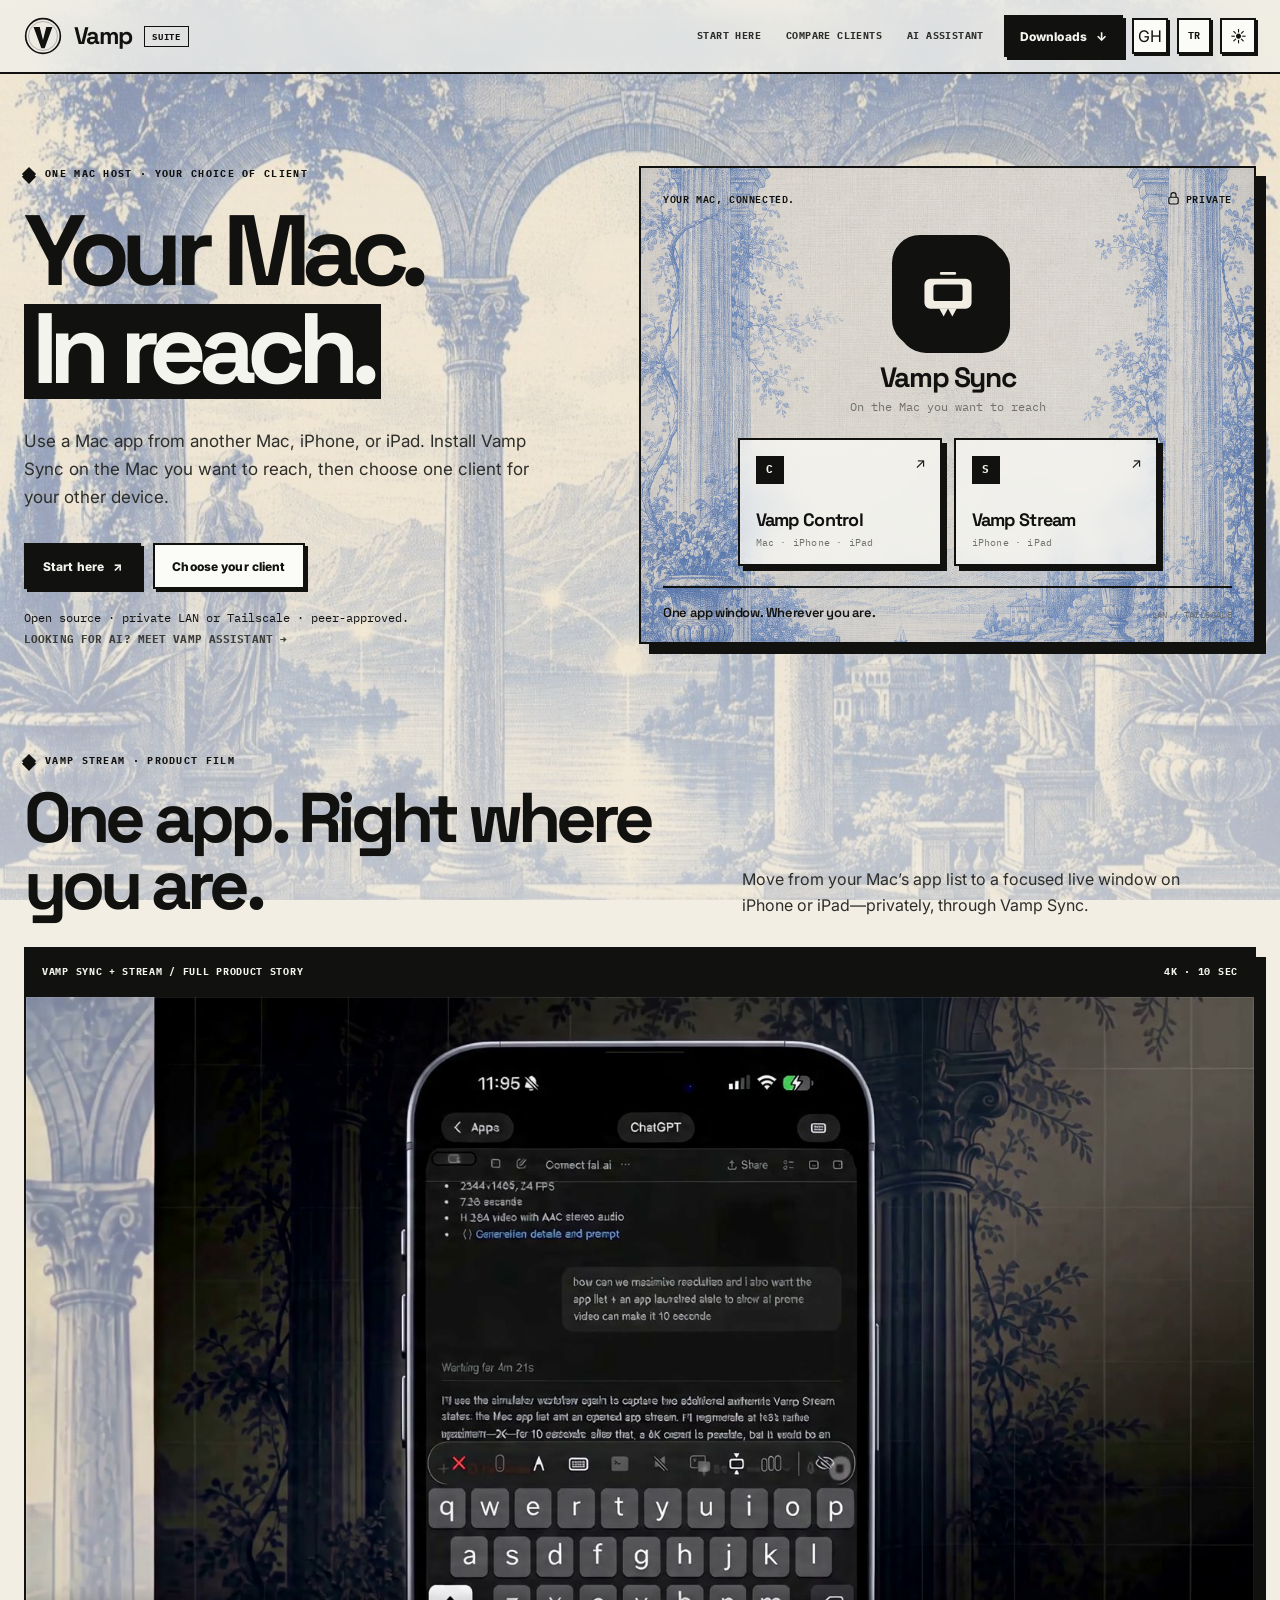
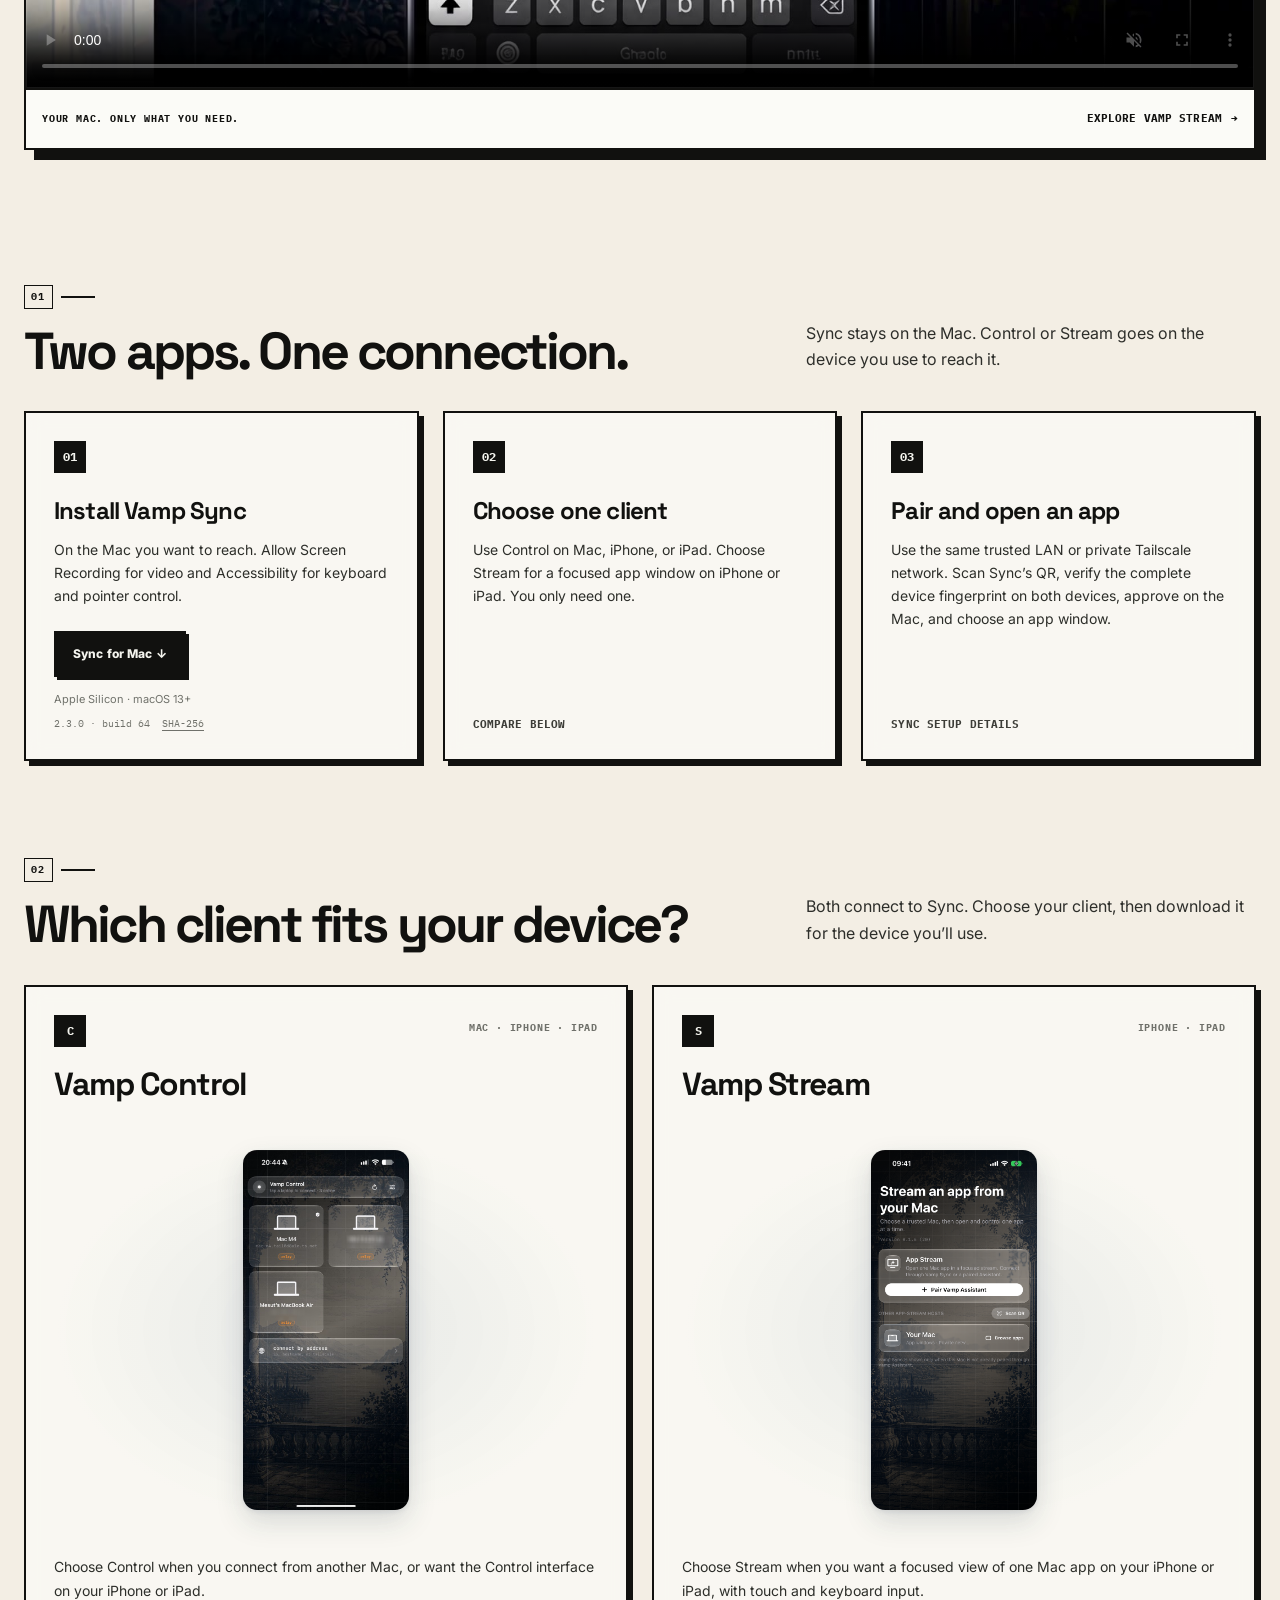
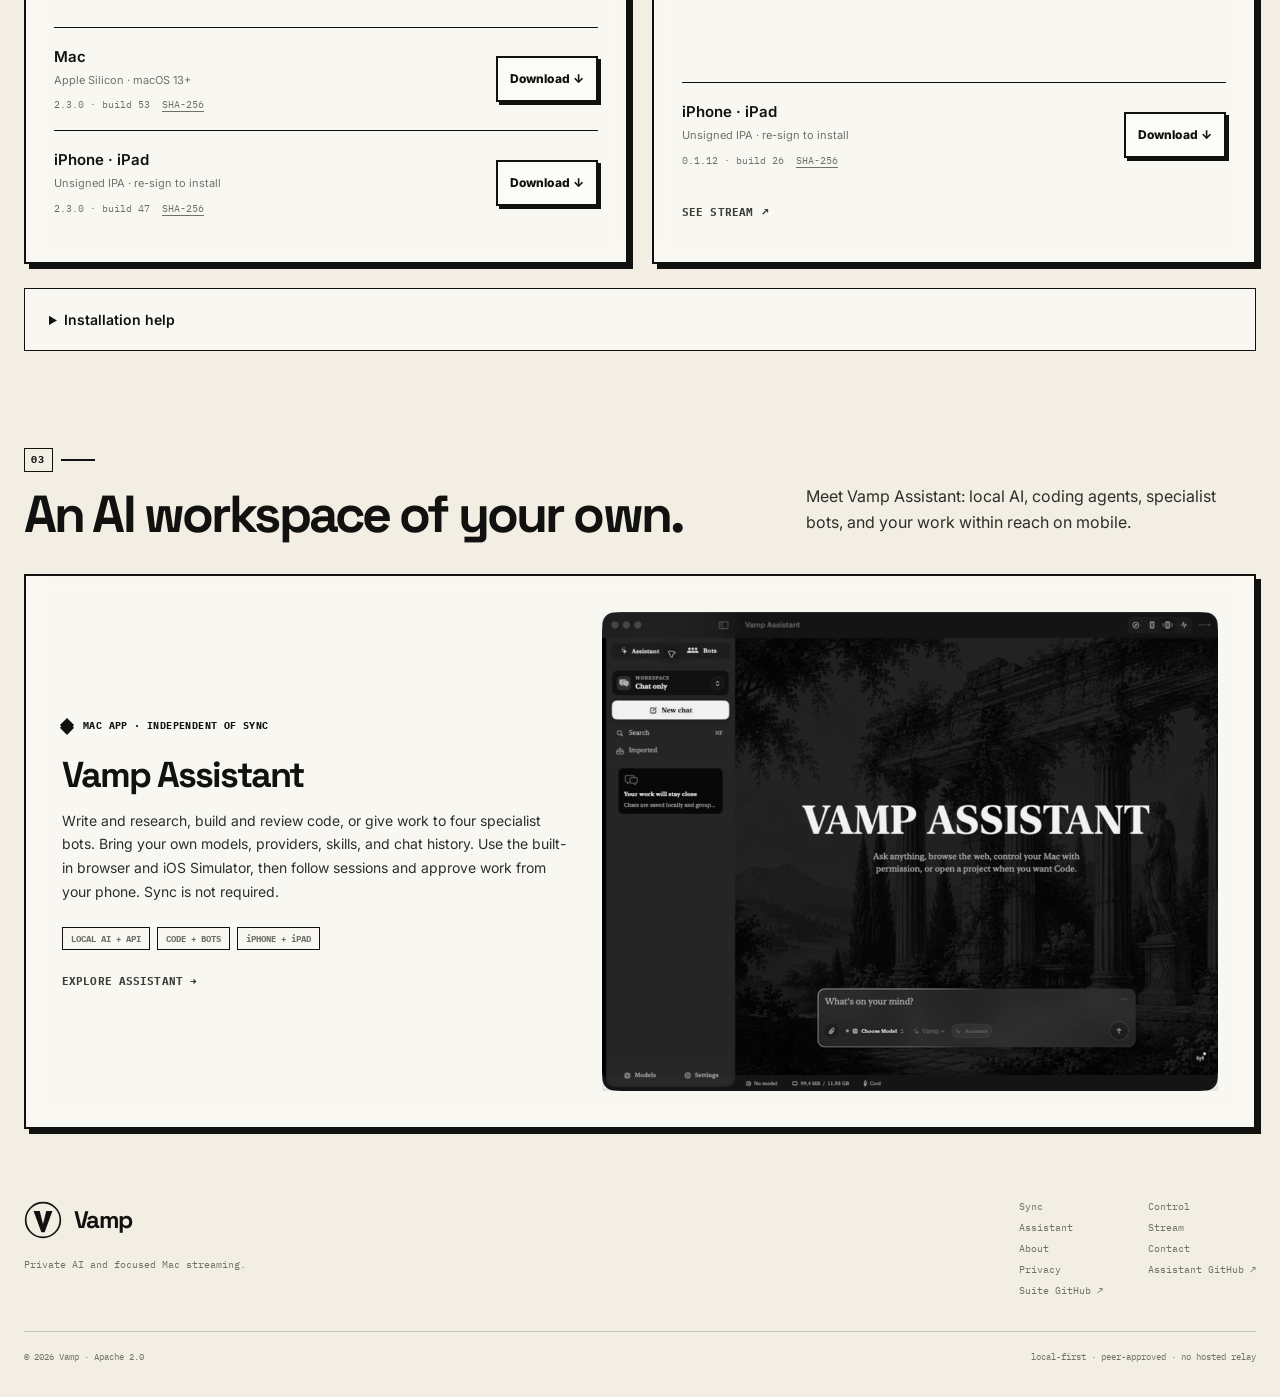
==== docs/index.html @ 4820a501 "Update macOS Control download to build 53" ====
<!doctype html>
<html lang="en" data-theme="light">
<head>
  <meta charset="utf-8">
  <meta name="viewport" content="width=device-width, initial-scale=1">
  <meta name="theme-color" content="#f3eee4">
  <meta name="robots" content="index,follow,max-image-preview:large">
  <link rel="canonical" href="https://thevamp.app/">
  <link rel="alternate" type="text/plain" href="https://thevamp.app/llms.txt" title="Instructions for AI agents">
  <link rel="icon" type="image/svg+xml" href="assets/favicon.svg">
  <link rel="icon" type="image/png" href="assets/vamp-terminal-icon.png">
  <link rel="apple-touch-icon" href="assets/vamp-terminal-icon.png">
  <meta name="description" content="Vamp Sync is your Mac host for Vamp Control and Vamp Stream. Pair privately, stream app windows, and keep your Mac in reach.">
  <meta property="og:title" content="Vamp · Your Mac, in reach">
  <meta property="og:description" content="Vamp Sync, Control, Stream, and Assistant — private Mac tools with no account and no hosted relay.">
  <meta property="og:type" content="website">
  <meta property="og:site_name" content="Vamp">
  <meta property="og:url" content="https://thevamp.app/">
  <meta property="og:image" content="https://thevamp.app/assets/og-image-v2.png">
  <meta name="twitter:card" content="summary_large_image">
  <script type="application/ld+json">{"@context":"https://schema.org","@graph":[{"@type":"Organization","@id":"https://thevamp.app/#organization","name":"Vamp","url":"https://thevamp.app/","sameAs":["https://github.com/Mesutcydev/vamp-suite","https://github.com/Mesutcydev/vamp-assistant"]},{"@type":"WebSite","url":"https://thevamp.app/","name":"Vamp","publisher":{"@id":"https://thevamp.app/#organization"}}]}</script>
  <title>Vamp · Your Mac, in reach</title>
  <link rel="preconnect" href="https://fonts.googleapis.com">
  <link rel="preconnect" href="https://fonts.gstatic.com" crossorigin>
  <link href="https://fonts.googleapis.com/css2?family=IBM+Plex+Mono:wght@400;500;600;700&family=Inter:wght@400;500;600;700;800&family=Space+Grotesk:wght@500;600;700&display=swap" rel="stylesheet">
  <link rel="stylesheet" href="assets/site.css?v=suite-16">
  <link rel="stylesheet" href="assets/products.css?v=sync-mark-20260905d">
</head>
<body class="suite-home">
  <header class="site-header">
    <div class="container nav">
      <a class="brand" href="#top" aria-label="Vamp home"><span class="brand-mark" aria-hidden="true"><svg viewBox="0 0 32 32" focusable="false"><circle cx="16" cy="16" r="14.6" fill="none" stroke="currentColor" stroke-width="1.4"/><circle cx="16" cy="16" r="12.2" fill="none" stroke="currentColor" stroke-width=".55" opacity=".4"/><path fill="currentColor" d="M8.05 8.4h5.2L16 19.4l2.75-11h5.2L17.4 26.3h-2.8L8.05 8.4z"/></svg></span><span class="brand-word">Vamp</span><span class="brand-tag">suite</span></a>
      <nav class="nav-links" aria-label="Primary navigation"><a class="text-button" href="#setup"><span data-i18n="ux.start">Start here</span></a><a class="text-button" href="#families"><span data-i18n="ux.compare">Compare clients</span></a><a class="text-button" href="#assistant"><span data-i18n="ai.homeNav">AI Assistant</span></a></nav>
      <div class="nav-actions"><a class="primary-button" href="#download"><span data-i18n="ux.downloads">Downloads</span><span aria-hidden="true">↓</span></a><a class="icon-button" href="https://github.com/Mesutcydev/vamp-suite" target="_blank" rel="noreferrer" aria-label="Open GitHub">GH</a><button class="icon-button language-button" id="language-toggle" type="button" aria-label="Türkçe'ye geç"><span id="language-code">TR</span></button><button class="icon-button" id="theme-toggle" type="button" aria-label="Switch color theme"><span id="theme-icon">☾</span></button><button class="menu-button" id="menu-toggle" type="button" aria-expanded="false" aria-controls="mobile-menu" aria-label="Open navigation menu">☰</button></div>
    </div>
    <nav class="container mobile-menu" id="mobile-menu" data-open="false" hidden aria-label="Mobile navigation"><a class="text-button" href="#setup"><span data-i18n="ux.start">Start here</span></a><a class="text-button" href="#families"><span data-i18n="ux.compare">Compare clients</span></a><a class="text-button" href="#download"><span data-i18n="ux.downloads">Downloads</span></a><a class="text-button" href="#assistant"><span data-i18n="ai.homeNav">AI Assistant</span></a></nav>
  </header>

  <main id="top"><section class="container product-hero" aria-labelledby="hero-title">
      <div class="product-hero-copy"><div class="eyebrow" data-i18n="home.eyebrow">One Mac host · Your choice of client</div><h1 id="hero-title"><span data-i18n="home.title1">Your Mac.</span><br><span class="marked" data-i18n="home.title2">In reach.</span></h1><p class="product-hero-sub" data-i18n="ux.hero">Use a Mac app from another Mac, iPhone, or iPad. Install Vamp Sync on the Mac you want to reach, then choose one client for your other device.</p><div class="hero-actions"><a class="primary-button" href="#setup"><span data-i18n="ux.start">Start here</span><span aria-hidden="true">↗</span></a><a class="secondary-button" href="#families"><span data-i18n="home.clientsCta">Choose your client</span></a></div><p class="product-hero-note" data-i18n="home.note">Open source · private LAN or Tailscale · peer-approved.</p><a href="#assistant" class="text-button"><span data-i18n="ai.heroAI">Looking for AI? Meet Vamp Assistant →</span></a></div>
      <figure id="sync-preview" class="product-visual product-visual--sync" aria-label="Vamp Sync connects your Mac to Control or Stream">
        <div class="sync-scene-heading"><span data-i18n="sync.sceneHeading">Your Mac, connected.</span><span class="sync-private"><svg viewBox="0 0 20 20" fill="none" stroke="currentColor" stroke-width="1.4" aria-hidden="true"><rect x="4.5" y="8.5" width="11" height="8" rx="2"/><path d="M7 8.5V6a3 3 0 0 1 6 0v2.5"/></svg><span data-i18n="sync.scenePrivate">Private</span></span></div>
        <div class="sync-diagram">
          <div class="sync-host"><div class="sync-mark-tile" aria-hidden="true"><svg viewBox="0 0 64 64" fill="currentColor"><rect x="23" y="11" width="18" height="3.2" rx="1.6"/><path fill-rule="evenodd" d="M12.5 18.5h39A6.5 6.5 0 0 1 58 25v20a6.5 6.5 0 0 1-6.5 6.5h-39A6.5 6.5 0 0 1 6 45V25a6.5 6.5 0 0 1 6.5-6.5zm5.8 6.4h27.4a2.4 2.4 0 0 1 2.4 2.4v13.4a2.4 2.4 0 0 1-2.4 2.4H18.3a2.4 2.4 0 0 1-2.4-2.4V27.3a2.4 2.4 0 0 1 2.4-2.4z"/><path d="M22.4 51.2 27.2 60 32 51.2z"/><path d="M32 51.2 36.8 60 41.6 51.2z"/></svg></div><h2>Vamp Sync</h2><p data-i18n="sync.sceneHost">On the Mac you want to reach</p></div>
          <div class="sync-destinations"><a class="sync-destination" href="#control"><span class="sync-destination-index">C</span><strong>Vamp Control</strong><span>Mac · iPhone · iPad</span><span class="sync-destination-arrow" aria-hidden="true">↗</span></a><a class="sync-destination" href="stream/"><span class="sync-destination-index">S</span><strong>Vamp Stream</strong><span>iPhone · iPad</span><span class="sync-destination-arrow" aria-hidden="true">↗</span></a></div>
        </div>
        <figcaption class="sync-scene-caption"><span data-i18n="sync.sceneCaption">One app window. Wherever you are.</span><span>LAN / Tailscale</span></figcaption>
      </figure>
    </section>
    <section class="container promo-film-section" aria-labelledby="promo-film-title">
      <div class="promo-film-intro">
        <div>
          <div class="eyebrow" data-i18n="home.filmEyebrow">Vamp Stream · Product film</div>
          <h2 id="promo-film-title" data-i18n="home.filmTitle">One app. Right where you are.</h2>
        </div>
        <p data-i18n="home.filmCopy">Move from your Mac’s app list to a focused live window on iPhone or iPad—privately, through Vamp Sync.</p>
      </div>
      <figure class="promo-film-frame">
        <div class="promo-film-bar" aria-hidden="true">
          <span>Vamp Sync + Stream / Full product story</span>
          <span>4K · 10 sec</span>
        </div>
        <div class="promo-film-stage">
          <video data-autoplay playsinline muted loop autoplay controls preload="metadata" poster="assets/video/vamp-sync-stream-full-reference-poster.jpg" aria-label="Vamp Sync and Stream product film showing the Mac host, app list, and a launched app on iPhone">
            <source src="assets/video/vamp-sync-stream-full-reference-4k.mp4" type="video/mp4">
          </video>
        </div>
        <figcaption class="promo-film-caption"><span data-i18n="home.filmCaption">Your Mac. Only what you need.</span><a href="stream/" class="text-button"><span data-i18n="home.filmCta">Explore Vamp Stream</span> →</a></figcaption>
      </figure>
    </section>
    <section class="container product-section" id="setup"><span class="section-anchor" id="download" aria-hidden="true"></span><div class="product-section-head"><div><div class="section-kicker"><span class="number">01</span><span class="bar"></span></div><h2 class="section-title" data-i18n="ux.setup">Two apps. One connection.</h2></div><p class="section-lead" data-i18n="ux.setupLead">Sync stays on the Mac. Control or Stream goes on the device you use to reach it.</p></div><div class="flow-board"><article class="family-card flow-step" id="download-mini-host-dmg"><span class="card-number">01</span><h3 data-i18n="ux.step0">Install Vamp Sync</h3><p data-i18n="ux.step0Copy">On the Mac you want to reach. Allow Screen Recording for video and Accessibility for keyboard and pointer control.</p><div class="host-download"><a class="primary-button" data-release-link="vamp-mini-host-dmg" href="https://github.com/Mesutcydev/vamp-suite/releases/download/vamp-suite-2.3.0-build-66/VampSync-macOS-2.3.0-build-64-adhoc.dmg"><span data-i18n="ux.mini-host-dmgButton">Sync for Mac ↓</span></a><span class="platform-requirement">Apple Silicon · macOS 13+</span><div class="release-meta"><span data-release-version="vamp-mini-host-dmg">2.3.0 · build 64</span><a class="checksum-link" data-release-sha256="vamp-mini-host-dmg" href="https://github.com/Mesutcydev/vamp-suite/releases/download/vamp-suite-2.3.0-build-66/VampSync-macOS-2.3.0-build-64-adhoc.dmg.sha256">SHA-256</a></div></div></article>
        <article class="family-card flow-step"><span class="card-number">02</span><h3 data-i18n="ux.step1">Choose one client</h3><p data-i18n="ux.step1Copy">Use Control on Mac, iPhone, or iPad. Choose Stream for a focused app window on iPhone or iPad. You only need one.</p><a class="text-button" href="#families"><span data-i18n="ux.step1Cta">Compare below</span></a></article>
        <article class="family-card flow-step"><span class="card-number">03</span><h3 data-i18n="ux.step2">Pair and open an app</h3><p data-i18n="ux.step2Copy">Use the same trusted LAN or private Tailscale network. Scan Sync’s QR, verify the complete device fingerprint on both devices, approve on the Mac, and choose an app window.</p><a class="text-button" href="sync/"><span data-i18n="ux.step2Cta">Sync setup details</span></a></article></div></section>
    <section class="container product-section" id="families"><div class="product-section-head"><div><div class="section-kicker"><span class="number">02</span><span class="bar"></span></div><h2 class="section-title" data-i18n="ux.clients">Which client fits your device?</h2></div><p class="section-lead" data-i18n="ux.clientsLead">Both connect to Sync. Choose your client, then download it for the device you’ll use.</p></div><div class="family-grid family-grid--two"><article class="family-card client-card" id="control"><div class="card-topline"><span class="card-number">C</span><span class="card-tag">Mac · iPhone · iPad</span></div><h3>Vamp Control</h3><a class="client-preview" href="assets/previews/vamp-control-ios-remote.png" target="_blank" rel="noreferrer" aria-label="Open full Vamp Control preview"><img src="assets/previews/vamp-control-ios-remote.png" alt="Vamp Control on iPhone" loading="lazy" width="589" height="1280"></a><p data-i18n="ux.control">Choose Control when you connect from another Mac, or want the Control interface on your iPhone or iPad.</p><div class="client-downloads"><div class="client-download" id="download-control-macos"><div><strong>Mac</strong><span class="platform-requirement">Apple Silicon · macOS 13+</span><div class="release-meta"><span data-release-version="vamp-control-macos">2.3.0 · build 53</span><a class="checksum-link" data-release-sha256="vamp-control-macos" href="https://github.com/Mesutcydev/vamp-suite/releases/download/vamp-suite-2.3.0-build-67/VampControl-macOS-2.3.0-build-53-adhoc.zip.sha256">SHA-256</a></div></div><a class="secondary-button" data-release-link="vamp-control-macos" aria-label="Download Vamp Control for Mac" href="https://github.com/Mesutcydev/vamp-suite/releases/download/vamp-suite-2.3.0-build-67/VampControl-macOS-2.3.0-build-53-adhoc.zip"><span data-i18n="ux.downloadAction">Download ↓</span></a></div><div class="client-download" id="download-control-ios"><div><strong>iPhone · iPad</strong><span class="platform-requirement"><span data-i18n="ux.unsignedIPA">Unsigned IPA · re-sign to install</span></span><div class="release-meta"><span data-release-version="vamp-control-ios">2.3.0 · build 47</span><a class="checksum-link" data-release-sha256="vamp-control-ios" href="https://github.com/Mesutcydev/vamp-suite/releases/download/vamp-suite-2.3.0-build-55/VampControl-iOS-2.3.0-build-47-altstore-unsigned.ipa.sha256">SHA-256</a></div></div><a class="secondary-button" data-release-link="vamp-control-ios" aria-label="Download Vamp Control for iPhone · iPad" href="https://github.com/Mesutcydev/vamp-suite/releases/download/vamp-suite-2.3.0-build-55/VampControl-iOS-2.3.0-build-47-altstore-unsigned.ipa"><span data-i18n="ux.downloadAction">Download ↓</span></a></div></div></article>
        <article class="family-card client-card"><div class="card-topline"><span class="card-number">S</span><span class="card-tag">iPhone · iPad</span></div><h3>Vamp Stream</h3><a class="client-preview" href="assets/previews/stream-ios-pairing-full.png" target="_blank" rel="noreferrer" aria-label="Open full Vamp Stream preview"><img src="assets/previews/stream-ios-pairing-full.png" alt="Vamp Stream on iPhone" loading="lazy" width="1206" height="2622"></a><p data-i18n="ux.stream">Choose Stream when you want a focused view of one Mac app on your iPhone or iPad, with touch and keyboard input.</p><div class="client-downloads"><div class="client-download" id="download-stream-ios"><div><strong>iPhone · iPad</strong><span class="platform-requirement"><span data-i18n="ux.unsignedIPA">Unsigned IPA · re-sign to install</span></span><div class="release-meta"><span data-release-version="vamp-stream-ios">0.1.12 · build 26</span><a class="checksum-link" data-release-sha256="vamp-stream-ios" href="https://github.com/Mesutcydev/vamp-suite/releases/download/vamp-suite-2.3.0-build-66/VampStream-iOS-0.1.12-build-26-altstore-unsigned.ipa.sha256">SHA-256</a></div></div><a class="secondary-button" data-release-link="vamp-stream-ios" aria-label="Download Vamp Stream for iPhone · iPad" href="https://github.com/Mesutcydev/vamp-suite/releases/download/vamp-suite-2.3.0-build-66/VampStream-iOS-0.1.12-build-26-altstore-unsigned.ipa"><span data-i18n="ux.downloadAction">Download ↓</span></a></div><a class="text-button client-detail-link" href="stream/"><span data-i18n="ux.streamPreview">See Stream</span> ↗</a></div></article></div><details class="install-notes"><summary data-i18n="ux.installNotes">Installation help</summary><p data-i18n="ux.install">Mac downloads are direct builds and may need “Open Anyway” in System Settings on first launch. iOS downloads need AltStore-style re-signing with your own Apple ID.</p><div class="card-actions"><a class="text-button" href="https://github.com/Mesutcydev/vamp-suite/blob/main/docs/INSTALL.md"><span data-i18n="ux.installGuide">Mac install guide ↗</span></a><a class="text-button" href="https://github.com/Mesutcydev/vamp-suite/blob/main/docs/IOS_SIDELOAD.md"><span data-i18n="ux.iosGuide">iOS install guide ↗</span></a></div></details></section>
    <section class="container product-section" id="assistant"><div class="product-section-head"><div><div class="section-kicker"><span class="number">03</span><span class="bar"></span></div><h2 class="section-title" data-i18n="ai.homeTitle">An AI workspace of your own.</h2></div><p class="section-lead" data-i18n="ai.homeLead">Meet Vamp Assistant: local AI, coding agents, specialist bots, and your work within reach on mobile.</p></div><article class="family-card optional-assistant"><div><div class="eyebrow"><span data-i18n="ai.independent">Mac app · independent of Sync</span></div><h3>Vamp Assistant</h3><p data-i18n="ai.homeCopy">Write and research, build and review code, or give work to four specialist bots. Bring your own models, providers, skills, and chat history. Use the built-in browser and iOS Simulator, then follow sessions and approve work from your phone. Sync is not required.</p><div class="card-meta"><span>LOCAL AI + API</span><span>CODE + BOTS</span><span>iPHONE + iPAD</span></div><a class="text-button" href="assistant/"><span data-i18n="ux.assistantMore">Explore Assistant →</span></a></div><a class="family-preview assistant-desktop-preview" href="assets/assistant/app.png" target="_blank" rel="noreferrer" aria-label="Open full Assistant Mac preview"><img src="assets/assistant/app.png" alt="Vamp Assistant Mac workspace with chats, models, and agent controls" loading="lazy" width="989" height="768"></a></article></section></main>

  <footer class="container site-footer"><div class="footer-top"><div class="footer-brand"><a class="brand" href="#top" aria-label="Vamp home"><span class="brand-mark" aria-hidden="true"><svg viewBox="0 0 32 32"><circle cx="16" cy="16" r="14.6" fill="none" stroke="currentColor" stroke-width="1.4"/><path fill="currentColor" d="M8.05 8.4h5.2L16 19.4l2.75-11h5.2L17.4 26.3h-2.8L8.05 8.4z"/></svg></span><span class="brand-word">Vamp</span></a><p data-i18n="footer.familyCopy">Private AI and focused Mac streaming.</p></div><div class="footer-links"><a href="sync/">Sync</a><a href="#control">Control</a><a href="assistant/">Assistant</a><a href="stream/">Stream</a><a href="about/">About</a><a href="contact/">Contact</a><a href="privacy/">Privacy</a><a href="https://github.com/Mesutcydev/vamp-assistant" target="_blank" rel="noreferrer">Assistant GitHub ↗</a><a href="https://github.com/Mesutcydev/vamp-suite" target="_blank" rel="noreferrer">Suite GitHub ↗</a></div></div><div class="footer-bottom"><span>© <span id="year"></span> Vamp · Apache 2.0</span><span data-i18n="footer.meta">local-first · peer-approved · no hosted relay</span></div></footer>
  <script src="assets/site.js?v=promo-film-20260904" defer></script>
</body>
</html>
---- docs/assets/site.css ----
:root {
  color-scheme: light;
  --bg: #e8e8e2;
  --bg-deep: #191917;
  --surface: rgba(250, 250, 245, .91);
  --surface-2: rgba(231, 231, 224, .94);
  --surface-3: #cecec5;
  --ink: #1a1a18;
  --text: #4d4d48;
  --muted: #77776f;
  --line: rgba(26, 26, 24, .17);
  --line-strong: rgba(26, 26, 24, .4);
  --accent: #1a1a18;
  --accent-strong: #3f3f3a;
  --accent-soft: rgba(26, 26, 24, .12);
  --mint: #747b68;
  --mint-soft: rgba(116, 123, 104, .13);
  --yellow: #a77b24;
  --shadow: 0 30px 90px rgba(20, 20, 18, .2);
  --page-glow: linear-gradient(180deg, #f6f6f0 0%, #e7e7e0 58%, #d0d0c7 100%);
}

html[data-theme="dark"] {
  color-scheme: dark;
  --bg: #1b1b19;
  --bg-deep: #090909;
  --surface: rgba(30, 30, 28, .92);
  --surface-2: rgba(40, 40, 37, .94);
  --surface-3: #363632;
  --ink: #f5f5ef;
  --text: #c8c8c0;
  --muted: #96968c;
  --line: rgba(245, 245, 239, .15);
  --line-strong: rgba(245, 245, 239, .32);
  --accent: #f5f5ef;
  --accent-strong: #d2d2ca;
  --accent-soft: rgba(245, 245, 239, .12);
  --mint: #a8aa9b;
  --mint-soft: rgba(168, 170, 155, .13);
  --yellow: #d5b45e;
  --shadow: 0 30px 90px rgba(0, 0, 0, .38);
  --page-glow: linear-gradient(180deg, #2b2b27 0%, #1b1b19 58%, #0e0e0d 100%);
}

* { box-sizing: border-box; margin: 0; padding: 0; }
html { scroll-behavior: smooth; -webkit-text-size-adjust: 100%; text-size-adjust: 100%; }
body {
  position: relative;
  min-height: 100vh;
  overflow-x: hidden;
  isolation: isolate;
  color: var(--text);
  background: var(--page-glow);
  font-family: "DM Sans", -apple-system, BlinkMacSystemFont, "Segoe UI", sans-serif;
  -webkit-font-smoothing: antialiased;
  transition: background .25s ease, color .25s ease;
}
body::before {
  content: "";
  position: fixed;
  inset: 0;
  pointer-events: none;
  z-index: 0;
  opacity: .12;
  background-image: url("vamp-garden-engraving.jpg");
  background-size: cover;
  background-position: center top;
  background-repeat: no-repeat;
  mix-blend-mode: multiply;
  filter: grayscale(1) contrast(1.12);
}
body::after {
  content: "";
  position: fixed;
  inset: 0;
  pointer-events: none;
  z-index: 0;
  background: linear-gradient(180deg, rgba(250, 250, 245, .54), rgba(232, 232, 225, .72) 58%, rgba(207, 207, 198, .9));
}
html[data-theme="dark"] body::before { opacity: .07; mix-blend-mode: screen; filter: grayscale(1) brightness(.54) contrast(1.08); }
html[data-theme="dark"] body::after { background: linear-gradient(180deg, rgba(35, 35, 32, .72), rgba(24, 24, 22, .86) 58%, rgba(9, 9, 9, .97)); }
body > * { position: relative; z-index: 1; }
::selection { background: var(--accent); color: #fff; }
a { color: inherit; text-decoration: none; }
button { font: inherit; }
a, button { -webkit-tap-highlight-color: transparent; }
:focus-visible { outline: 3px solid var(--mint); outline-offset: 4px; }
.container { width: min(1180px, calc(100% - 64px)); margin: 0 auto; }
.mono { font-family: "JetBrains Mono", monospace; }
.eyebrow {
  display: inline-flex;
  align-items: center;
  gap: 9px;
  color: var(--mint);
  font: 600 11px/1.3 "JetBrains Mono", monospace;
  letter-spacing: .13em;
  text-transform: uppercase;
}
.eyebrow::before {
  content: "";
  width: 7px;
  height: 7px;
  flex: 0 0 auto;
  border-radius: 50%;
  background: var(--mint);
  box-shadow: 0 0 0 5px var(--mint-soft), 0 0 18px var(--mint);
}
.section-kicker {
  display: inline-flex;
  align-items: center;
  gap: 10px;
  margin-bottom: 15px;
  color: var(--accent-strong);
  font: 600 11px/1.3 "JetBrains Mono", monospace;
  letter-spacing: .13em;
  text-transform: uppercase;
}
.section-kicker .number { color: var(--muted); }
.section-kicker .bar { width: 28px; height: 1px; background: var(--accent); opacity: .7; }
.section-title {
  max-width: 760px;
  color: var(--ink);
  font: 600 clamp(34px, 5vw, 60px)/1.04 "Space Grotesk", sans-serif;
  letter-spacing: -.045em;
  text-wrap: balance;
}
.section-title .accent { color: var(--accent); }
.section-lead { max-width: 660px; margin-top: 17px; color: var(--text); font-size: 17px; line-height: 1.7; }

/* Navigation */
.site-header {
  position: sticky;
  top: 0;
  z-index: 30;
  border-bottom: 1px solid var(--line);
  background: color-mix(in srgb, var(--bg) 84%, transparent);
  backdrop-filter: blur(18px);
  -webkit-backdrop-filter: blur(18px);
}
.nav {
  display: flex;
  align-items: center;
  justify-content: space-between;
  gap: 20px;
  min-height: 72px;
}
.brand { display: inline-flex; align-items: center; gap: 11px; color: var(--ink); }
.brand-mark {
  display: grid;
  width: 38px;
  height: 38px;
  place-items: center;
  border: 0;
  border-radius: 50%;
  color: var(--ink);
  background: transparent;
  box-shadow: none;
}
.brand-mark svg { display: block; width: 38px; height: 38px; }
.brand-word { font: 700 22px/1 "Space Grotesk", sans-serif; letter-spacing: -.04em; }
.brand-tag {
  padding: 5px 8px;
  border: 1px solid var(--line-strong);
  border-radius: 999px;
  color: var(--muted);
  font: 600 9px/1 "JetBrains Mono", monospace;
  letter-spacing: .14em;
  text-transform: uppercase;
}
.nav-links { display: flex; align-items: center; gap: 25px; margin-left: auto; }
.nav-links a { color: var(--muted); font-size: 14px; transition: color .18s ease; }
.nav-links a:hover { color: var(--ink); }
.nav-actions { display: flex; align-items: center; gap: 8px; }
.icon-button, .menu-button {
  display: inline-grid;
  width: 38px;
  height: 38px;
  place-items: center;
  border: 1px solid var(--line-strong);
  border-radius: 10px;
  color: var(--ink);
  background: var(--surface);
  cursor: pointer;
  transition: border-color .18s ease, transform .18s ease, background .18s ease;
}
.icon-button:hover, .menu-button:hover { border-color: var(--accent); background: var(--surface-2); transform: translateY(-1px); }
.language-button { width: auto; padding: 0 11px; font: 600 11px/1 "JetBrains Mono", monospace; }
.menu-button { display: none; }
.primary-button, .secondary-button, .text-button {
  display: inline-flex;
  align-items: center;
  justify-content: center;
  gap: 9px;
  min-height: 44px;
  border-radius: 10px;
  cursor: pointer;
  font-size: 14px;
  font-weight: 600;
  transition: transform .18s ease, background .18s ease, border-color .18s ease, color .18s ease;
}
.primary-button {
  padding: 0 18px;
  border: 1px solid transparent;
  color: #fff;
  background: var(--accent);
  box-shadow: 0 12px 26px rgba(0, 0, 0, .16);
}
.primary-button:hover { color: #fff; background: var(--accent-strong); transform: translateY(-2px); }
.secondary-button {
  padding: 0 18px;
  border: 1px solid var(--line-strong);
  color: var(--ink);
  background: var(--surface);
}
.secondary-button:hover { border-color: var(--mint); background: var(--surface-2); transform: translateY(-2px); }
.text-button { min-height: auto; padding: 0; border: 0; color: var(--accent-strong); background: transparent; }
.text-button:hover { color: var(--ink); }
.mobile-menu {
  display: none;
  padding: 0 0 16px;
  border-top: 1px solid var(--line);
}
.mobile-menu[data-open="true"] { display: grid; gap: 2px; }
.mobile-menu a { padding: 11px 4px; color: var(--text); font-size: 15px; }

/* Hero */
.hero {
  position: relative;
  display: block;
  min-height: 640px;
  padding: 72px 0 56px;
  overflow: visible;
}
.hero-copy {
  position: relative;
  z-index: 2;
  max-width: 34rem;
}
.hero h1 {
  max-width: 640px;
  margin-top: 22px;
  color: var(--ink);
  font: 600 clamp(56px, 7.2vw, 92px)/.94 "Space Grotesk", sans-serif;
  letter-spacing: -.075em;
  text-wrap: balance;
}
.hero h1 .accent { color: var(--accent); }
.hero-sub { max-width: 590px; margin-top: 25px; color: var(--text); font-size: 18px; line-height: 1.65; }
.hero-actions { display: flex; align-items: center; gap: 12px; flex-wrap: wrap; margin-top: 31px; }
.hero-note { display: flex; align-items: center; gap: 8px; margin-top: 17px; color: var(--muted); font-size: 12px; }
.hero-note strong { color: var(--mint); font-weight: 600; }
.hero-visual {
  position: absolute;
  z-index: 1;
  top: 0;
  right: calc((100% - 100vw) / 2 + 6vw);
  width: min(64vw, 880px);
  height: 100%;
  min-height: 560px;
  margin: 0;
  overflow: visible;
  pointer-events: none;
}
.hero-statue {
  position: absolute;
  inset: 0;
  width: 100%;
  height: 100%;
  object-fit: contain;
  object-position: 58% center;
  filter: grayscale(1) contrast(1.08);
  mix-blend-mode: multiply;
  opacity: .92;
  -webkit-mask-image:
    linear-gradient(90deg, transparent 0%, rgba(0,0,0,.4) 8%, #000 28%, #000 100%),
    linear-gradient(180deg, transparent 0%, #000 8%, #000 82%, transparent 100%);
  -webkit-mask-composite: source-in;
  mask-image:
    linear-gradient(90deg, transparent 0%, rgba(0,0,0,.4) 8%, #000 28%, #000 100%),
    linear-gradient(180deg, transparent 0%, #000 8%, #000 82%, transparent 100%);
  mask-composite: intersect;
}
html[data-theme="dark"] .hero-statue {
  mix-blend-mode: screen;
  filter: grayscale(1) contrast(1.16) brightness(1.06);
  opacity: .72;
}
.visual-glow { position: absolute; inset: 10% -8% -14%; border-radius: 50%; background: radial-gradient(circle, rgba(17, 17, 15, .16), transparent 68%); filter: blur(25px); pointer-events: none; }
.product-window {
  position: relative;
  z-index: 1;
  overflow: hidden;
  border: 1px solid var(--line-strong);
  border-radius: 20px;
  background: var(--bg-deep);
  box-shadow: var(--shadow);
  transform: rotate(1.1deg);
  transition: transform .22s cubic-bezier(.23, 1, .32, 1), border-color .16s ease;
}
.product-window:hover { border-color: rgba(135, 232, 202, .38); transform: rotate(0deg) translateY(-3px); }
.window-top {
  display: flex;
  align-items: center;
  justify-content: space-between;
  gap: 14px;
  height: 48px;
  padding: 0 17px;
  border-bottom: 1px solid var(--line);
  color: var(--muted);
  background: rgba(255,255,255,.025);
  font: 11px/1 "JetBrains Mono", monospace;
}
.window-dots { display: flex; gap: 6px; }
.window-dots i { width: 8px; height: 8px; border-radius: 50%; background: var(--line-strong); }
.window-dots i:first-child { background: #383834; }
.window-dots i:nth-child(2) { background: #77776f; }
.window-dots i:nth-child(3) { background: #b0b0a7; }
.window-status { display: inline-flex; align-items: center; gap: 7px; color: var(--mint); }
.window-status::before { content: ""; width: 6px; height: 6px; border-radius: 50%; background: var(--mint); box-shadow: 0 0 10px var(--mint); }
.product-window img { display: block; width: 100%; height: auto; aspect-ratio: 1.49; object-fit: cover; }
.connection-card {
  position: absolute;
  right: -34px;
  bottom: 23px;
  z-index: 2;
  width: 210px;
  padding: 15px;
  border: 1px solid rgba(135, 232, 202, .3);
  border-radius: 14px;
  color: var(--text);
  background: color-mix(in srgb, var(--surface) 88%, transparent);
  box-shadow: 0 18px 40px rgba(0,0,0,.28);
  backdrop-filter: blur(16px);
  -webkit-backdrop-filter: blur(16px);
}
.connection-label { color: var(--mint); font: 600 10px/1.2 "JetBrains Mono", monospace; letter-spacing: .12em; text-transform: uppercase; }
.connection-host { display: flex; align-items: center; justify-content: space-between; gap: 9px; margin-top: 11px; color: var(--ink); font-size: 13px; font-weight: 600; }
.connection-host span:last-child { color: var(--mint); font: 600 10px/1 "JetBrains Mono", monospace; }
.connection-line { height: 1px; margin: 12px 0; background: var(--line); }
.connection-meta { display: flex; justify-content: space-between; gap: 8px; color: var(--muted); font-size: 11px; }
.connection-meta strong { color: var(--ink); font-weight: 500; }
.hero-rail {
  display: grid;
  grid-template-columns: repeat(4, 1fr);
  gap: 1px;
  margin-top: 34px;
  border: 1px solid var(--line);
  border-radius: 14px;
  overflow: hidden;
  background: var(--line);
}
.rail-item { min-height: 74px; padding: 16px; background: var(--surface); }
.rail-value { color: var(--ink); font: 600 20px/1 "Space Grotesk", sans-serif; letter-spacing: -.04em; }
.rail-label { margin-top: 7px; color: var(--muted); font-size: 11px; }

/* Shared sections */
.section { padding: 105px 0 0; }
.section-head { display: flex; align-items: end; justify-content: space-between; gap: 40px; margin-bottom: 38px; }
.section-head .section-lead { max-width: 430px; margin: 0; }
.surface-card {
  border: 1px solid var(--line);
  border-radius: 18px;
  background: linear-gradient(145deg, color-mix(in srgb, var(--surface) 96%, transparent), color-mix(in srgb, var(--surface-2) 74%, transparent));
}

/* Setup chooser */
.chooser {
  display: grid;
  grid-template-columns: 255px minmax(0, 1fr);
  gap: 1px;
  overflow: hidden;
  border: 1px solid var(--line);
  border-radius: 18px;
  background: var(--line);
}
.chooser-tabs { display: grid; align-content: start; gap: 5px; padding: 12px; background: var(--surface); }
.chooser-tab {
  display: grid;
  gap: 4px;
  width: 100%;
  padding: 15px 14px;
  border: 1px solid transparent;
  border-radius: 12px;
  color: var(--muted);
  background: transparent;
  text-align: left;
  cursor: pointer;
  transition: color .18s ease, background .18s ease, border-color .18s ease;
}
.chooser-tab:hover { color: var(--ink); background: var(--surface-2); }
.chooser-tab[aria-selected="true"] { border-color: var(--line-strong); color: var(--ink); background: var(--accent-soft); }
.chooser-tab strong { font: 600 14px/1.2 "Space Grotesk", sans-serif; }
.chooser-tab span { font-size: 12px; line-height: 1.4; }
.chooser-panel { min-width: 0; padding: clamp(24px, 4vw, 40px); background: var(--surface-2); }
.setup-panel { display: none; }
.setup-panel[data-active="true"] { display: block; }
.setup-panel-head { display: flex; align-items: start; justify-content: space-between; gap: 18px; }
.setup-panel h3 { color: var(--ink); font: 600 clamp(25px, 3vw, 35px)/1.1 "Space Grotesk", sans-serif; letter-spacing: -.045em; }
.setup-panel p { max-width: 610px; margin-top: 10px; font-size: 15px; line-height: 1.65; }
.setup-badge { flex: 0 0 auto; padding: 7px 9px; border-radius: 999px; color: var(--mint); background: var(--mint-soft); font: 600 10px/1 "JetBrains Mono", monospace; text-transform: uppercase; letter-spacing: .08em; }
.setup-products { display: grid; grid-template-columns: repeat(2, minmax(0, 1fr)); gap: 12px; margin-top: 24px; }
.kits { grid-template-columns: repeat(3, minmax(0, 1fr)); margin: 0 0 18px; }
.kits .surface-card { padding: 16px 18px; }
.kits p { margin: 8px 0 0; color: var(--muted); font-size: 13px; line-height: 1.45; }
.mini-product {
  display: flex;
  flex-direction: column;
  min-height: 185px;
  padding: 17px;
  border: 1px solid var(--line);
  border-radius: 14px;
  background: var(--surface);
}
.mini-product-top { display: flex; align-items: start; justify-content: space-between; gap: 12px; }
.mini-icon {
  display: grid;
  width: 36px;
  height: 36px;
  place-items: center;
  overflow: hidden;
  border-radius: 10px;
  color: #fff;
  background: var(--accent);
  box-shadow: 0 6px 15px rgba(0, 0, 0, .16);
  font: 700 14px/1 "JetBrains Mono", monospace;
}
.mini-icon img { display: block; width: 100%; height: 100%; object-fit: cover; }
.mini-product:nth-child(2) .mini-icon { background: linear-gradient(145deg, #237c77, #1a5257); }
.mini-product h4 { margin-top: 15px; color: var(--ink); font: 600 17px/1.15 "Space Grotesk", sans-serif; letter-spacing: -.025em; }
.mini-product p { margin-top: 7px; color: var(--muted); font-size: 12px; line-height: 1.55; }
.mini-product .text-button { margin-top: auto; padding-top: 16px; font-size: 12px; justify-content: start; }
.setup-footnote { display: flex; align-items: center; gap: 9px; margin-top: 21px; color: var(--muted); font-size: 12px; }
.setup-footnote strong { color: var(--ink); font-weight: 600; }

/* Apps */
.apps-grid { display: grid; grid-template-columns: repeat(3, minmax(0, 1fr)); gap: 14px; }
.app-card { display: flex; flex-direction: column; min-height: 275px; padding: 21px; }
.app-card:hover { border-color: var(--line-strong); }
.app-card[data-platform="mobile"] { background: linear-gradient(145deg, color-mix(in srgb, var(--surface) 96%, transparent), rgba(17, 65, 64, .5)); }
.app-card[data-platform="linux"] { background: linear-gradient(145deg, color-mix(in srgb, var(--surface) 96%, transparent), rgba(60, 47, 34, .45)); }
.app-card-top { display: flex; align-items: start; justify-content: space-between; gap: 12px; }
.app-icon { display: grid; width: 42px; height: 42px; place-items: center; overflow: hidden; border: 1px solid var(--line-strong); border-radius: 12px; color: transparent; background: var(--surface-2); box-shadow: 0 8px 18px rgba(0, 0, 0, .16); font: 700 13px/1 "JetBrains Mono", monospace; }
.app-icon img { display: block; width: 100%; height: 100%; object-fit: cover; }
.app-card[data-platform="mobile"] .app-icon { background: #237c77; }
.app-card[data-platform="linux"] .app-icon { background: #806044; }
.app-platform { padding-top: 4px; color: var(--muted); font: 600 10px/1.2 "JetBrains Mono", monospace; letter-spacing: .08em; text-transform: uppercase; text-align: right; }
.app-card-visual { position: relative; display: flex; align-items: center; justify-content: center; height: 76px; margin-top: 16px; overflow: hidden; border: 1px solid var(--line); border-radius: 12px; background: #0b1012; }
.app-card-visual::after { position: absolute; inset: 0; pointer-events: none; content: ""; background: linear-gradient(180deg, transparent 35%, rgba(5, 9, 10, .26)); }
.app-card-visual img { display: block; width: 100%; height: 100%; object-fit: cover; object-position: center 28%; }
.app-card-visual.is-simulator img { width: 100%; max-width: none; object-fit: cover; object-position: center 30%; }
.app-card h3 { margin-top: 15px; color: var(--ink); font: 600 21px/1.12 "Space Grotesk", sans-serif; letter-spacing: -.035em; }
.app-card p { margin-top: 9px; color: var(--text); font-size: 13px; line-height: 1.6; }
.app-meta { display: flex; align-items: center; gap: 7px; flex-wrap: wrap; margin-top: 15px; }
.chip { padding: 6px 8px; border: 1px solid var(--line); border-radius: 999px; color: var(--muted); font-size: 10px; }
.app-footer { display: flex; align-items: end; justify-content: space-between; gap: 14px; margin-top: auto; padding-top: 22px; }
.app-footer .primary-button { min-height: 38px; padding: 0 13px; font-size: 12px; }
.version { color: var(--muted); font: 10px/1.4 "JetBrains Mono", monospace; text-align: right; }
.release-note { margin-top: 18px; color: var(--muted); font-size: 12px; }
.release-note a { color: var(--accent-strong); text-decoration: underline; text-underline-offset: 3px; }

/* Pairing */
.pairing-grid { display: grid; grid-template-columns: .8fr 1.2fr; gap: 14px; }
.pairing-intro { padding: clamp(25px, 4vw, 42px); }
.pairing-intro .section-title { font-size: clamp(31px, 4.5vw, 52px); }
.pairing-intro p { margin-top: 18px; font-size: 15px; line-height: 1.7; }
.pairing-note { display: flex; gap: 10px; margin-top: 28px; padding-top: 20px; border-top: 1px solid var(--line); color: var(--muted); font-size: 12px; line-height: 1.55; }
.pairing-note strong { color: var(--ink); font-weight: 600; }
.steps { display: grid; grid-template-columns: repeat(3, 1fr); gap: 1px; overflow: hidden; border: 1px solid var(--line); border-radius: 18px; background: var(--line); }
.step { min-height: 260px; padding: 24px 21px; background: var(--surface); }
.step-number { color: var(--accent); font: 600 12px/1 "JetBrains Mono", monospace; }
.step h3 { margin-top: 63px; color: var(--ink); font: 600 18px/1.15 "Space Grotesk", sans-serif; letter-spacing: -.025em; }
.step p { margin-top: 9px; color: var(--muted); font-size: 12px; line-height: 1.6; }

/* Security */
.security-grid { display: grid; grid-template-columns: repeat(3, 1fr); gap: 12px; }
.security-card { padding: 23px; }
.security-card .mark { display: grid; width: 32px; height: 32px; place-items: center; border-radius: 9px; color: var(--mint); background: var(--mint-soft); font: 700 14px/1 "JetBrains Mono", monospace; }
.security-card h3 { margin-top: 18px; color: var(--ink); font: 600 17px/1.15 "Space Grotesk", sans-serif; }
.security-card p { margin-top: 8px; color: var(--muted); font-size: 13px; line-height: 1.6; }

/* Gallery */
.gallery { display: grid; grid-template-columns: 1.3fr .7fr; gap: 14px; }
.gallery-main, .gallery-side { overflow: hidden; }
.gallery-visual { display: flex; align-items: center; justify-content: center; gap: 13px; padding: 12px 16px; }
.gallery-main img, .gallery-side img { display: block; width: auto; max-width: 100%; height: 100%; object-fit: contain; border: 1px solid rgba(255, 255, 255, .12); border-radius: 12px; box-shadow: 0 16px 30px rgba(0, 0, 0, .28); }
.gallery-main { min-height: 330px; }
.gallery-side { min-height: 330px; }
.gallery-copy { padding: 22px 23px 24px; border-top: 1px solid var(--line); }
.gallery-copy strong { color: var(--ink); font: 600 16px/1.2 "Space Grotesk", sans-serif; }
.gallery-copy p { margin-top: 7px; color: var(--muted); font-size: 12px; line-height: 1.55; }
.gallery-main .gallery-visual { height: 250px; background: radial-gradient(circle at 50% 10%, rgba(35, 124, 119, .18), transparent 62%), #060b0d; }
.gallery-side .gallery-visual { height: 250px; background: radial-gradient(circle at 50% 10%, rgba(255, 255, 255, .08), transparent 62%), #0b0b0a; }

/* Compare */
.compare-card { overflow: hidden; }
.compare-table-wrap { overflow-x: auto; }
.compare-table { width: 100%; min-width: 980px; border-collapse: collapse; font-size: 12px; }
.compare-table th, .compare-table td { padding: 14px 18px; border-bottom: 1px solid var(--line); text-align: left; }
.compare-table th { color: var(--muted); font: 600 10px/1.2 "JetBrains Mono", monospace; letter-spacing: .06em; text-transform: uppercase; }
.compare-table td { color: var(--text); }
.compare-table tr:last-child td { border-bottom: 0; }
.compare-table td:not(:first-child), .compare-table th:not(:first-child) { text-align: center; }
.compare-table .yes { color: var(--mint); }
.compare-table .maybe { color: var(--yellow); }
.compare-table .no { color: var(--muted); }
.compare-foot { display: flex; align-items: center; justify-content: space-between; gap: 18px; padding: 15px 24px; border-top: 1px solid var(--line); color: var(--muted); font-size: 12px; }

/* Download callout + footer */
.download-card {
  display: grid;
  grid-template-columns: minmax(0, 1fr) auto;
  gap: 28px;
  align-items: center;
  padding: clamp(25px, 5vw, 48px);
  border-color: var(--line-strong);
  background:
    radial-gradient(500px 300px at 95% 20%, rgba(17, 17, 15, .12), transparent 70%),
    linear-gradient(145deg, var(--surface), var(--surface-2));
}
.download-card .section-title { max-width: 620px; font-size: clamp(34px, 5vw, 58px); }
.download-card p { max-width: 610px; margin-top: 15px; line-height: 1.65; }
.download-actions { display: grid; gap: 10px; justify-items: stretch; min-width: 190px; }
.download-actions .secondary-button { justify-content: center; }
.site-footer { padding: 72px 0 34px; }
.footer-top { display: flex; align-items: start; justify-content: space-between; gap: 35px; padding-bottom: 34px; border-bottom: 1px solid var(--line); }
.footer-brand p { max-width: 330px; margin-top: 14px; color: var(--muted); font-size: 12px; line-height: 1.65; }
.footer-links { display: grid; grid-template-columns: repeat(2, auto); gap: 9px 45px; }
.footer-links a { color: var(--muted); font-size: 12px; }
.footer-links a:hover { color: var(--ink); }
.footer-bottom { display: flex; justify-content: space-between; gap: 20px; padding-top: 18px; color: var(--muted); font: 10px/1.5 "JetBrains Mono", monospace; }

/* Editorial finish */
body { letter-spacing: -.008em; }
.brand-word,
.hero h1,
.section-title,
.setup-panel h3,
.mini-product h4,
.app-card h3,
.step h3,
.security-card h3,
.gallery-copy strong,
.compare-card summary {
  font-family: "DM Serif Display", Georgia, serif;
  font-weight: 400;
  letter-spacing: -.025em;
}
.brand-word { font-size: 26px; }
.brand-mark { color: var(--ink); background: transparent; box-shadow: none; border-radius: 50%; }
.brand-tag { border-radius: 4px; background: rgba(248, 243, 229, .35); }
.site-header { background: color-mix(in srgb, var(--bg) 70%, transparent); backdrop-filter: blur(16px) saturate(110%); -webkit-backdrop-filter: blur(16px) saturate(110%); }
.nav-links a { font-size: 13px; letter-spacing: .01em; }
.primary-button, .secondary-button, .text-button { border-radius: 4px; }
.primary-button { color: #fff6e2; background: var(--accent); box-shadow: 0 12px 24px rgba(32, 62, 49, .16); }
.primary-button:hover { color: #fff8e8; background: var(--accent-strong); }
.secondary-button { background: rgba(248, 243, 229, .36); }
.secondary-button:hover { border-color: var(--accent); background: var(--accent-soft); }
.hero { min-height: 720px; }
.hero h1 { font-size: clamp(61px, 7.8vw, 104px); line-height: .88; }
.hero h1 .accent, .section-title .accent { color: var(--accent); font-style: italic; }
.eyebrow { color: var(--mint); letter-spacing: .16em; }
.eyebrow::before { background: var(--accent); box-shadow: 0 0 0 5px var(--accent-soft), 0 0 18px var(--accent); }
.section-kicker { color: var(--accent-strong); letter-spacing: .16em; }
.section-kicker .bar { background: var(--accent); }
.surface-card { border-radius: 10px; background: linear-gradient(145deg, rgba(248, 243, 229, .78), rgba(230, 220, 196, .64)); box-shadow: 0 12px 42px rgba(59, 50, 32, .08); backdrop-filter: blur(10px); -webkit-backdrop-filter: blur(10px); }
.product-window { border-radius: 12px; border-color: rgba(32, 62, 49, .34); background: var(--ink); box-shadow: 0 30px 70px rgba(49, 42, 28, .2); transform: rotate(.55deg); }
.product-window:hover { border-color: var(--accent); }
.window-top { color: #cad3bd; background: rgba(18, 39, 29, .96); }
.window-status { color: #a7c998; }
.window-status::before { background: #a7c998; box-shadow: 0 0 10px #a7c998; }
.connection-card { right: -22px; border-radius: 7px; border-color: rgba(167, 201, 152, .4); color: #cbd2bd; background: rgba(27, 54, 40, .94); box-shadow: 0 20px 44px rgba(34, 38, 25, .25); }
.connection-label, .connection-host span:last-child { color: #b6d49f; }
.connection-host, .connection-meta strong { color: #f2ead5; }
.hero-rail { border-radius: 8px; border-color: var(--line-strong); }
.rail-item { background: rgba(248, 243, 229, .48); }
.rail-value { color: var(--accent-strong); }
.chooser { border-radius: 10px; border-color: var(--line-strong); }
.chooser-tabs { background: rgba(235, 226, 206, .72); }
.chooser-tab { border-radius: 6px; }
.chooser-tab:hover { background: rgba(248, 243, 229, .58); }
.chooser-tab[aria-selected="true"] { border-color: rgba(185, 93, 69, .48); background: var(--accent-soft); }
.chooser-panel { background: rgba(243, 236, 218, .68); }
.setup-badge { color: var(--accent-strong); background: var(--accent-soft); }
.mini-product { border-radius: 8px; background: rgba(248, 243, 229, .52); }
.app-card { border-radius: 10px; padding: 24px; background: rgba(248, 243, 229, .65); }
.app-card:hover { border-color: var(--accent); box-shadow: 0 16px 42px rgba(59, 50, 32, .12); transform: translateY(-3px); }
.app-card[data-platform="mobile"], .app-card[data-platform="linux"] { background: rgba(238, 230, 210, .7); }
.app-icon { border-radius: 7px; }
.app-card-visual { border-radius: 7px; border-color: var(--line-strong); }
.chip { border-color: var(--line-strong); background: rgba(248, 243, 229, .24); }
.steps { border-radius: 10px; border-color: var(--line-strong); }
.step { background: rgba(248, 243, 229, .58); }
.step-number { color: var(--accent-strong); }
.security-card { background: rgba(248, 243, 229, .58); }
.security-card .mark { color: var(--mint); background: var(--mint-soft); }
.gallery-main, .gallery-side { border-radius: 10px; }
.gallery-main .gallery-visual { background: radial-gradient(circle at 50% 10%, rgba(167, 201, 152, .2), transparent 62%), #182d22; }
.gallery-side .gallery-visual { background: radial-gradient(circle at 50% 10%, rgba(185, 93, 69, .16), transparent 62%), #1b2f24; }
.download-card { border-radius: 10px; border-color: rgba(185, 93, 69, .42); background: linear-gradient(120deg, rgba(248, 243, 229, .82), rgba(223, 208, 178, .72)); }
.compare-card summary::after { color: var(--accent); }
html[data-theme="dark"] .surface-card,
html[data-theme="dark"] .app-card,
html[data-theme="dark"] .mini-product,
html[data-theme="dark"] .security-card,
html[data-theme="dark"] .step { background: rgba(27, 53, 40, .8); box-shadow: 0 12px 42px rgba(0, 0, 0, .16); }
html[data-theme="dark"] .chooser-tabs { background: rgba(21, 43, 33, .9); }
html[data-theme="dark"] .chooser-panel { background: rgba(31, 57, 45, .82); }
html[data-theme="dark"] .rail-item { background: rgba(27, 53, 40, .82); }
html[data-theme="dark"] .download-card { background: linear-gradient(120deg, rgba(27, 53, 40, .9), rgba(52, 73, 53, .78)); }

/* Responsive */
@media (max-width: 980px) {
  .nav-links { gap: 15px; }
  .nav-links a:nth-child(3) { display: none; }
  .hero { min-height: 560px; padding-top: 62px; }
  .hero-copy { max-width: 34rem; }
  .hero-visual { right: calc((100% - 100vw) / 2 + 4vw); width: min(66vw, 700px); min-height: 420px; }
  .hero-statue { object-position: 62% center; }
  .connection-card { right: 18px; }
  .apps-grid { grid-template-columns: repeat(2, minmax(0, 1fr)); }
  .apps-grid .app-card:last-child { grid-column: 1 / -1; }
  .pairing-grid { grid-template-columns: 1fr; }
  .pairing-intro { display: grid; grid-template-columns: 1fr 1fr; gap: 24px; align-items: start; }
  .pairing-intro p { margin-top: 0; }
  .pairing-note { grid-column: 1 / -1; margin-top: 0; }
}
@media (max-width: 720px) {
  .container { width: min(100% - 34px, 600px); }
  .site-header .container { width: min(100% - 26px, 600px); }
  .nav { min-height: 64px; }
  .nav-links, .nav-actions .primary-button { display: none; }
  .nav-actions { margin-left: auto; }
  .menu-button { display: inline-grid; }
  .hero { padding: 48px 0 46px; gap: 40px; }
  .hero h1 { font-size: clamp(52px, 16vw, 78px); }
  .hero-sub { font-size: 16px; line-height: 1.6; }
  .hero-actions { align-items: stretch; flex-direction: column; }
  .hero-actions a { width: 100%; }
  .visual-glow { left: 0; right: 0; }
  .product-window { transform: none; border-radius: 15px; }
  .connection-card { right: 9px; bottom: 14px; width: 190px; padding: 13px; }
  .hero-rail { grid-template-columns: repeat(2, 1fr); }
  .section { padding-top: 76px; }
  .section-head { display: block; margin-bottom: 25px; }
  .section-head .section-lead { margin-top: 15px; }
  .chooser { grid-template-columns: 1fr; }
  .chooser-tabs { grid-template-columns: repeat(3, 1fr); overflow-x: auto; padding: 8px; }
  .chooser-tab { min-width: 145px; padding: 13px 11px; }
  .chooser-tab strong { font-size: 12px; }
  .chooser-tab span { font-size: 10px; }
  .chooser-panel { padding: 23px 17px; }
  .setup-panel-head { display: block; }
  .setup-badge { display: inline-block; margin-top: 15px; }
  .setup-products, .apps-grid, .security-grid { grid-template-columns: 1fr; }
  .apps-grid .app-card:last-child { grid-column: auto; }
  .app-card { min-height: 0; }
  .pairing-intro { display: block; }
  .pairing-intro p { margin-top: 16px; }
  .pairing-note { margin-top: 25px; }
  .steps { grid-template-columns: 1fr; }
  .step { min-height: 0; padding: 20px; }
  .step h3 { margin-top: 35px; }
  .gallery { grid-template-columns: 1fr; }
  .gallery-main, .gallery-side { min-height: 0; }
  .gallery-side { display: grid; grid-template-columns: 1fr 1fr; }
  .gallery-side .gallery-visual { height: 210px; }
  .gallery-side .gallery-copy { border-top: 0; border-left: 1px solid var(--line); }
  .download-card { grid-template-columns: 1fr; }
  .download-actions { min-width: 0; }
  .footer-top, .footer-bottom { display: block; }
  .footer-links { margin-top: 25px; }
  .footer-bottom span + span { display: block; margin-top: 8px; }
}
@media (prefers-reduced-motion: reduce) {
  *, *::before, *::after { scroll-behavior: auto !important; animation-duration: .001ms !important; transition-duration: .001ms !important; }
}

/* Operator system: compact, tactile, and built like a piece of hardware. */
:root {
  color-scheme: light;
  --bg: #f0f0eb;
  --bg-deep: #11110f;
  --surface: #fbfbf7;
  --surface-2: #e6e6df;
  --surface-3: #d0d1ca;
  --ink: #11110f;
  --text: #2d2e2a;
  --muted: #70716b;
  --line: #c3c4bd;
  --line-strong: #11110f;
  --accent: #11110f;
  --accent-strong: #3d3d38;
  --accent-soft: #d9d9d2;
  --mint: #686962;
  --mint-soft: #deded7;
  --yellow: #7a7a72;
  --on-accent: #f4f4ee;
  --shadow: 6px 6px 0 #11110f;
  --page-glow: #f0f0eb;
}

html[data-theme="dark"] {
  color-scheme: dark;
  --bg: #171714;
  --bg-deep: #080808;
  --surface: #20201c;
  --surface-2: #2a2a25;
  --surface-3: #3a3a33;
  --ink: #f4f4ee;
  --text: #d4d4ca;
  --muted: #999a91;
  --line: #4e4f48;
  --line-strong: #f4f4ee;
  --accent: #f4f4ee;
  --accent-strong: #d2d2ca;
  --accent-soft: #353530;
  --mint: #aaa99f;
  --mint-soft: #353530;
  --yellow: #b8b7ad;
  --on-accent: #11110f;
  --shadow: 6px 6px 0 #050505;
  --page-glow: #171714;
}

html { background: var(--bg); }
body {
  color: var(--text);
  background: var(--page-glow);
  background-image: none;
  font-family: "Inter", -apple-system, BlinkMacSystemFont, "Segoe UI", sans-serif;
  letter-spacing: 0;
}
body::before {
  opacity: .48;
  background-image: linear-gradient(rgba(17,17,15,.055) 1px, transparent 1px), linear-gradient(90deg, rgba(17,17,15,.055) 1px, transparent 1px);
  background-size: 32px 32px;
  background-position: center top;
  mix-blend-mode: multiply;
  filter: none;
}
body::after { background: linear-gradient(180deg, transparent 0%, rgba(17,17,15,.035) 100%); }
html[data-theme="dark"] body::before {
  opacity: .26;
  background-image: linear-gradient(rgba(244,244,238,.06) 1px, transparent 1px), linear-gradient(90deg, rgba(244,244,238,.06) 1px, transparent 1px);
  mix-blend-mode: screen;
}
html[data-theme="dark"] body::after { background: linear-gradient(135deg, rgba(244,244,238,.045), transparent 34%); }
::selection { background: var(--accent); color: #11110f; }
.container { width: min(1240px, calc(100% - 48px)); }
.mono { font-family: "IBM Plex Mono", "JetBrains Mono", monospace; }

.eyebrow {
  gap: 11px;
  color: var(--ink);
  font: 700 10px/1.2 "IBM Plex Mono", monospace;
  letter-spacing: .13em;
}
.eyebrow::before {
  width: 10px;
  height: 10px;
  border-radius: 0;
  background: var(--accent);
  box-shadow: 2px 2px 0 var(--ink);
  transform: rotate(45deg);
}
.section-kicker {
  gap: 8px;
  margin-bottom: 17px;
  color: var(--ink);
  font: 700 10px/1.2 "IBM Plex Mono", monospace;
  letter-spacing: .13em;
}
.section-kicker .number {
  min-width: 26px;
  padding: 5px 6px;
  border: 1px solid var(--ink);
  color: var(--ink);
  text-align: center;
}
.section-kicker .bar { width: 34px; height: 2px; background: var(--accent); opacity: 1; }
.section-title {
  max-width: 820px;
  color: var(--ink);
  font: 700 clamp(36px, 5.5vw, 72px)/.97 "Space Grotesk", "Inter", sans-serif;
  letter-spacing: -.065em;
}
.section-title .accent { color: var(--accent); font-style: normal; }
.section-lead { color: var(--text); font-size: 16px; line-height: 1.65; }

.site-header {
  border-bottom: 2px solid var(--ink);
  background: color-mix(in srgb, var(--bg) 94%, transparent);
  backdrop-filter: none;
  -webkit-backdrop-filter: none;
}
.nav { min-height: 76px; }
.brand { gap: 12px; }
.brand-mark {
  width: 38px;
  height: 38px;
  border: 0;
  border-radius: 50%;
  color: var(--ink);
  background: transparent;
  box-shadow: none;
}
.brand-word { font: 800 24px/1 "Space Grotesk", sans-serif; letter-spacing: -.065em; }
.brand-tag {
  padding: 5px 7px;
  border: 1px solid var(--ink);
  border-radius: 0;
  color: var(--ink);
  background: transparent;
  font: 700 9px/1 "IBM Plex Mono", monospace;
  letter-spacing: .1em;
}
.nav-links { gap: 25px; }
.nav-links a {
  color: var(--text);
  font: 700 10px/1 "IBM Plex Mono", monospace;
  letter-spacing: .04em;
  text-transform: uppercase;
}
.nav-links a:hover { color: var(--accent); }
.nav-actions { gap: 9px; }
.icon-button, .menu-button {
  width: 36px;
  height: 36px;
  border: 2px solid var(--ink);
  border-radius: 0;
  color: var(--ink);
  background: var(--surface);
  box-shadow: 2px 2px 0 var(--ink);
}
.icon-button:hover, .menu-button:hover { border-color: var(--ink); color: var(--on-accent); background: var(--accent); transform: translate(-1px, -1px); }
.language-button { width: auto; padding: 0 9px; font: 700 10px/1 "IBM Plex Mono", monospace; }
.primary-button, .secondary-button, .text-button {
  min-height: 46px;
  border-radius: 0;
  font-size: 12px;
  font-weight: 800;
  letter-spacing: .01em;
}
.primary-button {
  padding: 0 17px;
  border: 2px solid var(--ink);
  color: var(--on-accent);
  background: var(--accent);
  box-shadow: 3px 3px 0 var(--ink);
}
.primary-button:hover { color: var(--on-accent); background: var(--accent-strong); transform: translate(-2px, -2px); box-shadow: 5px 5px 0 var(--ink); }
.secondary-button {
  padding: 0 17px;
  border: 2px solid var(--ink);
  color: var(--ink);
  background: var(--surface);
  box-shadow: 3px 3px 0 var(--ink);
}
.secondary-button:hover { border-color: var(--ink); background: var(--surface-2); transform: translate(-2px, -2px); }
.text-button { min-height: auto; color: var(--accent-strong); font: 700 11px/1.3 "IBM Plex Mono", monospace; text-transform: uppercase; }
.text-button:hover { color: var(--ink); }
.mobile-menu { padding-bottom: 17px; border-top: 2px solid var(--ink); }
.mobile-menu a { padding: 12px 4px; color: var(--text); font: 700 12px/1 "IBM Plex Mono", monospace; text-transform: uppercase; }

.hero {
  min-height: 640px;
  padding: 72px 0 48px;
}
.hero h1 {
  max-width: 670px;
  margin-top: 23px;
  color: var(--ink);
  font: 800 clamp(59px, 8vw, 108px)/.93 "Space Grotesk", "Inter", sans-serif;
  letter-spacing: -.085em;
}
.hero h1 .accent {
  display: inline-block;
  margin-top: .08em;
  color: var(--ink);
  font-style: normal;
  font-size: clamp(50px, 6.5vw, 86px);
  padding: 0 .08em .04em;
  background: linear-gradient(transparent 52%, var(--accent) 52%);
  box-decoration-break: clone;
  -webkit-box-decoration-break: clone;
}
.hero-sub { max-width: 565px; margin-top: 29px; color: var(--text); font-size: 17px; line-height: 1.62; }
.hero-actions { margin-top: 32px; }
.hero-note { margin-top: 21px; color: var(--muted); font: 11px/1.4 "IBM Plex Mono", monospace; }
.hero-note strong { color: var(--ink); }
.visual-glow { inset: 8% -7% -13%; border-radius: 0; background: repeating-linear-gradient(135deg, rgba(17,17,15,.12) 0 2px, transparent 2px 12px); filter: none; transform: rotate(-2deg); }
.product-window {
  border: 2px solid var(--ink);
  border-radius: 0;
  background: var(--bg-deep);
  box-shadow: 10px 10px 0 var(--ink);
  transform: none;
}
.product-window:hover { border-color: var(--ink); transform: translate(-2px, -2px); }
.window-top {
  height: 44px;
  padding: 0 15px;
  border-bottom: 2px solid var(--ink);
  color: #f4f4ee;
  background: var(--bg-deep);
  font: 10px/1 "IBM Plex Mono", monospace;
  letter-spacing: .03em;
}
.window-dots { gap: 5px; }
.window-dots i { width: 9px; height: 9px; border-radius: 0; background: #4d4d47; }
.window-dots i:first-child { background: var(--accent); }
.window-dots i:nth-child(2) { background: #77776f; }
.window-dots i:nth-child(3) { background: var(--mint); }
.window-status { color: var(--mint); font-weight: 700; text-transform: uppercase; }
.window-status::before { width: 7px; height: 7px; border-radius: 0; background: var(--mint); box-shadow: none; }
.connection-card {
  right: -26px;
  bottom: 22px;
  width: 222px;
  padding: 16px;
  border: 2px solid var(--ink);
  border-radius: 0;
  color: var(--text);
  background: var(--surface);
  box-shadow: 5px 5px 0 var(--accent);
  backdrop-filter: none;
  -webkit-backdrop-filter: none;
}
.connection-label { color: var(--ink); font: 700 10px/1.2 "IBM Plex Mono", monospace; letter-spacing: .08em; }
.connection-label::before { content: "■"; margin-right: 7px; color: var(--mint); }
.connection-host { margin-top: 12px; color: var(--ink); font: 700 13px/1.2 "IBM Plex Mono", monospace; }
.connection-host span:last-child { color: var(--accent-strong); font: 700 10px/1 "IBM Plex Mono", monospace; }
.connection-line { height: 2px; margin: 13px 0; background: var(--ink); }
.connection-meta { color: var(--muted); font: 10px/1.3 "IBM Plex Mono", monospace; }
.connection-meta strong { color: var(--ink); font-weight: 600; }
.hero-rail { gap: 2px; margin-top: 31px; border: 2px solid var(--ink); border-radius: 0; background: var(--ink); }
.rail-item { min-height: 82px; padding: 17px; background: var(--surface); }
.rail-value { color: var(--ink); font: 800 23px/1 "Space Grotesk", sans-serif; }
.rail-label { margin-top: 8px; color: var(--muted); font: 700 9px/1.3 "IBM Plex Mono", monospace; letter-spacing: .06em; text-transform: uppercase; }

.section { padding: 96px 0 0; }
.section-head { gap: 46px; margin-bottom: 35px; }
.surface-card {
  border: 2px solid var(--ink);
  border-radius: 0;
  background: var(--surface);
  box-shadow: 5px 5px 0 var(--ink);
  backdrop-filter: none;
  -webkit-backdrop-filter: none;
}
.surface-card:hover { border-color: var(--ink); }

.chooser { gap: 2px; border: 2px solid var(--ink); border-radius: 0; background: var(--ink); }
.chooser-tabs { gap: 2px; padding: 10px; background: var(--ink); }
.chooser-tab { padding: 16px 14px; border: 2px solid transparent; border-radius: 0; color: #bcbdb5; background: #1f1f1c; }
.chooser-tab:hover { color: #fff; background: #33332e; }
.chooser-tab[aria-selected="true"] { border-color: var(--accent); color: var(--ink); background: var(--accent); }
.chooser-tab strong { font: 700 13px/1.2 "Space Grotesk", sans-serif; letter-spacing: -.02em; }
.chooser-tab span { font: 10px/1.4 "IBM Plex Mono", monospace; }
.chooser-panel { padding: clamp(25px, 4vw, 42px); background: var(--surface); }
.setup-panel h3 { color: var(--ink); font: 700 clamp(26px, 3vw, 38px)/1.02 "Space Grotesk", sans-serif; letter-spacing: -.06em; }
.setup-panel p { color: var(--text); font-size: 14px; line-height: 1.65; }
.setup-badge { padding: 7px 9px; border: 1px solid var(--ink); border-radius: 0; color: var(--ink); background: var(--mint-soft); font: 700 9px/1 "IBM Plex Mono", monospace; }
.setup-products { gap: 14px; }
.mini-product { min-height: 190px; padding: 18px; border: 2px solid var(--ink); border-radius: 0; background: var(--surface); box-shadow: 3px 3px 0 var(--line-strong); }
.mini-icon { width: 38px; height: 38px; border: 2px solid var(--ink); border-radius: 0; background: var(--accent); box-shadow: none; }
.mini-product:nth-child(2) .mini-icon { background: var(--mint); }
.mini-product h4 { margin-top: 17px; color: var(--ink); font: 700 18px/1.1 "Space Grotesk", sans-serif; letter-spacing: -.04em; }
.mini-product p { color: var(--muted); font: 11px/1.55 "IBM Plex Mono", monospace; }
.setup-footnote { color: var(--muted); font: 10px/1.4 "IBM Plex Mono", monospace; }
.setup-footnote strong { color: var(--ink); }

.apps-grid { gap: 16px; }
.app-card { min-height: 292px; padding: 22px; border: 2px solid var(--ink); border-radius: 0; background: var(--surface); box-shadow: 5px 5px 0 var(--ink); }
.app-card:hover { transform: translate(-3px, -3px); box-shadow: 8px 8px 0 var(--accent); }
.app-card[data-platform="mobile"], .app-card[data-platform="linux"] { background: var(--surface); }
.app-icon { width: 44px; height: 44px; border: 2px solid var(--ink); border-radius: 0; background: var(--surface-2); box-shadow: none; }
.app-card[data-platform="mobile"] .app-icon { background: var(--mint); }
.app-card[data-platform="linux"] .app-icon { background: var(--accent); }
.app-platform { color: var(--muted); font: 700 9px/1.2 "IBM Plex Mono", monospace; letter-spacing: .08em; }
.app-card-visual { height: 82px; margin-top: 18px; border: 2px solid var(--ink); border-radius: 0; background: #0b0b0a; }
.app-card-visual::after { background: linear-gradient(180deg, transparent 40%, rgba(0,0,0,.32)); }
.app-card h3 { margin-top: 17px; color: var(--ink); font: 700 21px/1.08 "Space Grotesk", sans-serif; letter-spacing: -.05em; }
.app-card p { margin-top: 10px; color: var(--text); font: 12px/1.58 "IBM Plex Mono", monospace; }
.app-meta { gap: 6px; margin-top: 16px; }
.chip { padding: 5px 7px; border: 1px solid var(--ink); border-radius: 0; color: var(--ink); background: transparent; font: 700 9px/1 "IBM Plex Mono", monospace; text-transform: uppercase; }
.app-footer { padding-top: 23px; }
.app-footer .primary-button { min-height: 38px; padding: 0 12px; font-size: 10px; }
.version { color: var(--muted); font: 9px/1.35 "IBM Plex Mono", monospace; }
.release-note { color: var(--muted); font: 10px/1.4 "IBM Plex Mono", monospace; }
.release-note a { color: var(--accent-strong); }

.pairing-grid { gap: 16px; }
.pairing-intro { padding: clamp(26px, 4vw, 44px); }
.pairing-intro .section-title { font-size: clamp(32px, 4.5vw, 56px); }
.pairing-intro p { font: 13px/1.7 "IBM Plex Mono", monospace; }
.pairing-note { color: var(--muted); font: 10px/1.55 "IBM Plex Mono", monospace; }
.pairing-note strong { color: var(--ink); }
.steps { gap: 2px; border: 2px solid var(--ink); border-radius: 0; background: var(--ink); }
.step { min-height: 270px; padding: 24px 21px; background: var(--surface); }
.step-number { color: var(--accent); font: 700 11px/1 "IBM Plex Mono", monospace; }
.step h3 { margin-top: 63px; color: var(--ink); font: 700 19px/1.1 "Space Grotesk", sans-serif; letter-spacing: -.04em; }
.step p { color: var(--muted); font: 10px/1.6 "IBM Plex Mono", monospace; }

.security-grid { gap: 16px; }
.security-card { padding: 24px; background: var(--surface); }
.security-card .mark { width: 34px; height: 34px; border: 2px solid var(--ink); border-radius: 0; color: var(--ink); background: var(--mint); font: 800 13px/1 "IBM Plex Mono", monospace; }
.security-card h3 { margin-top: 19px; color: var(--ink); font: 700 18px/1.1 "Space Grotesk", sans-serif; }
.security-card p { color: var(--muted); font: 11px/1.6 "IBM Plex Mono", monospace; }

.gallery { gap: 16px; }
.gallery-main, .gallery-side { border-radius: 0; }
.gallery-visual { gap: 13px; padding: 14px 16px; }
.gallery-main img, .gallery-side img { border: 2px solid var(--ink); border-radius: 0; box-shadow: 4px 4px 0 var(--accent); }
.gallery-main .gallery-visual { background: #10100e; }
.gallery-side .gallery-visual { background: #10100e; }
.gallery-copy { padding: 22px 23px 24px; border-top: 2px solid var(--ink); }
.gallery-copy strong { color: var(--ink); font: 700 17px/1.15 "Space Grotesk", sans-serif; }
.gallery-copy p { color: var(--muted); font: 10px/1.55 "IBM Plex Mono", monospace; }

.compare-card { overflow: hidden; }
.compare-card summary { padding: 20px 22px; color: var(--ink); font: 700 18px/1.2 "Space Grotesk", sans-serif; letter-spacing: -.04em; }
.compare-card summary::after { color: var(--accent); font: 700 25px/1 "IBM Plex Mono", monospace; }
.compare-table-wrap { border-top: 2px solid var(--ink); }
.compare-table { font: 11px/1.3 "IBM Plex Mono", monospace; }
.compare-table th, .compare-table td { padding: 14px 17px; border-bottom: 1px solid var(--line); }
.compare-table th { color: var(--surface); background: var(--ink); font: 700 9px/1.2 "IBM Plex Mono", monospace; }
.compare-table td { color: var(--text); }
.compare-table .yes { color: var(--mint); font-weight: 700; }
.compare-table .maybe { color: var(--yellow); font-weight: 700; }
.compare-foot { padding: 14px 22px; border-top: 2px solid var(--ink); color: var(--muted); font: 10px/1.4 "IBM Plex Mono", monospace; }

.download-card {
  border: 2px solid var(--ink);
  border-radius: 0;
  border-color: var(--ink);
  background: var(--ink);
  box-shadow: 8px 8px 0 var(--accent);
}
.download-card .section-kicker, .download-card .section-title, .download-card p { color: #f4f4ee; }
.download-card .section-kicker .number { border-color: #f4f4ee; color: #f4f4ee; }
.download-card .section-kicker .bar { background: var(--accent); }
.download-card .section-title .accent { color: var(--accent); }
.download-card p { font-family: "IBM Plex Mono", monospace; font-size: 12px; }
.download-actions .secondary-button { color: #f4f4ee; border-color: #f4f4ee; background: transparent; box-shadow: 3px 3px 0 var(--accent); }
.download-actions .secondary-button:hover { background: #252521; }
.site-footer { padding: 72px 0 34px; }
.footer-brand p, .footer-links a { color: var(--muted); font: 10px/1.65 "IBM Plex Mono", monospace; }
.footer-links a { line-height: 1.2; }
.footer-links a:hover { color: var(--accent); }
.footer-bottom { color: var(--muted); font: 9px/1.5 "IBM Plex Mono", monospace; }

html[data-theme="dark"] .surface-card,
html[data-theme="dark"] .app-card,
html[data-theme="dark"] .mini-product,
html[data-theme="dark"] .security-card,
html[data-theme="dark"] .step,
html[data-theme="dark"] .rail-item,
html[data-theme="dark"] .chooser-panel { background: var(--surface); box-shadow: 5px 5px 0 #050505; }
html[data-theme="dark"] .download-card { background: #080808; }
html[data-theme="dark"] .secondary-button { background: var(--surface); }

@media (max-width: 980px) {
  .hero { min-height: 540px; padding-top: 60px; }
  .hero-copy { max-width: 34rem; }
  .hero-visual { right: calc((100% - 100vw) / 2 + 4vw); width: min(66vw, 680px); min-height: 400px; }
  .hero-statue { object-position: 62% center; }
  .connection-card { right: 18px; }
  .pairing-grid { grid-template-columns: 1fr; }
}
@media (max-width: 720px) {
  .container { width: min(100% - 34px, 600px); }
  .site-header .container { width: min(100% - 26px, 600px); }
  .nav { min-height: 64px; }
  .nav-links, .nav-actions .primary-button { display: none; }
  .nav-actions { margin-left: auto; }
  .menu-button { display: inline-grid; }
  .hero { padding: 48px 0 44px; gap: 42px; }
  .hero h1 { font-size: clamp(54px, 16vw, 82px); }
  .hero-sub { font-size: 15px; }
  .hero-actions { align-items: stretch; flex-direction: column; }
  .hero-actions a { width: 100%; }
  .visual-glow { left: 0; right: 0; }
  .product-window { box-shadow: 6px 6px 0 var(--ink); }
  .connection-card { position: relative; right: auto; bottom: auto; width: min(222px, calc(100% - 20px)); margin: -26px 10px 0 auto; }
  .hero-rail { grid-template-columns: repeat(2, 1fr); }
  .section { padding-top: 76px; }
  .section-head { display: block; margin-bottom: 27px; }
  .section-head .section-lead { margin-top: 16px; }
  .chooser { grid-template-columns: 1fr; }
  .chooser-tabs { grid-template-columns: repeat(3, 1fr); overflow-x: auto; padding: 8px; }
  .chooser-tab { min-width: 145px; }
  .chooser-panel { padding: 24px 17px; }
  .setup-panel-head { display: block; }
  .setup-badge { display: inline-block; margin-top: 15px; }
  .setup-products, .apps-grid, .security-grid { grid-template-columns: 1fr; }
  .apps-grid .app-card:last-child { grid-column: auto; }
  .app-card { min-height: 0; }
  .pairing-intro { display: block; }
  .pairing-intro p { margin-top: 16px; }
  .steps { grid-template-columns: 1fr; }
  .step { min-height: 0; padding: 21px; }
  .step h3 { margin-top: 35px; }
  .gallery { grid-template-columns: 1fr; }
  .gallery-main, .gallery-side { min-height: 0; }
  .gallery-side { display: grid; grid-template-columns: 1fr 1fr; }
  .gallery-side .gallery-visual { height: 210px; }
  .gallery-side .gallery-copy { border-top: 0; border-left: 2px solid var(--ink); }
  .download-card { grid-template-columns: 1fr; }
  .download-actions { min-width: 0; }
  .footer-top, .footer-bottom { display: block; }
  .footer-links { margin-top: 25px; }
  .footer-bottom span + span { display: block; margin-top: 8px; }
  .compare-foot { align-items: start; flex-direction: column; }
}

/* Final polish: keep the instrument inside the frame and the content legible. */
html { overflow-x: hidden; }
.visual-glow { right: 0; }
.connection-card { right: 12px; }
.pairing-grid { align-items: start; }
.steps { align-self: start; }
.app-card[data-platform="mobile"] .app-card-visual { height: 154px; }
.app-card[data-platform="mobile"] .app-card-visual img { width: 100%; height: 100%; object-fit: contain; object-position: center; background: #0b0b0a; }

@media (max-width: 720px) {
  .connection-card { right: auto; }
  .chooser-tabs { grid-template-columns: repeat(3, minmax(0, 1fr)); overflow: visible; }
  .chooser-tab { min-width: 0; padding: 13px 8px; }
  .chooser-tab strong { font-size: 11px; }
  .chooser-tab span { font-size: 9px; }
  .app-card[data-platform="mobile"] .app-card-visual { height: 172px; }
}

/* Live motion: small signals, fast feedback, no visual noise. */
:root {
  --ease-out: cubic-bezier(.23, 1, .32, 1);
  --ease-in-out: cubic-bezier(.77, 0, .175, 1);
}
.product-window {
  transition: transform 220ms var(--ease-out), border-color 160ms ease;
}
.nav { min-height: 72px; }
.nav-actions > .primary-button { min-height: 42px; padding: 0 14px; }
.hero-actions .primary-button, .hero-actions .secondary-button { min-height: 46px; }
.product-window::after {
  content: "";
  position: absolute;
  top: 45px;
  left: 0;
  right: 0;
  height: 24%;
  pointer-events: none;
  background: linear-gradient(180deg, transparent, rgba(244,244,238,.08), transparent);
  opacity: .7;
  transform: translate3d(0, -160%, 0);
  animation: screenSweep 7s linear infinite;
}
.window-status::before {
  transform-origin: center;
  animation: livePulse 1.8s ease-in-out infinite;
}
.connection-card { animation: connectionFloat 5s ease-in-out infinite; }
.setup-panel[data-active="true"] { display: block; animation: panelIn 220ms var(--ease-out) both; }
@keyframes screenSweep {
  0% { transform: translate3d(0, -160%, 0); }
  100% { transform: translate3d(0, 520%, 0); }
}
@keyframes livePulse {
  0%, 100% { opacity: .55; transform: scale(.82); }
  50% { opacity: 1; transform: scale(1); }
}
@keyframes connectionFloat {
  0%, 100% { transform: translate3d(0, 0, 0); }
  50% { transform: translate3d(0, -3px, 0); }
}
@keyframes panelIn {
  from { opacity: 0; transform: translate3d(0, 7px, 0); }
  to { opacity: 1; transform: translate3d(0, 0, 0); }
}
.primary-button, .secondary-button, .icon-button, .menu-button, .chooser-tab, .app-card, .mini-product {
  transition: transform 180ms var(--ease-out), box-shadow 180ms var(--ease-out), color 160ms ease, background-color 160ms ease, border-color 160ms ease;
}
.primary-button:active, .secondary-button:active, .icon-button:active, .menu-button:active {
  transform: translate3d(0, 1px, 0) scale(.98);
  box-shadow: 1px 1px 0 var(--ink);
}
main#top, section[id] { scroll-margin-top: 82px; }
.chooser-tab:active { transform: translate3d(0, 1px, 0) scale(.99); }
@media (hover: hover) and (pointer: fine) {
  .mini-product:hover { transform: translate3d(-2px, -2px, 0); box-shadow: 5px 5px 0 var(--accent); }
}
@media (hover: none) {
  .product-window:hover { transform: none; }
  .app-card:hover { transform: none; box-shadow: 5px 5px 0 var(--ink); }
  .mini-product:hover { transform: none; box-shadow: 3px 3px 0 var(--line-strong); }
}
@media (max-width: 720px) {
  .nav { min-height: 60px; }
  .brand-mark, .brand-mark svg { width: 32px; height: 32px; }
  .brand-word { font-size: 21px; }
  .brand-tag { padding: 4px 6px; font-size: 8px; }
  .nav-actions { gap: 6px; }
  .icon-button, .menu-button { width: 34px; height: 34px; }
  .language-button { padding: 0 7px; }
  .hero-sub { font-size: 16px; line-height: 1.58; }
  .section-lead { font-size: 15px; line-height: 1.6; }
  .app-card p, .mini-product p { font-size: 12px; }
  main#top, section[id] { scroll-margin-top: 68px; }
}
@media (prefers-reduced-motion: reduce) {
  .window-status::before, .connection-card, .product-window::after { animation: none !important; }
  .setup-panel[data-active="true"] { animation: none !important; }
  .primary-button, .secondary-button, .icon-button, .menu-button, .chooser-tab, .app-card, .mini-product, .product-window { transition-duration: 120ms; }
}

/* App Store-style catalog: one calm row per installable surface. */
.apps-grid {
  grid-template-columns: 1fr;
  gap: 0;
  overflow: hidden;
  border: 2px solid var(--ink);
  background: var(--ink);
  box-shadow: 6px 6px 0 var(--ink);
}
.app-group-label {
  grid-column: 1 / -1;
  padding: 14px 20px 10px;
  color: var(--surface);
  background: var(--ink);
  font: 700 10px/1 "IBM Plex Mono", monospace;
  letter-spacing: .16em;
  text-transform: uppercase;
}
.app-card {
  display: grid;
  grid-template-columns: 60px minmax(0, 1fr) auto;
  grid-template-rows: auto auto auto auto;
  align-items: center;
  column-gap: 16px;
  row-gap: 4px;
  min-height: 0;
  padding: 18px 20px;
  border: 0;
  border-bottom: 1px solid var(--line-strong);
  border-radius: 0;
  background: var(--surface);
  box-shadow: none;
  transition: background-color 160ms ease, transform 180ms var(--ease-out);
}
.app-card:last-child { border-bottom: 0; }
.app-card:hover,
.app-card:focus-within {
  border-color: var(--line-strong);
  background: var(--surface-2);
  box-shadow: none;
  transform: none;
}
.app-card-top { display: contents; }
.app-icon {
  grid-column: 1;
  grid-row: 1 / span 4;
  width: 58px;
  height: 58px;
  border: 2px solid var(--ink);
  border-radius: 15px;
  box-shadow: 0 3px 0 rgba(17, 17, 15, .18);
}
.app-platform {
  grid-column: 2;
  grid-row: 1;
  align-self: end;
  padding-top: 0;
  text-align: left;
  font-size: 9px;
}
.app-card h3 {
  grid-column: 2;
  grid-row: 2;
  margin-top: 0;
  font-size: 20px;
  line-height: 1.08;
}
.app-card p {
  grid-column: 2;
  grid-row: 3;
  max-width: 720px;
  margin-top: 2px;
  font-size: 11px;
  line-height: 1.45;
}
.app-meta {
  grid-column: 2;
  grid-row: 4;
  gap: 6px;
  margin-top: 6px;
}
.chip {
  padding: 4px 7px;
  border-radius: 999px;
  font-size: 9px;
}
.app-footer {
  grid-column: 3;
  grid-row: 1 / span 4;
  align-self: center;
  align-items: flex-end;
  flex-direction: column;
  gap: 8px;
  margin-top: 0;
  padding-top: 0;
}
.app-footer .primary-button {
  min-width: 84px;
  min-height: 34px;
  padding: 0 14px;
  border-radius: 999px;
  box-shadow: none;
  font-size: 10px;
}
.app-footer .checksum-link {
  order: 3;
  font: 700 9px/1 "IBM Plex Mono", monospace;
  letter-spacing: .08em;
  text-transform: uppercase;
}
.app-card[data-has-preview="true"] {
  grid-template-columns: 60px minmax(0, 1fr) 176px auto;
}
.app-card[data-has-preview="true"] .app-card-visual {
  grid-column: 3;
  grid-row: 1 / span 4;
  width: 176px;
  height: 160px;
  margin: 0;
  align-items: flex-end;
  justify-content: center;
  padding: 10px 14px 0;
  box-sizing: border-box;
  border: 1px solid var(--ink);
  border-radius: 10px;
  background: #0b0c0c;
}
.app-card[data-has-preview="true"] .app-card-visual::before {
  position: absolute;
  inset: -18px;
  z-index: 0;
  pointer-events: none;
  content: "";
  opacity: .42;
  filter: blur(18px);
  transform: scale(1.08);
}
.app-card[data-has-preview="true"] .app-card-visual::after {
  z-index: 1;
  background: linear-gradient(180deg, rgba(5, 7, 7, .04), rgba(5, 7, 7, .28));
}
.app-card[data-has-preview="true"] .app-card-visual.is-remote-preview::before {
  background: url("previews/vamp-control-ios-remote.png?v=ios-preview-1") center top / cover no-repeat;
}
.app-card[data-has-preview="true"] .app-card-visual.is-terminal-preview::before {
  background: url("previews/vamp-terminal-ios-preview.png?v=ios-preview-1") center top / cover no-repeat;
}
.app-card[data-has-preview="true"] .app-card-visual img {
  position: relative;
  z-index: 2;
  width: auto;
  max-width: 100%;
  height: 100%;
  object-fit: contain;
  object-position: center bottom;
  border-radius: 12px 12px 0 0;
  box-shadow: 0 7px 18px rgba(0, 0, 0, .36);
}

@media (max-width: 980px) and (min-width: 721px) {
  .app-card[data-has-preview="true"] {
    grid-template-columns: 56px minmax(0, 1fr) 138px auto;
  }
  .app-card[data-has-preview="true"] .app-card-visual { width: 138px; }
}
@media (max-width: 720px) {
  .apps-grid { box-shadow: 4px 4px 0 var(--ink); }
  .app-group-label { padding: 12px 14px 9px; }
  .app-card,
  .app-card[data-has-preview="true"] {
    grid-template-columns: 52px minmax(0, 1fr) auto;
    column-gap: 12px;
    padding: 16px 14px;
  }
  .app-icon {
    width: 50px;
    height: 50px;
    border-radius: 13px;
  }
  .app-card h3 { font-size: 18px; }
  .app-card p {
    display: -webkit-box;
    overflow: hidden;
    -webkit-box-orient: vertical;
    -webkit-line-clamp: 3;
    font-size: 10px;
    line-height: 1.45;
  }
  .app-footer { grid-column: 3; grid-row: 1 / span 4; }
  .app-card[data-has-preview="true"] .app-card-visual {
    grid-column: 2 / -1;
    grid-row: 5;
    width: auto;
    height: 240px;
    margin-top: 12px;
    padding: 12px 20px 0;
  }
}
@media (prefers-reduced-motion: reduce) {
  .app-card { transition: none !important; }
}

/* Keep the comparison readable on a phone without changing the desktop table. */
@media (max-width: 720px) {
  .compare-table-wrap {
    overscroll-behavior-inline: contain;
    scrollbar-width: thin;
  }
  .compare-table { min-width: 860px; }
  .kits { grid-template-columns: 1fr; }
  .compare-table th:first-child,
  .compare-table td:first-child {
    position: sticky;
    left: 0;
    z-index: 1;
    min-width: 145px;
    box-shadow: 2px 0 0 var(--ink);
  }
  .compare-table th:first-child { z-index: 2; background: var(--ink); }
  .compare-table td:first-child { background: var(--surface); }
  .compare-card summary { align-items: flex-start; }
  .compare-card summary .mono { max-width: 150px; text-align: right; }
}

/* Supporting trust pages stay deliberately quieter than the homepage. */
.trust-main { padding: clamp(64px, 10vw, 120px) 0 0; }
.trust-card { max-width: 840px; padding: clamp(28px, 5vw, 56px); }
.trust-card h1 {
  max-width: 700px;
  color: var(--ink);
  font: 700 clamp(44px, 8vw, 78px)/.98 "Space Grotesk", sans-serif;
  letter-spacing: -.065em;
}
.trust-card h2 {
  margin-top: 38px;
  color: var(--ink);
  font: 700 24px/1.1 "Space Grotesk", sans-serif;
  letter-spacing: -.035em;
}
.trust-card p,
.trust-card li { color: var(--text); font-size: 16px; line-height: 1.75; }
.trust-card p { margin-top: 18px; }
.trust-card ul { margin: 16px 0 0 20px; }
.trust-card a { color: var(--accent-strong); text-decoration: underline; text-underline-offset: 3px; }
.trust-meta { margin-bottom: 18px; color: var(--accent-strong); font: 700 10px/1.3 "IBM Plex Mono", monospace; letter-spacing: .12em; text-transform: uppercase; }
.trust-actions { display: flex; flex-wrap: wrap; gap: 10px; margin-top: 30px; }
.error-code { color: var(--accent); font: 700 13px/1 "IBM Plex Mono", monospace; letter-spacing: .14em; }
.agent-recovery { margin-top: 28px; padding: 18px; overflow-x: auto; border: 2px solid var(--ink); color: var(--ink); background: var(--surface-2); font: 12px/1.7 "IBM Plex Mono", monospace; white-space: pre-wrap; }

.compare-table .yes {
  color: var(--ink);
  font-size: 15px;
  font-weight: 800;
  text-shadow: none;
}

/* Suite polish: kits, Safari row, header, motion. */
.site-header {
  background: color-mix(in srgb, var(--bg) 78%, transparent);
  backdrop-filter: blur(18px) saturate(140%);
  -webkit-backdrop-filter: blur(18px) saturate(140%);
}

.hero h1 .accent {
  color: var(--ink);
  background: none;
  box-shadow: inset 0 -.32em 0 0 var(--surface-3);
}

.kits {
  display: grid;
  grid-template-columns: repeat(3, minmax(0, 1fr));
  gap: 16px;
  margin: 0 0 18px;
}
.kit-card {
  display: flex;
  flex-direction: column;
  align-items: flex-start;
  gap: 10px;
  min-height: 100%;
  padding: 22px 20px 18px;
  border: 2px solid var(--ink);
  background: var(--surface);
  box-shadow: 5px 5px 0 var(--ink);
  transition: transform 180ms var(--ease-out), box-shadow 180ms var(--ease-out);
}
.kit-index {
  color: var(--muted);
  font: 700 10px/1 "IBM Plex Mono", monospace;
  letter-spacing: .14em;
}
.kit-card strong {
  color: var(--ink);
  font: 700 22px/1.08 "Space Grotesk", sans-serif;
  letter-spacing: -.045em;
}
.kit-card p {
  margin: 0;
  color: var(--text);
  font: 12px/1.55 "IBM Plex Mono", monospace;
}
.kit-wire {
  margin-top: auto;
  padding: 6px 8px;
  border: 1px solid var(--ink);
  color: var(--ink);
  background: var(--surface-2);
  font: 700 9px/1 "IBM Plex Mono", monospace;
  letter-spacing: .1em;
  text-transform: uppercase;
}
.kit-card:nth-child(3) .kit-wire {
  color: var(--on-accent);
  background: var(--ink);
}

.app-icon--glyph {
  color: var(--on-accent);
  background: var(--ink);
  font: 800 22px/1 "Space Grotesk", sans-serif;
}
.app-card--note .app-footer .version {
  padding: 8px 10px;
  border: 2px solid var(--ink);
  color: var(--ink);
  font: 700 9px/1 "IBM Plex Mono", monospace;
  letter-spacing: .08em;
  text-transform: uppercase;
}

.connection-card { animation: none; }

.primary-button:active,
.secondary-button:active,
.icon-button:active,
.menu-button:active {
  transform: scale(.97);
  box-shadow: 1px 1px 0 var(--ink);
}

@media (hover: hover) and (pointer: fine) {
  .kit-card:hover {
    transform: translate(-3px, -3px);
    box-shadow: 8px 8px 0 var(--ink);
  }
  .primary-button:hover {
    transform: translate(-2px, -2px);
    box-shadow: 5px 5px 0 var(--ink);
  }
  .secondary-button:hover { transform: translate(-2px, -2px); }
  .icon-button:hover,
  .menu-button:hover { transform: translate(-1px, -1px); }
  .product-window:hover { transform: translate(-2px, -2px); }
}

@media (hover: none) {
  .kit-card:hover,
  .primary-button:hover,
  .secondary-button:hover,
  .icon-button:hover,
  .menu-button:hover,
  .product-window:hover {
    transform: none;
  }
  .kit-card:hover { box-shadow: 5px 5px 0 var(--ink); }
}

@media (max-width: 720px) {
  .kits { grid-template-columns: 1fr; }
  .kit-card { min-height: 0; }
  .brand-tag { display: none; }
}

@media (prefers-reduced-motion: reduce) {
  .kit-card { transition: none; }
}

/* Browser control promo: product shots in the same ink frame as the rest of the suite. */
.browser-stage {
  display: grid;
  grid-template-columns: minmax(0, .9fr) minmax(280px, 1.1fr);
  gap: 36px;
  align-items: center;
}
.browser-points {
  display: grid;
  gap: 18px;
  list-style: none;
}
.browser-points li {
  display: grid;
  grid-template-columns: 36px minmax(0, 1fr);
  gap: 14px;
  align-items: start;
}
.browser-points li > span {
  display: grid;
  width: 36px;
  height: 36px;
  place-items: center;
  border: 2px solid var(--ink);
  color: var(--ink);
  background: var(--surface);
  font: 700 10px/1 "IBM Plex Mono", monospace;
  box-shadow: 3px 3px 0 var(--ink);
}
.browser-points strong {
  color: var(--ink);
  font: 700 18px/1.15 "Space Grotesk", sans-serif;
  letter-spacing: -.04em;
}
.browser-points p {
  margin-top: 5px;
  color: var(--text);
  font: 12px/1.6 "IBM Plex Mono", monospace;
}
.browser-meta {
  display: flex;
  flex-wrap: wrap;
  gap: 6px;
  margin: 22px 0 18px;
}
.browser-copy .secondary-button { min-height: 42px; }
.browser-visual {
  position: relative;
  min-height: 430px;
  padding: 8px 72px 56px 0;
}
.browser-frame {
  margin: 0;
  overflow: hidden;
  border: 2px solid var(--ink);
  background: #f7f7f2;
  box-shadow: 6px 6px 0 var(--ink);
  transition: transform 180ms var(--ease-out), box-shadow 180ms var(--ease-out);
}
.browser-frame img {
  display: block;
  width: 100%;
  height: auto;
}
.browser-frame--desk {
  position: relative;
  z-index: 1;
  width: 100%;
}
.browser-frame--desk img {
  aspect-ratio: 4 / 3;
  object-fit: cover;
  object-position: center 12%;
  filter: contrast(1.04) saturate(.92);
}
.browser-frame--phone {
  position: absolute;
  z-index: 3;
  right: 0;
  bottom: 0;
  width: min(42%, 210px);
  border-radius: 18px 18px 0 0;
  background: #11110f;
  box-shadow: 5px 5px 0 var(--ink);
}
.browser-frame--phone img {
  aspect-ratio: 9 / 16;
  object-fit: cover;
  object-position: center 22%;
}
.browser-frame--pair {
  position: absolute;
  z-index: 2;
  left: -18px;
  bottom: 28px;
  width: min(46%, 240px);
  box-shadow: 4px 4px 0 var(--accent);
}
.browser-frame--pair img {
  aspect-ratio: 3 / 4;
  object-fit: cover;
  object-position: center 8%;
}
.compare-hint {
  display: none;
  margin: 10px 4px 0;
  color: var(--muted);
  font: 700 10px/1.4 "IBM Plex Mono", monospace;
  letter-spacing: .08em;
  text-transform: uppercase;
}

@media (hover: hover) and (pointer: fine) {
  .browser-frame--desk:hover,
  .browser-frame--phone:hover,
  .browser-frame--pair:hover {
    transform: translate(-2px, -2px);
    box-shadow: 8px 8px 0 var(--ink);
  }
}

/* Mobile: header, hero, table, and the new promo stack. */
@media (max-width: 720px) {
  .nav-actions > a.icon-button { display: none; }
  .nav-actions { gap: 6px; }
  .icon-button,
  .menu-button {
    width: 32px;
    height: 32px;
    box-shadow: 1px 1px 0 var(--ink);
  }
  .language-button { padding: 0 7px; }

  .hero {
    min-height: 0;
    padding: 36px 0 56px;
  }
  .hero-copy { max-width: 100%; }
  .hero h1 { font-size: clamp(46px, 13.5vw, 64px); line-height: .92; }
  .hero-sub { max-width: 36rem; }
  .hero-visual {
    top: auto;
    right: calc((100% - 100vw) / 2);
    bottom: -8px;
    width: min(52vw, 240px);
    height: 260px;
    min-height: 0;
    opacity: .22;
  }
  .hero-statue {
    object-position: right bottom;
    -webkit-mask-image:
      linear-gradient(90deg, transparent 0%, rgba(0,0,0,.2) 28%, #000 62%),
      linear-gradient(180deg, transparent 0%, #000 18%, #000 78%, transparent 100%);
    mask-image:
      linear-gradient(90deg, transparent 0%, rgba(0,0,0,.2) 28%, #000 62%),
      linear-gradient(180deg, transparent 0%, #000 18%, #000 78%, transparent 100%);
  }

  .section { padding-top: 64px; }
  .browser-stage {
    grid-template-columns: 1fr;
    gap: 28px;
  }
  .browser-visual {
    min-height: 0;
    padding: 0 0 36px;
    order: -1;
  }
  .browser-frame--desk img { aspect-ratio: 5 / 4; }
  .browser-frame--phone {
    right: 8px;
    bottom: 0;
    width: min(38%, 148px);
    border-radius: 14px 14px 0 0;
  }
  .browser-frame--pair {
    left: 8px;
    bottom: 12px;
    width: min(48%, 168px);
  }
  .browser-points li { grid-template-columns: 32px minmax(0, 1fr); gap: 12px; }
  .browser-points li > span { width: 32px; height: 32px; box-shadow: 2px 2px 0 var(--ink); }
  .browser-copy .secondary-button { width: 100%; }

  .compare-hint { display: block; }
  .compare-table { min-width: 820px; }

  .site-footer { padding-bottom: calc(28px + env(safe-area-inset-bottom, 0px)); }
}

@media (max-width: 980px) and (min-width: 721px) {
  .browser-stage { grid-template-columns: 1fr; gap: 32px; }
  .browser-visual { min-height: 400px; padding-right: 48px; }
  .nav-links a:first-child { display: inline; }
}

@media (prefers-reduced-motion: reduce) {
  .browser-frame--desk,
  .browser-frame--phone,
  .browser-frame--pair { transition: none; }
}

/* Hermès-style faded toile: blue engraving on cream paper, never louder than type. */
html { background: #f3eee4; }
body {
  background: #f3eee4;
}
body::before {
  opacity: .46;
  background-image: url("toile-terrace.jpg");
  background-size: cover;
  background-position: center 18%;
  background-repeat: no-repeat;
  mix-blend-mode: multiply;
  filter: none;
}
body::after {
  background: linear-gradient(180deg, rgba(243, 238, 228, .06) 0%, rgba(243, 238, 228, .18) 55%, rgba(243, 238, 228, .5) 100%);
}
html[data-theme="dark"] {
  background: #12110e;
}
html[data-theme="dark"] body {
  background: #12110e;
}
html[data-theme="dark"] body::before {
  opacity: .58;
  background-image: url("toile-terrace.jpg");
  background-size: cover;
  background-position: center 18%;
  background-repeat: no-repeat;
  mix-blend-mode: screen;
  filter: contrast(1.28) saturate(1.2) brightness(.95);
}
html[data-theme="dark"] body::after {
  background: linear-gradient(180deg, rgba(18, 17, 14, .08) 0%, rgba(18, 17, 14, .22) 62%, rgba(10, 9, 8, .52) 100%);
}

.surface-card,
.app-card,
.compare-card,
.browser-frame {
  background: color-mix(in srgb, var(--surface) 88%, transparent);
}
html[data-theme="dark"] .surface-card,
html[data-theme="dark"] .app-card,
html[data-theme="dark"] .compare-card,
html[data-theme="dark"] .browser-frame {
  background: color-mix(in srgb, var(--surface) 92%, transparent);
}

/* Extra mobile pass: toile + the new browser block first, then the rest of the page. */
@media (max-width: 720px) {
  body::before {
    opacity: .34;
    background-size: cover;
    background-position: center 8%;
  }
  body::after {
    background: linear-gradient(180deg, rgba(243, 238, 228, .1) 0%, rgba(243, 238, 228, .28) 50%, rgba(243, 238, 228, .58) 100%);
  }
  html[data-theme="dark"] body::before {
    opacity: .48;
    background-image: url("toile-terrace.jpg");
    background-size: cover;
    background-position: center 8%;
  }
  html[data-theme="dark"] body::after {
    background: linear-gradient(180deg, rgba(18, 17, 14, .12), rgba(10, 9, 8, .5));
  }

  .container { width: min(100% - 28px, 600px); }
  .site-header .container { width: min(100% - 20px, 600px); }
  .nav { min-height: 58px; gap: 10px; }
  .brand { gap: 8px; min-width: 0; }
  .brand-word { font-size: 20px; }
  .nav-actions { gap: 5px; }
  .icon-button,
  .menu-button {
    width: 34px;
    height: 34px;
  }

  .hero {
    min-height: 0;
    padding: 28px 0 40px;
  }
  .hero-copy { z-index: 2; }
  .hero h1 { font-size: clamp(42px, 12.5vw, 58px); line-height: .94; }
  .hero-sub { font-size: 15px; line-height: 1.55; margin-top: 18px; }
  .hero-actions { margin-top: 22px; gap: 10px; }
  .hero-note { margin-top: 14px; }
  .hero-visual {
    opacity: .16;
    width: min(48vw, 200px);
    height: 220px;
    bottom: 0;
  }

  .section { padding-top: 52px; }
  .section-title { font-size: clamp(30px, 9vw, 42px); }
  .section-lead { font-size: 14px; line-height: 1.55; }
  .section-head { margin-bottom: 22px; }

  .browser-stage {
    display: flex;
    flex-direction: column;
    gap: 22px;
  }
  .browser-visual {
    order: 0;
    min-height: 0;
    padding: 0 0 28px;
  }
  .browser-frame--pair { display: none; }
  .browser-frame--desk {
    width: 100%;
  }
  .browser-frame--desk img {
    aspect-ratio: 16 / 11;
    object-position: center 10%;
  }
  .browser-frame--phone {
    right: 8px;
    bottom: -8px;
    width: 108px;
    border-radius: 14px 14px 2px 2px;
    box-shadow: 3px 3px 0 var(--ink);
  }
  .browser-points { gap: 14px; }
  .browser-points li {
    grid-template-columns: 30px minmax(0, 1fr);
    gap: 10px;
  }
  .browser-points li > span {
    width: 30px;
    height: 30px;
    box-shadow: 2px 2px 0 var(--ink);
  }
  .browser-points strong { font-size: 16px; }
  .browser-points p { font-size: 12px; line-height: 1.5; }
  .browser-meta { margin: 16px 0 14px; }
  .browser-copy .secondary-button { width: 100%; }

  .compare-hint {
    display: block;
    margin: 12px 2px 0;
    font-size: 9px;
  }
  .compare-table { min-width: 760px; }
  .compare-table th,
  .compare-table td { padding: 12px 12px; }

  .app-group-label { padding: 12px 14px 8px; }
  .app-card,
  .app-card[data-has-preview="true"] {
    padding: 14px 12px;
    column-gap: 10px;
  }
  .app-card h3 { font-size: 17px; }
  .app-card p { font-size: 11px; }
  .app-footer .primary-button { min-width: 76px; min-height: 32px; }

  .footer-links {
    grid-template-columns: 1fr 1fr;
    gap: 10px 18px;
  }
  .site-footer { padding: 48px 0 calc(24px + env(safe-area-inset-bottom, 0px)); }
}

@media (max-width: 420px) {
  .hero h1 { font-size: clamp(38px, 14vw, 48px); }
  .browser-frame--phone { width: 92px; }
  .eyebrow { font-size: 9px; letter-spacing: .1em; }
}
---- docs/assets/products.css ----
/* Product-family pages extend the operator system in site.css without replacing it. */
:root { --product-glass: color-mix(in srgb, var(--surface) 72%, transparent); }
html[data-theme="dark"] { --product-glass: color-mix(in srgb, var(--surface) 82%, transparent); }
.product-hero {
  display: grid;
  grid-template-columns: minmax(0, .92fr) minmax(420px, 1.08fr);
  gap: clamp(44px, 7vw, 104px);
  align-items: center;
  min-height: 650px;
  padding: 70px 0 58px;
}
.product-hero-copy { position: relative; z-index: 2; }
.product-hero h1 {
  max-width: 760px;
  margin-top: 23px;
  color: var(--ink);
  font: 800 clamp(58px, 7.8vw, 108px)/.91 "Space Grotesk", "Inter", sans-serif;
  letter-spacing: -.085em;
  text-wrap: balance;
}
.product-hero h1 .marked {
  display: inline-block;
  margin-top: .08em;
  padding: 0 .08em .04em;
  color: var(--on-accent);
  background: var(--accent);
  box-decoration-break: clone;
  -webkit-box-decoration-break: clone;
}
.product-hero-sub { max-width: 600px; margin-top: 28px; color: var(--text); font-size: 17px; line-height: 1.65; }
.product-hero-note { margin-top: 20px; color: var(--ink); font: 12px/1.5 "IBM Plex Mono", monospace; }
.product-visual {
  position: relative;
  min-height: 500px;
  overflow: hidden;
  border: 2px solid var(--ink);
  background: var(--surface);
  box-shadow: 10px 10px 0 var(--ink);
}
.product-visual::before {
  position: absolute;
  inset: 0;
  content: "";
  opacity: .6;
  background: linear-gradient(var(--line) 1px, transparent 1px), linear-gradient(90deg, var(--line) 1px, transparent 1px);
  background-size: 28px 28px;
}
.visual-bar {
  position: relative;
  z-index: 3;
  display: flex;
  align-items: center;
  justify-content: space-between;
  min-height: 46px;
  padding: 0 15px;
  border-bottom: 2px solid var(--ink);
  color: #f4f4ee;
  background: var(--bg-deep);
  font: 700 10px/1 "IBM Plex Mono", monospace;
  letter-spacing: .06em;
  text-transform: uppercase;
}
.live-status { display: inline-flex; align-items: center; gap: 8px; }
.live-status::before { width: 8px; height: 8px; content: ""; background: var(--mint); }
.visual-shot { position: absolute; z-index: 1; inset: 76px 28px 28px; width: calc(100% - 56px); height: calc(100% - 104px); border: 2px solid var(--ink); object-fit: contain; object-position: center top; box-shadow: 7px 7px 0 var(--ink); }
.visual-label { position: absolute; z-index: 2; right: 18px; bottom: 17px; padding: 11px 13px; border: 2px solid var(--ink); color: var(--ink); background: var(--surface); box-shadow: 4px 4px 0 var(--ink); font: 700 9px/1.4 "IBM Plex Mono", monospace; text-transform: uppercase; }
.visual-label strong { display: block; margin-top: 5px; font: 800 18px/1 "Space Grotesk", sans-serif; text-transform: none; }
.product-rail { display: grid; grid-template-columns: repeat(4, 1fr); gap: 2px; margin-top: 32px; border: 2px solid var(--ink); background: var(--ink); }
.product-rail--two { grid-template-columns: repeat(2, 1fr); }
.product-stat { min-height: 82px; padding: 17px; background: var(--product-glass); backdrop-filter: blur(10px); -webkit-backdrop-filter: blur(10px); }
.product-stat strong { display: block; color: var(--ink); font: 800 22px/1 "Space Grotesk", sans-serif; }
.product-stat span { display: block; margin-top: 8px; color: var(--muted); font: 700 9px/1.3 "IBM Plex Mono", monospace; letter-spacing: .06em; text-transform: uppercase; }
.product-section { padding: 96px 0 0; }
.product-section-head { display: flex; align-items: end; justify-content: space-between; gap: 46px; margin-bottom: 35px; }
.product-section-head .section-lead { max-width: 450px; margin: 0; }
.family-grid, .feature-grid, .path-grid { display: grid; grid-template-columns: repeat(3, minmax(0, 1fr)); gap: 20px; }
.family-grid--two { grid-template-columns: repeat(2, 1fr); }
.family-grid--two .family-card--lead { grid-column: auto; }
.family-card, .feature-card, .path-card {
  display: flex;
  min-height: 300px;
  flex-direction: column;
  padding: 24px;
  border: 2px solid var(--ink);
  color: var(--text);
  background: var(--product-glass);
  backdrop-filter: blur(10px);
  -webkit-backdrop-filter: blur(10px);
  box-shadow: 5px 5px 0 var(--ink);
  transition: transform .18s ease, box-shadow .18s ease;
}
.path-card:hover { transform: translate(-3px, -3px); box-shadow: 8px 8px 0 var(--accent); }
.card-topline { display: flex; align-items: start; justify-content: space-between; gap: 18px; }
.card-number { display: grid; width: 42px; height: 42px; place-items: center; border: 2px solid var(--ink); color: var(--on-accent); background: var(--accent); font: 800 12px/1 "IBM Plex Mono", monospace; }
.card-tag { padding: 6px 8px; border: 1px solid var(--ink); color: var(--muted); font: 700 8px/1 "IBM Plex Mono", monospace; letter-spacing: .08em; text-transform: uppercase; }
.family-card h3, .feature-card h3, .path-card h3 { margin-top: 29px; color: var(--ink); font: 700 27px/1 "Space Grotesk", sans-serif; letter-spacing: -.055em; }
.family-card p, .feature-card p, .path-card p { margin-top: 13px; color: var(--text); font: 12px/1.65 "IBM Plex Mono", monospace; }
.card-meta { display: flex; flex-wrap: wrap; gap: 7px; margin-top: auto; padding-top: 23px; }
.card-meta span { padding: 6px 8px; border: 1px solid var(--line-strong); color: var(--muted); font: 700 9px/1 "IBM Plex Mono", monospace; }
.family-card--lead {
  grid-column: span 2;
  min-height: 340px;
  color: var(--text);
  background: var(--product-glass);
  backdrop-filter: blur(10px);
  -webkit-backdrop-filter: blur(10px);
}
.family-card--lead h3 { color: var(--ink); }
.family-card--lead p { color: var(--text); }
.family-card--lead .card-number { color: var(--on-accent); background: var(--accent); }
.family-card--lead .card-tag, .family-card--lead .card-meta span { border-color: var(--line-strong); color: var(--muted); }
.family-card .text-button, .path-card .text-button { align-self: flex-start; margin-top: 24px; }
.family-preview { overflow: hidden; margin: 24px 0 4px; border: 2px solid var(--ink); background: #111; }
.family-preview img { display: block; width: 100%; height: clamp(320px, 38vw, 480px); object-fit: contain; object-position: center; }
.family-preview--assistant img { object-position: center; }
.family-card--lead .text-button { color: var(--ink); }
.family-card--support { min-height: 310px; }
.family-grid--two .family-card--wide { grid-column: 1 / -1; }
.card-actions { display: flex; flex-wrap: wrap; gap: 18px; }
.card-actions .text-button { margin-top: 24px; }
.flow-board { display: grid; grid-template-columns: repeat(3, minmax(0, 1fr)); gap: 0; border: 2px solid var(--ink); background: transparent; }
.product-visual > .flow-board { position: absolute; z-index: 1; inset: 94px 35px 45px; grid-template-columns: 1fr auto 1fr; }
.flow-node { display: flex; min-width: 0; flex-direction: column; justify-content: center; padding: 24px; color: var(--ink); background: var(--surface); text-align: center; }
.flow-node span { color: var(--muted); font: 700 9px/1.4 "IBM Plex Mono", monospace; text-transform: uppercase; }
.flow-node strong { margin-top: 14px; font: 800 clamp(25px, 3vw, 40px)/1 "Space Grotesk", sans-serif; }
.flow-arrow { display: grid; width: 64px; place-items: center; color: var(--on-accent); background: var(--accent); font-size: 30px; }
.flow-step { min-height: 235px; padding: 25px; background: var(--surface); }
.flow-step .mono { color: var(--muted); font-size: 10px; }
.flow-step h3 { margin-top: 48px; color: var(--ink); font: 700 25px/1.05 "Space Grotesk", sans-serif; letter-spacing: -.05em; }
.flow-step p { margin-top: 13px; color: var(--text); font: 12px/1.65 "IBM Plex Mono", monospace; }
.flow-step + .flow-step { border-left: 1px solid var(--line-strong); }
.gallery-grid { display: grid; grid-template-columns: 1.15fr .85fr; gap: 16px; }
.gallery-card { overflow: hidden; border: 2px solid var(--ink); background: var(--product-glass); box-shadow: 5px 5px 0 var(--ink); backdrop-filter: blur(10px); -webkit-backdrop-filter: blur(10px); transition: transform .18s ease, box-shadow .18s ease; }
.gallery-card:hover { transform: translate(-3px, -3px); box-shadow: 8px 8px 0 var(--accent); }
.gallery-card img { display: block; width: 100%; aspect-ratio: 1.48; object-fit: contain; object-position: top; }
.gallery-grid--assistant { grid-template-columns: repeat(2, minmax(0, 1fr)); }
.gallery-card--tool img { aspect-ratio: 989 / 768; object-fit: contain; object-position: top; background: #111; }
.gallery-card--square img { aspect-ratio: 1; }
.gallery-copy { padding: 20px; border-top: 2px solid var(--ink); }
.gallery-copy h3 { color: var(--ink); font: 700 22px/1 "Space Grotesk", sans-serif; letter-spacing: -.04em; }
.gallery-copy p { margin-top: 10px; color: var(--muted); font: 11px/1.6 "IBM Plex Mono", monospace; }
.gallery-side { display: grid; gap: 16px; }
.security-layout { display: grid; grid-template-columns: .82fr 1.18fr; gap: 18px; }
.security-callout { padding: clamp(28px, 4vw, 46px); border: 2px solid var(--ink); color: var(--on-accent); background: var(--accent); box-shadow: 6px 6px 0 var(--ink); }
.security-callout h3 { margin-top: 34px; font: 800 clamp(34px, 4vw, 54px)/.96 "Space Grotesk", sans-serif; letter-spacing: -.065em; }
.security-callout p { margin-top: 18px; font-size: 14px; line-height: 1.7; }
.guard-grid { display: grid; grid-template-columns: repeat(2, 1fr); gap: 2px; border: 2px solid var(--ink); background: var(--ink); }
.guard { min-height: 170px; padding: 22px; background: var(--surface); }
.guard strong { display: block; color: var(--ink); font: 700 18px/1.15 "Space Grotesk", sans-serif; }
.guard span { display: block; margin-top: 11px; color: var(--muted); font: 11px/1.6 "IBM Plex Mono", monospace; }
.download-board { display: grid; grid-template-columns: repeat(2, 1fr); gap: 2px; border: 2px solid var(--ink); background: var(--ink); box-shadow: 7px 7px 0 var(--ink); }
.download-card { display: flex; min-height: 350px; flex-direction: column; align-items: stretch; gap: 0; padding: clamp(25px, 4vw, 42px); border: 0; box-shadow: none; background: var(--surface); }
.download-card h3 { margin-top: 28px; color: var(--ink); font: 800 clamp(32px, 3.8vw, 50px)/.98 "Space Grotesk", sans-serif; letter-spacing: -.06em; }
.download-card p { margin-top: 15px; color: var(--text); font: 14px/1.7 "Inter", sans-serif; }
.download-actions { display: flex; flex-wrap: wrap; gap: 12px; margin-top: auto; padding-top: 28px; }
.download-actions .secondary-button { color: var(--ink); border-color: var(--ink); background: transparent; }
.download-actions .secondary-button:hover { color: var(--ink); background: var(--accent-soft); }
.compatibility-table { width: 100%; border-collapse: collapse; border: 2px solid var(--ink); background: var(--surface); }
.compatibility-table th, .compatibility-table td { padding: 16px; border: 1px solid var(--line); text-align: left; vertical-align: top; }
.compatibility-table th { color: var(--on-accent); background: var(--accent); font: 700 10px/1.4 "IBM Plex Mono", monospace; text-transform: uppercase; }
.compatibility-table td { color: var(--text); font: 11px/1.55 "IBM Plex Mono", monospace; }
.compatibility-table td:first-child { color: var(--ink); font-weight: 700; }
.steps-board { border: 2px solid var(--ink); background: var(--surface); box-shadow: 6px 6px 0 var(--ink); }
.step-row { display: grid; grid-template-columns: 74px 1fr; border-bottom: 1px solid var(--line); }
.step-row:last-child { border-bottom: 0; }
.step-row > span { display: grid; min-height: 120px; place-items: center; border-right: 1px solid var(--line); color: var(--on-accent); background: var(--accent); font: 800 12px/1 "IBM Plex Mono", monospace; }
.step-row > div { padding: 25px; }
.step-row strong { color: var(--ink); font: 700 20px/1.2 "Space Grotesk", sans-serif; }
.step-row p { margin-top: 8px; color: var(--muted); font: 11px/1.6 "IBM Plex Mono", monospace; }
.mini-panel { position: absolute; z-index: 1; inset: 82px 38px 43px; border: 2px solid var(--ink); background: var(--surface); box-shadow: 7px 7px 0 var(--ink); }
.mini-panel > div { display: grid; grid-template-columns: 80px 1fr; gap: 18px; align-items: center; min-height: 84px; padding: 16px; border-bottom: 1px solid var(--line); }
.mini-panel > div:last-child { border-bottom: 0; }
.mini-panel span { color: var(--muted); font: 700 9px/1 "IBM Plex Mono", monospace; }
.mini-panel strong { color: var(--ink); font: 700 16px/1.2 "Space Grotesk", sans-serif; }
.redirect-main { display: grid; min-height: calc(100vh - 76px); place-items: center; padding: 50px 0; }
.redirect-card { max-width: 700px; padding: clamp(28px, 6vw, 64px); border: 2px solid var(--ink); background: var(--surface); box-shadow: 8px 8px 0 var(--ink); text-align: center; }
.redirect-card h1 { color: var(--ink); font: 800 clamp(40px, 7vw, 72px)/.95 "Space Grotesk", sans-serif; letter-spacing: -.07em; }
.redirect-card p { margin: 20px auto 0; color: var(--text); line-height: 1.7; }
.redirect-card .primary-button { margin-top: 28px; }

/* One glass language across cards and grouped boards. */
.product-rail { gap: 0; background: transparent; }
.product-stat:not(:last-child) { border-right: 2px solid var(--ink); }
.download-board, .guard-grid { gap: 0; background: transparent; }
.download-card, .guard, .flow-step, .steps-board, .compatibility-table, .mini-panel, .redirect-card {
  background: var(--product-glass);
  backdrop-filter: blur(10px);
  -webkit-backdrop-filter: blur(10px);
}
.download-card:not(:last-child) { border-right: 2px solid var(--ink); }
html[data-theme="dark"] .download-card { background: var(--product-glass); }
.guard:nth-child(odd) { border-right: 2px solid var(--ink); }
.guard:nth-child(-n+2) { border-bottom: 2px solid var(--ink); }
@media (max-width: 980px) {
  .product-hero { grid-template-columns: 1fr; min-height: 0; }
  .product-hero-copy { max-width: 780px; }
  .product-visual { min-height: 520px; }
  .family-grid, .feature-grid, .path-grid { grid-template-columns: 1fr; }
  .family-card--lead { grid-column: auto; }
  .gallery-grid, .security-layout { grid-template-columns: 1fr; }
  .gallery-side { grid-template-columns: repeat(2, 1fr); }
}
@media (max-width: 720px) {
  .product-hero { gap: 44px; padding: 52px 0 44px; }
  .product-hero h1 { font-size: clamp(52px, 16.5vw, 78px); }
  .product-visual { min-height: 400px; }
  .visual-shot { inset: 68px 17px 18px; width: calc(100% - 34px); height: calc(100% - 86px); }
  .product-rail { grid-template-columns: repeat(2, 1fr); }
  .product-section { padding-top: 76px; }
  .product-section-head { display: block; }
  .product-section-head .section-lead { margin-top: 18px; }
  .flow-board, .guard-grid, .download-board { grid-template-columns: 1fr; }
  .download-card:not(:last-child) { border-right: 0; border-bottom: 2px solid var(--ink); }
  .guard:nth-child(odd) { border-right: 0; }
  .guard:not(:last-child) { border-bottom: 2px solid var(--ink); }
  .flow-step { min-height: 205px; }
  .flow-step + .flow-step { border-left: 0; border-top: 1px solid var(--line-strong); }
  .flow-step h3 { margin-top: 34px; }
  .gallery-side { grid-template-columns: 1fr; }
  .compatibility-wrap { overflow-x: auto; }
  .compatibility-table { min-width: 680px; }
  .product-visual > .flow-board { inset: 78px 17px 24px; }
  .flow-arrow { width: 44px; }
  .mini-panel { inset: 70px 18px 24px; }
}
@media (prefers-reduced-motion: reduce) {
  .family-card, .feature-card, .path-card, .gallery-card { transition: none; }
  .family-card:hover, .feature-card:hover, .path-card:hover, .gallery-card:hover { transform: none; }
}

/* Complete app frames, including tall phone screens and desktop toolbars. */
.family-preview { padding: 16px; background: color-mix(in srgb, var(--surface) 88%, transparent); }
.visual-shot { background: var(--surface); }
.family-preview img, .gallery-card img { min-width: 0; }
/* Host mark over the engraved loggia, then Control and Stream as ink plates. */
.product-visual--sync {
  scroll-margin-top: 100px;
  --sync-ink: var(--ink);
  --sync-muted: var(--muted);
  --sync-glass: var(--product-glass);
  min-height: 0;
  padding: 22px 22px 20px;
  color: var(--sync-ink);
  background: #ede9df url("sync-loggia.png") center / cover;
}
.product-visual--sync::before { background: linear-gradient(135deg, #f8f4e652, #ced9e14d); }
.sync-scene-heading, .sync-scene-caption { position: relative; z-index: 1; display: flex; align-items: center; justify-content: space-between; gap: 12px; }
.sync-scene-heading { font: 600 10px/1.5 "IBM Plex Mono", monospace; letter-spacing: .06em; text-transform: uppercase; }
.sync-private { display: inline-flex; align-items: center; gap: 4px; }
.sync-private svg { width: 17px; height: 17px; }
.sync-diagram { position: relative; z-index: 1; display: grid; gap: 22px; width: min(100%, 420px); margin: 28px auto 20px; }
.sync-host { display: grid; justify-items: center; text-align: center; }
.sync-mark-tile {
  display: grid;
  width: 112px;
  height: 112px;
  place-items: center;
  border: 2px solid var(--ink);
  border-radius: 28px;
  color: #f3eee4;
  background: var(--bg-deep);
  box-shadow: 6px 6px 0 var(--ink);
}
.sync-mark-tile svg { width: 58px; height: 58px; }
.sync-host h2 { margin-top: 16px; font: 700 28px/1.05 "Space Grotesk", sans-serif; letter-spacing: -.05em; }
.sync-host p { margin-top: 6px; color: var(--sync-muted); font: 12px/1.45 "IBM Plex Mono", monospace; }
.sync-destinations { display: grid; grid-template-columns: repeat(2, minmax(0, 1fr)); gap: 12px; }
.sync-destination {
  position: relative;
  display: flex;
  min-height: 128px;
  flex-direction: column;
  align-items: flex-start;
  padding: 16px 16px 14px;
  border: 2px solid var(--ink);
  color: var(--sync-ink);
  background: var(--sync-glass);
  backdrop-filter: blur(10px);
  -webkit-backdrop-filter: blur(10px);
  box-shadow: 5px 5px 0 var(--ink);
  transition: transform .18s ease, box-shadow .18s ease;
}
.sync-destination-index {
  display: grid;
  width: 28px;
  height: 28px;
  place-items: center;
  border: 2px solid var(--ink);
  color: var(--on-accent);
  background: var(--accent);
  font: 800 11px/1 "IBM Plex Mono", monospace;
}
.sync-destination strong { margin-top: auto; padding-top: 18px; font: 700 18px/1.1 "Space Grotesk", sans-serif; letter-spacing: -.04em; }
.sync-destination > span:not(.sync-destination-arrow):not(.sync-destination-index) {
  margin-top: 6px;
  color: var(--sync-muted);
  font: 10px/1.4 "IBM Plex Mono", monospace;
  letter-spacing: .02em;
}
.sync-destination-arrow { position: absolute; top: 14px; right: 14px; font-size: 14px; }
.sync-destination:hover { transform: translate(-2px, -2px); box-shadow: 7px 7px 0 var(--ink); }
.sync-destination:active { transform: none; box-shadow: 5px 5px 0 var(--ink); }
.sync-destination:focus-visible { outline: 2px solid var(--ink); outline-offset: 4px; }
.sync-scene-caption { align-items: end; padding-top: 16px; border-top: 2px solid var(--ink); }
.sync-scene-caption > span:first-child { max-width: 240px; color: var(--ink); font: 600 13px/1.4 "Space Grotesk", sans-serif; letter-spacing: -.03em; }
.sync-scene-caption > span:last-child { white-space: nowrap; color: var(--sync-muted); font: 9px/1.5 "IBM Plex Mono", monospace; letter-spacing: .04em; text-transform: uppercase; }
html[data-theme="dark"] .product-visual--sync::before { background: #0e1926a6; }
html[data-theme="dark"] .sync-mark-tile { color: #f3eee4; background: #12110e; }
@media (max-width: 720px) {
  .family-preview { padding: 12px; }
  .family-preview img { height: 380px; }
  .product-visual--sync { padding: 18px 16px 16px; }
  .sync-diagram { margin: 22px auto 16px; gap: 18px; }
  .sync-mark-tile { width: 96px; height: 96px; border-radius: 24px; }
  .sync-mark-tile svg { width: 54px; height: 54px; }
  .sync-host h2 { font-size: 24px; }
  .sync-destinations { gap: 10px; }
  .sync-destination { min-height: 112px; padding: 14px 12px 12px; }
  .sync-destination strong { font-size: 16px; }
  .sync-scene-caption { align-items: start; flex-direction: column; gap: 6px; }
}
@media (prefers-reduced-transparency: reduce) {
  .sync-destination { background: var(--surface); backdrop-filter: none; -webkit-backdrop-filter: none; }
}
@media (prefers-reduced-motion: reduce) {
  .sync-destination { transition: none; }
  .sync-destination:hover, .sync-destination:active { transform: none; box-shadow: 5px 5px 0 var(--ink); }
}

/* The product film is framed like an edition plate, not a generic media player. */
.promo-film-section { padding: 26px 0 38px; }
.promo-film-intro {
  display: grid;
  grid-template-columns: minmax(0, 1.1fr) minmax(280px, .9fr);
  gap: clamp(32px, 7vw, 104px);
  align-items: end;
  margin-bottom: 28px;
}
.promo-film-intro h2 {
  max-width: 720px;
  margin-top: 15px;
  color: var(--ink);
  font: 800 clamp(38px, 5.5vw, 72px)/.95 "Space Grotesk", "Inter", sans-serif;
  letter-spacing: -.07em;
}
.promo-film-intro p {
  max-width: 480px;
  color: var(--text);
  font: 16px/1.65 "Inter", sans-serif;
}
.promo-film-frame {
  overflow: hidden;
  margin: 0;
  border: 2px solid var(--ink);
  background: var(--ink);
  box-shadow: 10px 10px 0 var(--ink);
}
.promo-film-bar,
.promo-film-caption {
  display: flex;
  align-items: center;
  justify-content: space-between;
  gap: 20px;
  min-height: 48px;
  padding: 0 16px;
  color: #f4f4ee;
  background: var(--bg-deep);
  font: 700 10px/1.3 "IBM Plex Mono", monospace;
  letter-spacing: .07em;
  text-transform: uppercase;
}
.promo-film-bar { border-bottom: 2px solid var(--ink); }
.promo-film-stage {
  position: relative;
  overflow: hidden;
  background: #080a0d;
}
.promo-film-stage::before {
  position: absolute;
  z-index: 1;
  inset: 0;
  pointer-events: none;
  content: "";
  box-shadow: inset 0 0 0 1px #ffffff16;
}
.promo-film-stage video {
  display: block;
  width: 100%;
  aspect-ratio: 16 / 9;
  background: #080a0d;
  object-fit: contain;
}
.promo-film-caption {
  min-height: 60px;
  border-top: 2px solid var(--ink);
  color: var(--ink);
  background: var(--surface);
}
.promo-film-caption .text-button { color: var(--ink); white-space: nowrap; }
.promo-film-caption > span:first-child { letter-spacing: .08em; }
html[data-theme="dark"] .promo-film-caption { background: var(--surface); }

@media (max-width: 720px) {
  .promo-film-section { padding: 8px 0 24px; }
  .promo-film-intro { grid-template-columns: 1fr; gap: 16px; margin-bottom: 20px; }
  .promo-film-intro h2 { font-size: clamp(36px, 11vw, 52px); }
  .promo-film-intro p { font-size: 15px; }
  .promo-film-frame { box-shadow: 6px 6px 0 var(--ink); }
  .promo-film-bar { min-height: 42px; padding: 0 12px; font-size: 8px; }
  .promo-film-caption { align-items: flex-start; flex-direction: column; gap: 8px; padding: 14px 12px; }
  .promo-film-caption .text-button { min-height: 40px; }
}

/* Keep engraved paper below readable light text in the dark theme. */
html[data-theme="dark"] body::before { opacity: .38; mix-blend-mode: normal; filter: saturate(.8) brightness(.55); }

.family-preview { display: block; }
.family-preview:focus-visible { outline: 3px solid var(--ink); outline-offset: 4px; }

/* Clear setup order and platform choices within the existing visual system. */
.flow-step .text-button { display: inline-block; margin-top: 20px; }
.download-version { font: 12px/1.5 "IBM Plex Mono", monospace; color: var(--muted); }
.install-notes { margin-top: 24px; padding: 24px; border: 1px solid var(--line-strong); background: var(--product-glass); font-size: 13px; line-height: 1.7; }
.install-notes .card-actions { margin-top: 12px; }
.optional-assistant { display: grid; grid-template-columns: minmax(0, .9fr) minmax(0, 1.1fr); gap: 36px; align-items: center; padding: 36px; }
.optional-assistant .family-preview { margin: 0; }
.optional-assistant .family-preview img { height: auto; }
.optional-assistant .text-button { display: inline-block; }
.stream-preview > a { position: relative; display: block; height: 540px; padding: 24px; }
.stream-preview img { display: block; width: 100%; height: 100%; object-fit: contain; }
.product-details { padding: 24px; border: 2px solid var(--ink); background: var(--product-glass); }
.product-details summary { cursor: pointer; color: var(--ink); font: 700 22px/1.4 "Space Grotesk", sans-serif; }
.product-details p { margin: 18px 0; max-width: 75ch; font-size: 14px; line-height: 1.7; }
@media (max-width: 720px) {
  .optional-assistant { grid-template-columns: 1fr; gap: 24px; }
  .optional-assistant .family-preview { width: 100%; }
  .stream-preview > a { height: 420px; }
}

/* Assistant features are grouped by the work people want to do. */
.feature-grid--two { grid-template-columns: repeat(2, minmax(0, 1fr)); }
.assistant-extra { margin-top: 24px; }
.feature-note { margin-top: 22px; max-width: 90ch; color: var(--text); font: 13px/1.7 "IBM Plex Mono", monospace; }
.assistant-index { display: flex; flex-wrap: wrap; gap: 12px 28px; margin-top: 30px; padding: 18px 0; border-block: 1px solid var(--line-strong); }
.assistant-index a { padding: 8px 0; }
@media (max-width: 720px) { .feature-grid--two { grid-template-columns: 1fr; } }

/* Editorial cards: app imagery leads, copy stays readable, metadata stays quiet. */
.product-section { scroll-margin-top: 24px; }
[id^="download-"] { scroll-margin-top: 100px; }
.feature-card { min-height: 0; padding: 28px; }
.feature-card .card-number {
  width: auto; height: auto; min-height: 24px; border: 0;
  color: var(--muted); background: transparent; letter-spacing: .08em;
}
.feature-card h3 { margin-top: 16px; font-size: 25px; line-height: 1.15; letter-spacing: -.035em; }
.feature-card p, .family-card p { font: 14px/1.7 "Inter", sans-serif; }
.suite-home .product-section-head { align-items: start; }
.suite-home .product-section-head > div { flex: 1.2; }
.suite-home .product-section-head .section-lead { flex: 1; padding-top: 36px; }
.suite-home .section-title { font-size: clamp(34px, 4.2vw, 52px); letter-spacing: -.055em; }
.suite-home .flow-board { gap: 24px; border: 0; background: transparent; }
.suite-home .flow-step { display: flex; flex-direction: column; padding: 28px; min-height: 0; border: 2px solid var(--ink); }
.suite-home .flow-step .card-number { width: 32px; height: 32px; }
.suite-home .flow-step h3 { margin-top: 24px; font-size: 24px; line-height: 1.15; letter-spacing: -.035em; }
.suite-home .flow-step p { font: 14px/1.65 "Inter", sans-serif; }
.suite-home .flow-step > .text-button { align-self: start; margin-top: auto; padding-top: 24px; }
.suite-home .family-grid--two { grid-template-columns: repeat(2, minmax(0, 1fr)); gap: 24px; }
.client-card { padding: 28px; min-height: 0; }
.client-card h3 { margin-top: 20px; font-size: 32px; line-height: 1.1; letter-spacing: -.045em; }
.client-card .card-number { width: 32px; height: 32px; }
.client-card .card-tag { font-size: 10px; border: 0; padding: 8px 0; }
.client-preview {
  position: relative; isolation: isolate;
  display: flex; align-items: center; justify-content: center;
  margin: 24px 0 8px; padding: 24px;
  border: 0; background: transparent;
}
.client-preview::before {
  content: ""; position: absolute; z-index: -1; pointer-events: none;
  inset: 0 -12px;
  background: radial-gradient(ellipse at center, #758ca326, transparent 68%);
}
.client-preview img {
  display: block; width: auto; max-width: 100%; height: 360px; object-fit: contain;
  border-radius: 14px;
  box-shadow: 0 2px 4px #19283a14, 0 12px 28px #19283a26;
}
html[data-theme="dark"] .client-preview::before { background: radial-gradient(ellipse at center, #9bb2cc16, transparent 68%); }
html[data-theme="dark"] .client-preview img { box-shadow: 0 0 0 1px #ffffff12, 0 12px 28px #00000038; }
.client-preview:focus-visible { outline: 3px solid var(--ink); outline-offset: 4px; }
.client-card > .text-button, .client-card .card-actions .text-button { margin-top: 18px; }
.section-anchor { display: block; scroll-margin-top: 100px; }
.host-download { margin-top: auto; padding-top: 24px; }
.host-download .platform-requirement { margin-top: 14px; }
.platform-requirement { display: block; margin-top: 5px; color: var(--muted); font: 11px/1.6 "Inter", sans-serif; }
.release-meta { display: flex; flex-wrap: wrap; gap: 6px 12px; margin-top: 8px; color: var(--muted); font: 10px/1.5 "IBM Plex Mono", monospace; }
.checksum-link { text-decoration: underline; text-underline-offset: 3px; }
.client-downloads { margin-top: auto; padding-top: 24px; }
.client-download { display: grid; grid-template-columns: minmax(0, 1fr) auto; align-items: center; gap: 16px; padding: 18px 0; border-top: 1px solid var(--line-strong); }
.client-download strong { color: var(--ink); font: 600 15px/1.4 "Inter", sans-serif; }
.client-download .secondary-button { padding-inline: 12px; }
.client-card .client-detail-link { display: inline-flex; margin-top: 4px; min-height: 44px; }
.suite-home details.install-notes { padding: 0; }
.install-notes summary { padding: 20px 24px; cursor: pointer; color: var(--ink); font: 600 14px/1.5 "Inter", sans-serif; }
.install-notes[open] summary { border-bottom: 1px solid var(--line); }
.suite-home details.install-notes > p { padding: 20px 24px 0; }
.suite-home details.install-notes .card-actions { padding: 0 24px 20px; }
.optional-assistant h3 { margin-top: 22px; font-size: 36px; line-height: 1.1; }
.optional-assistant .eyebrow { font-size: 10px; line-height: 1.5; letter-spacing: .04em; }
.optional-assistant .assistant-desktop-preview { border: 0; padding: 0; background: transparent; }
.assistant-desktop-preview img { border-radius: 10px; box-shadow: 0 12px 28px #00000030; }
@media (min-width: 721px) and (max-width: 980px) {
  .suite-home .nav-links a { display: none; }
  .suite-home .nav-links a:first-child, .suite-home .nav-links a:last-child { display: inline-flex; }
}
@media (max-width: 720px) {
  .suite-home .family-grid--two { grid-template-columns: 1fr; }
  .suite-home .product-section-head .section-lead { padding-top: 0; }
  .suite-home .flow-step, .client-card, .feature-card { padding: 24px; }
  .suite-home .flow-step h3 { margin-top: 16px; }
  .client-preview { padding: 20px; }
  .client-preview img { height: 340px; }
  .optional-assistant { padding: 24px; }
  .optional-assistant .assistant-desktop-preview { grid-row: 1; }
  .optional-assistant h3 { font-size: 32px; }
}

/* Assistant landing: Yaps rhythm, Vamp page language. */
body.assistant-page .hero-platform-links {
  display: flex;
  flex-wrap: wrap;
  gap: 8px 18px;
  margin-top: 16px;
}
body.assistant-page .assistant-bento {
  display: grid;
  grid-template-columns: minmax(0, 1.35fr) minmax(0, 1fr) minmax(0, .72fr);
  gap: 16px;
}
body.assistant-page .assistant-bento .gallery-card--lead {
  grid-column: 1;
  grid-row: 1 / span 2;
}
body.assistant-page .assistant-bento .gallery-card--ios {
  grid-column: 3;
  grid-row: 1 / span 2;
}
body.assistant-page .assistant-bento .gallery-card--lead img {
  aspect-ratio: auto;
  height: 100%;
  min-height: 420px;
  object-fit: contain;
  object-position: top;
  background: #111;
}
body.assistant-page .assistant-bento .gallery-card--ios img {
  aspect-ratio: 1206 / 2622;
  max-height: 720px;
  margin: 16px auto 0;
  object-fit: contain;
  object-position: top;
  background: transparent;
}
body.assistant-page .assistant-bento .gallery-card--tool img {
  object-fit: contain;
  object-position: top;
  background: #111;
}
body.assistant-page .tile-lab {
  display: block;
  color: var(--muted);
  font: 700 10px/1 "IBM Plex Mono", monospace;
  letter-spacing: .12em;
  text-transform: uppercase;
}
body.assistant-page .assistant-bento .gallery-copy h3 { margin-top: 8px; }
body.assistant-page .assistant-jobs {
  display: grid;
  grid-template-columns: repeat(6, minmax(0, 1fr));
  gap: 16px;
}
body.assistant-page .assistant-jobs .feature-card {
  grid-column: span 2;
  min-height: 220px;
  scroll-margin-top: 100px;
}
body.assistant-page .assistant-jobs .feature-card:nth-child(n+4) { grid-column: span 3; }
@media (max-width: 980px) {
  body.assistant-page .assistant-bento,
  body.assistant-page .assistant-jobs { grid-template-columns: 1fr 1fr; }
  body.assistant-page .assistant-bento .gallery-card--lead,
  body.assistant-page .assistant-bento .gallery-card--ios {
    grid-column: 1 / -1;
    grid-row: auto;
  }
  body.assistant-page .assistant-bento .gallery-card--lead img { min-height: 280px; }
  body.assistant-page .assistant-bento .gallery-card--ios img { max-height: 520px; }
  body.assistant-page .assistant-jobs .feature-card,
  body.assistant-page .assistant-jobs .feature-card:nth-child(n+4) { grid-column: auto; }
}
@media (max-width: 720px) {
  body.assistant-page .assistant-bento,
  body.assistant-page .assistant-jobs { grid-template-columns: 1fr; }
}
@media (prefers-reduced-motion: reduce) {
  body.assistant-page .assistant-bento .gallery-card,
  body.assistant-page .assistant-jobs .feature-card { transition: none; }
  body.assistant-page .assistant-bento .gallery-card:hover,
  body.assistant-page .assistant-jobs .feature-card:hover { transform: none; }
}
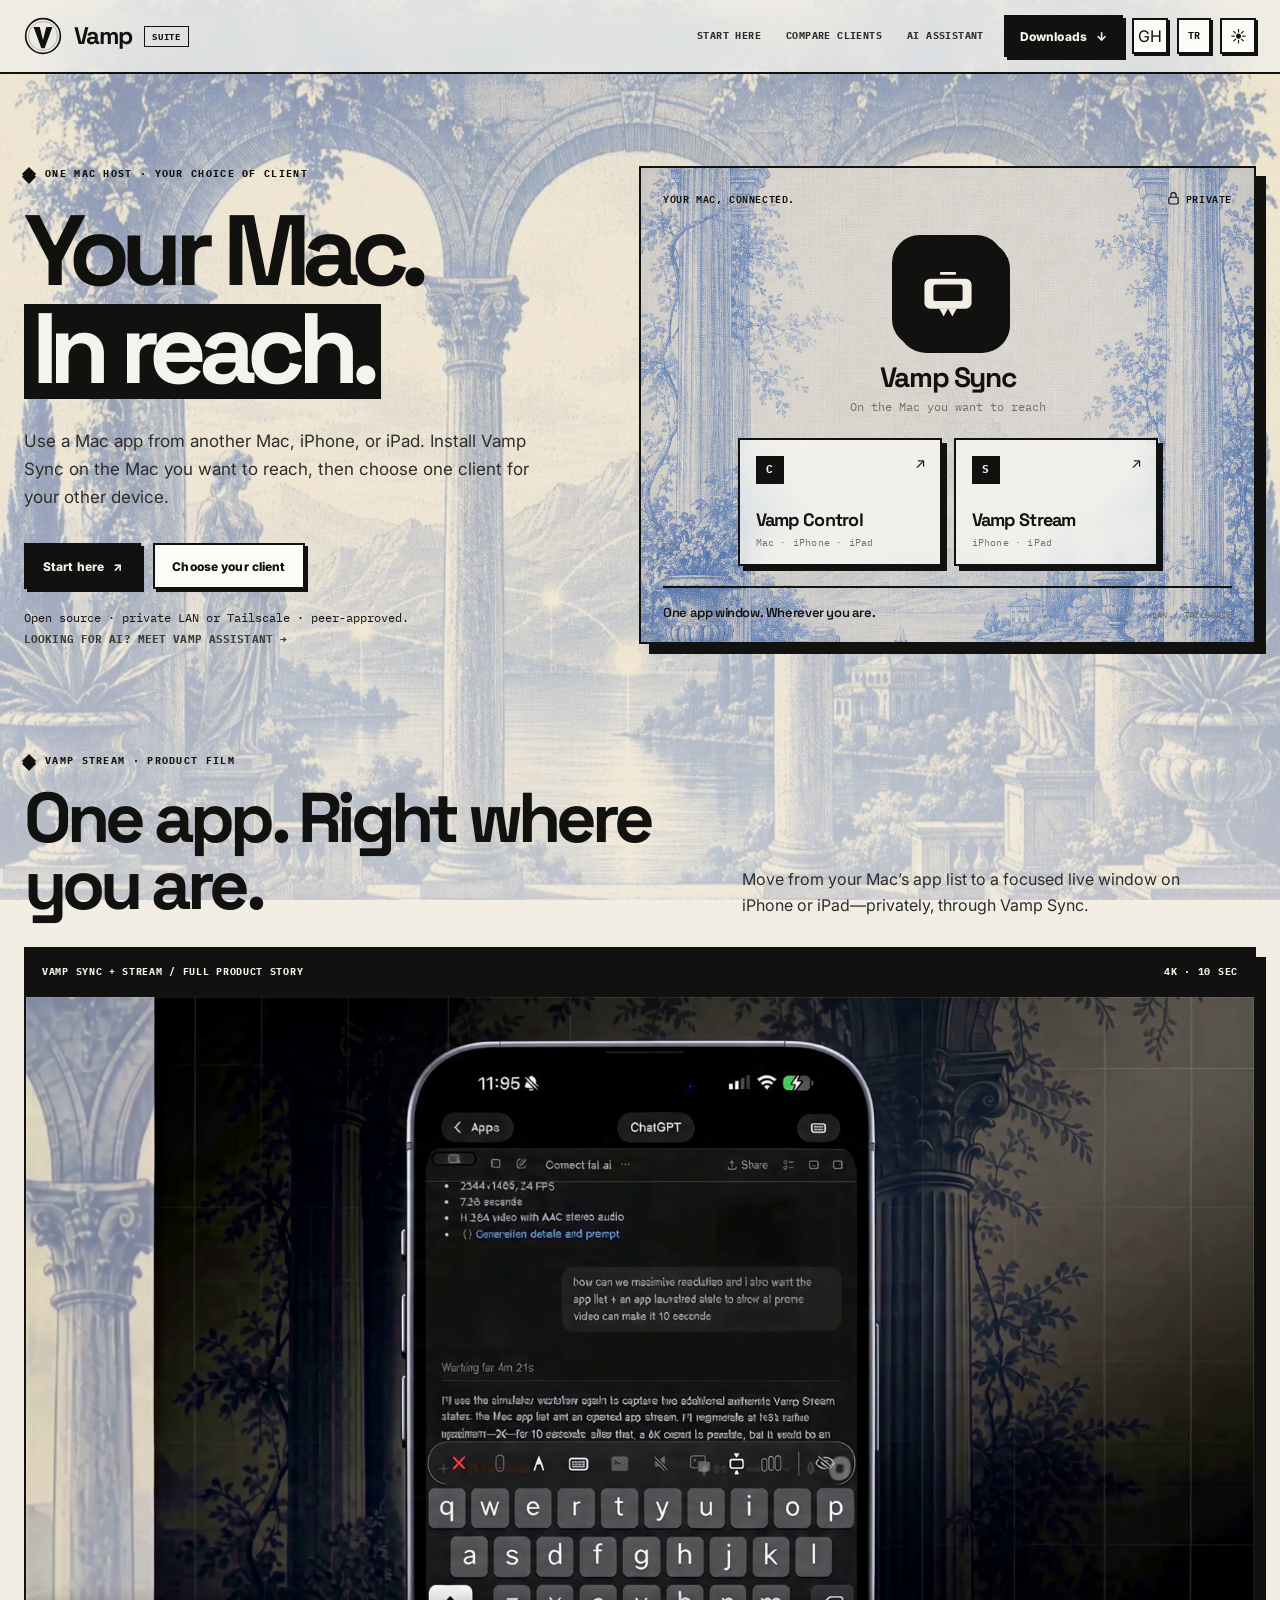
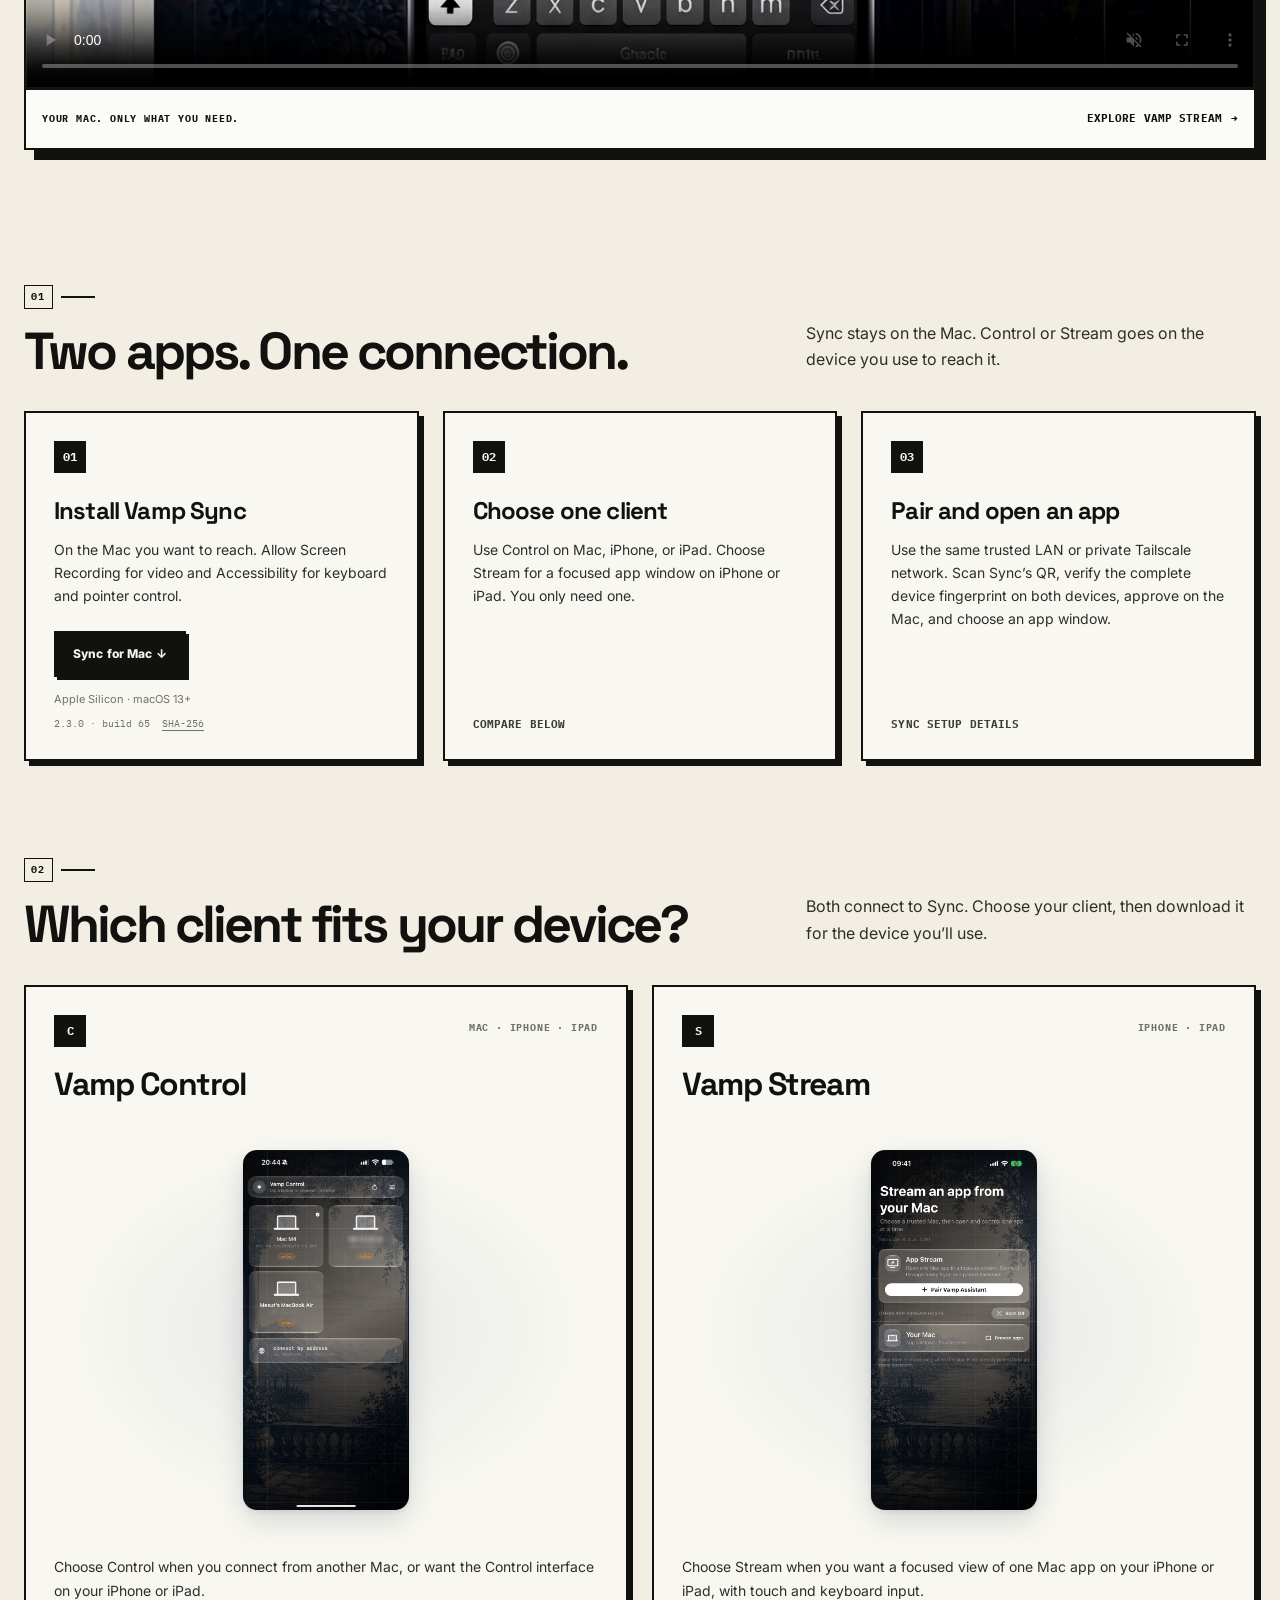
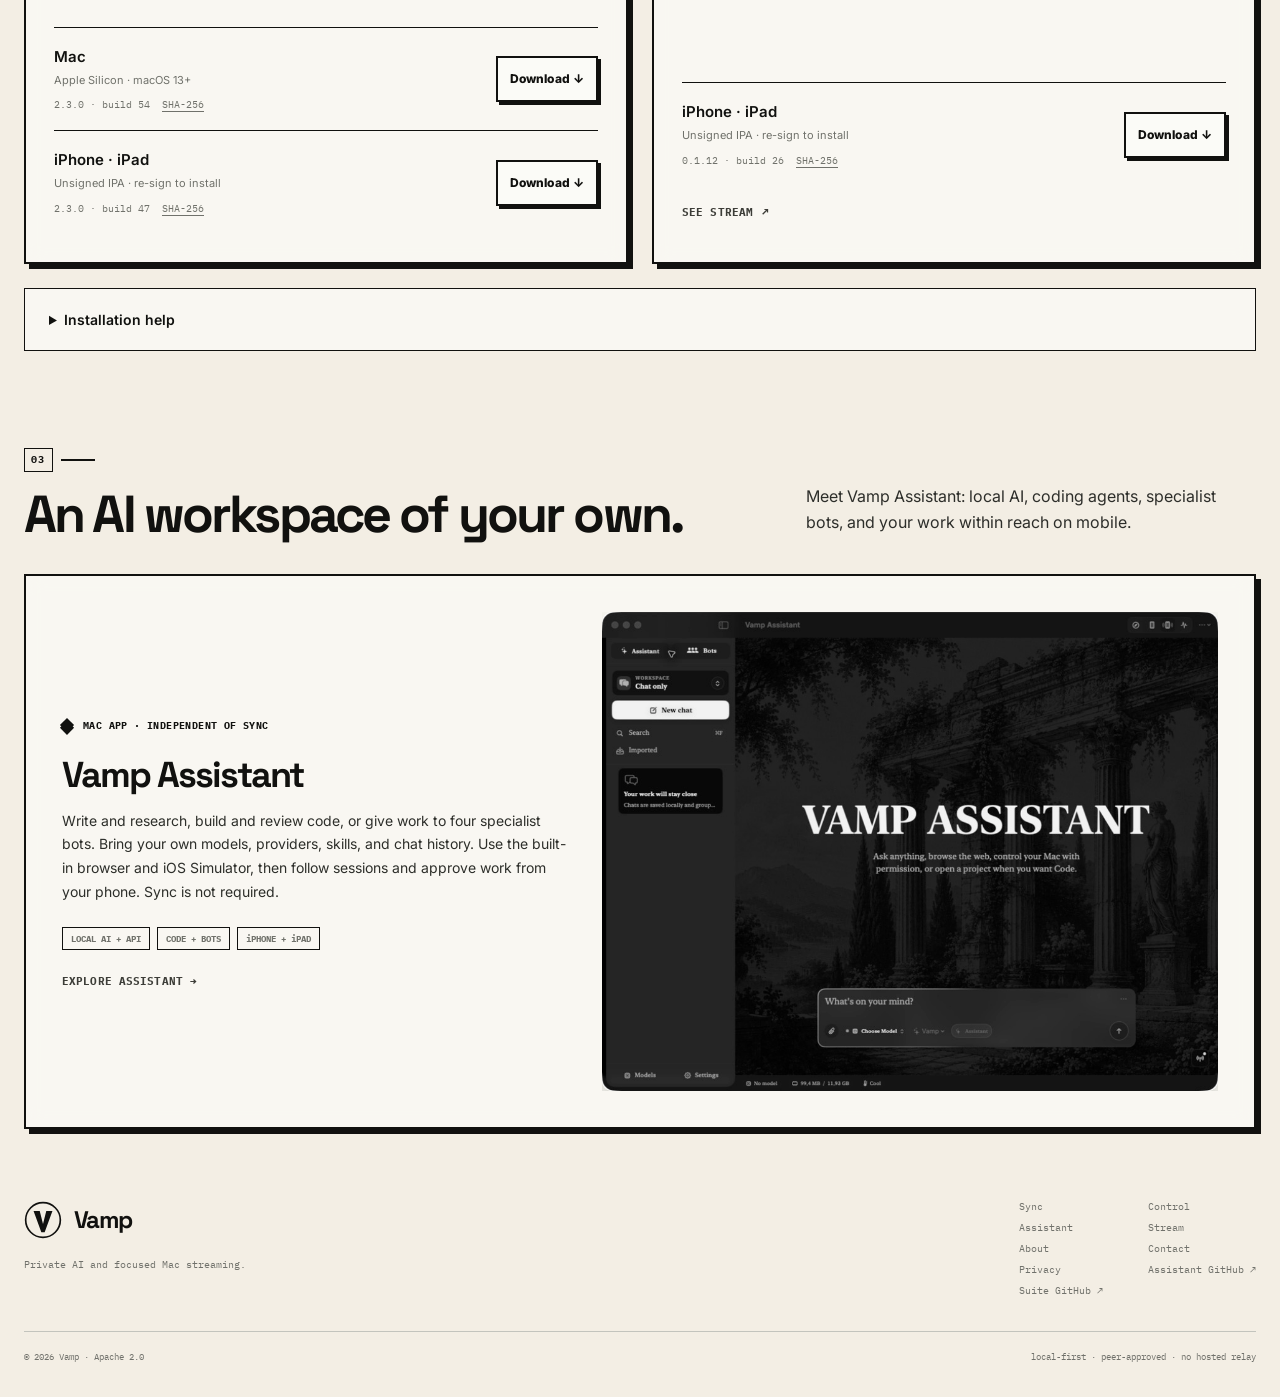
==== commit b5928a25: "Point Control and Sync downloads to the desktop-control update" ====
--- a/docs/index.html
+++ b/docs/index.html
@@ -68,10 +68,10 @@
         <figcaption class="promo-film-caption"><span data-i18n="home.filmCaption">Your Mac. Only what you need.</span><a href="stream/" class="text-button"><span data-i18n="home.filmCta">Explore Vamp Stream</span> →</a></figcaption>
       </figure>
     </section>
-    <section class="container product-section" id="setup"><span class="section-anchor" id="download" aria-hidden="true"></span><div class="product-section-head"><div><div class="section-kicker"><span class="number">01</span><span class="bar"></span></div><h2 class="section-title" data-i18n="ux.setup">Two apps. One connection.</h2></div><p class="section-lead" data-i18n="ux.setupLead">Sync stays on the Mac. Control or Stream goes on the device you use to reach it.</p></div><div class="flow-board"><article class="family-card flow-step" id="download-mini-host-dmg"><span class="card-number">01</span><h3 data-i18n="ux.step0">Install Vamp Sync</h3><p data-i18n="ux.step0Copy">On the Mac you want to reach. Allow Screen Recording for video and Accessibility for keyboard and pointer control.</p><div class="host-download"><a class="primary-button" data-release-link="vamp-mini-host-dmg" href="https://github.com/Mesutcydev/vamp-suite/releases/download/vamp-suite-2.3.0-build-66/VampSync-macOS-2.3.0-build-64-adhoc.dmg"><span data-i18n="ux.mini-host-dmgButton">Sync for Mac ↓</span></a><span class="platform-requirement">Apple Silicon · macOS 13+</span><div class="release-meta"><span data-release-version="vamp-mini-host-dmg">2.3.0 · build 64</span><a class="checksum-link" data-release-sha256="vamp-mini-host-dmg" href="https://github.com/Mesutcydev/vamp-suite/releases/download/vamp-suite-2.3.0-build-66/VampSync-macOS-2.3.0-build-64-adhoc.dmg.sha256">SHA-256</a></div></div></article>
+    <section class="container product-section" id="setup"><span class="section-anchor" id="download" aria-hidden="true"></span><div class="product-section-head"><div><div class="section-kicker"><span class="number">01</span><span class="bar"></span></div><h2 class="section-title" data-i18n="ux.setup">Two apps. One connection.</h2></div><p class="section-lead" data-i18n="ux.setupLead">Sync stays on the Mac. Control or Stream goes on the device you use to reach it.</p></div><div class="flow-board"><article class="family-card flow-step" id="download-mini-host-dmg"><span class="card-number">01</span><h3 data-i18n="ux.step0">Install Vamp Sync</h3><p data-i18n="ux.step0Copy">On the Mac you want to reach. Allow Screen Recording for video and Accessibility for keyboard and pointer control.</p><div class="host-download"><a class="primary-button" data-release-link="vamp-mini-host-dmg" href="https://github.com/Mesutcydev/vamp-suite/releases/download/vamp-suite-2.3.0-build-68/VampSync-macOS-2.3.0-build-65-adhoc.dmg"><span data-i18n="ux.mini-host-dmgButton">Sync for Mac ↓</span></a><span class="platform-requirement">Apple Silicon · macOS 13+</span><div class="release-meta"><span data-release-version="vamp-mini-host-dmg">2.3.0 · build 65</span><a class="checksum-link" data-release-sha256="vamp-mini-host-dmg" href="https://github.com/Mesutcydev/vamp-suite/releases/download/vamp-suite-2.3.0-build-68/VampSync-macOS-2.3.0-build-65-adhoc.dmg.sha256">SHA-256</a></div></div></article>
         <article class="family-card flow-step"><span class="card-number">02</span><h3 data-i18n="ux.step1">Choose one client</h3><p data-i18n="ux.step1Copy">Use Control on Mac, iPhone, or iPad. Choose Stream for a focused app window on iPhone or iPad. You only need one.</p><a class="text-button" href="#families"><span data-i18n="ux.step1Cta">Compare below</span></a></article>
         <article class="family-card flow-step"><span class="card-number">03</span><h3 data-i18n="ux.step2">Pair and open an app</h3><p data-i18n="ux.step2Copy">Use the same trusted LAN or private Tailscale network. Scan Sync’s QR, verify the complete device fingerprint on both devices, approve on the Mac, and choose an app window.</p><a class="text-button" href="sync/"><span data-i18n="ux.step2Cta">Sync setup details</span></a></article></div></section>
-    <section class="container product-section" id="families"><div class="product-section-head"><div><div class="section-kicker"><span class="number">02</span><span class="bar"></span></div><h2 class="section-title" data-i18n="ux.clients">Which client fits your device?</h2></div><p class="section-lead" data-i18n="ux.clientsLead">Both connect to Sync. Choose your client, then download it for the device you’ll use.</p></div><div class="family-grid family-grid--two"><article class="family-card client-card" id="control"><div class="card-topline"><span class="card-number">C</span><span class="card-tag">Mac · iPhone · iPad</span></div><h3>Vamp Control</h3><a class="client-preview" href="assets/previews/vamp-control-ios-remote.png" target="_blank" rel="noreferrer" aria-label="Open full Vamp Control preview"><img src="assets/previews/vamp-control-ios-remote.png" alt="Vamp Control on iPhone" loading="lazy" width="589" height="1280"></a><p data-i18n="ux.control">Choose Control when you connect from another Mac, or want the Control interface on your iPhone or iPad.</p><div class="client-downloads"><div class="client-download" id="download-control-macos"><div><strong>Mac</strong><span class="platform-requirement">Apple Silicon · macOS 13+</span><div class="release-meta"><span data-release-version="vamp-control-macos">2.3.0 · build 53</span><a class="checksum-link" data-release-sha256="vamp-control-macos" href="https://github.com/Mesutcydev/vamp-suite/releases/download/vamp-suite-2.3.0-build-67/VampControl-macOS-2.3.0-build-53-adhoc.zip.sha256">SHA-256</a></div></div><a class="secondary-button" data-release-link="vamp-control-macos" aria-label="Download Vamp Control for Mac" href="https://github.com/Mesutcydev/vamp-suite/releases/download/vamp-suite-2.3.0-build-67/VampControl-macOS-2.3.0-build-53-adhoc.zip"><span data-i18n="ux.downloadAction">Download ↓</span></a></div><div class="client-download" id="download-control-ios"><div><strong>iPhone · iPad</strong><span class="platform-requirement"><span data-i18n="ux.unsignedIPA">Unsigned IPA · re-sign to install</span></span><div class="release-meta"><span data-release-version="vamp-control-ios">2.3.0 · build 47</span><a class="checksum-link" data-release-sha256="vamp-control-ios" href="https://github.com/Mesutcydev/vamp-suite/releases/download/vamp-suite-2.3.0-build-55/VampControl-iOS-2.3.0-build-47-altstore-unsigned.ipa.sha256">SHA-256</a></div></div><a class="secondary-button" data-release-link="vamp-control-ios" aria-label="Download Vamp Control for iPhone · iPad" href="https://github.com/Mesutcydev/vamp-suite/releases/download/vamp-suite-2.3.0-build-55/VampControl-iOS-2.3.0-build-47-altstore-unsigned.ipa"><span data-i18n="ux.downloadAction">Download ↓</span></a></div></div></article>
+    <section class="container product-section" id="families"><div class="product-section-head"><div><div class="section-kicker"><span class="number">02</span><span class="bar"></span></div><h2 class="section-title" data-i18n="ux.clients">Which client fits your device?</h2></div><p class="section-lead" data-i18n="ux.clientsLead">Both connect to Sync. Choose your client, then download it for the device you’ll use.</p></div><div class="family-grid family-grid--two"><article class="family-card client-card" id="control"><div class="card-topline"><span class="card-number">C</span><span class="card-tag">Mac · iPhone · iPad</span></div><h3>Vamp Control</h3><a class="client-preview" href="assets/previews/vamp-control-ios-remote.png" target="_blank" rel="noreferrer" aria-label="Open full Vamp Control preview"><img src="assets/previews/vamp-control-ios-remote.png" alt="Vamp Control on iPhone" loading="lazy" width="589" height="1280"></a><p data-i18n="ux.control">Choose Control when you connect from another Mac, or want the Control interface on your iPhone or iPad.</p><div class="client-downloads"><div class="client-download" id="download-control-macos"><div><strong>Mac</strong><span class="platform-requirement">Apple Silicon · macOS 13+</span><div class="release-meta"><span data-release-version="vamp-control-macos">2.3.0 · build 54</span><a class="checksum-link" data-release-sha256="vamp-control-macos" href="https://github.com/Mesutcydev/vamp-suite/releases/download/vamp-suite-2.3.0-build-68/VampControl-macOS-2.3.0-build-54-adhoc.zip.sha256">SHA-256</a></div></div><a class="secondary-button" data-release-link="vamp-control-macos" aria-label="Download Vamp Control for Mac" href="https://github.com/Mesutcydev/vamp-suite/releases/download/vamp-suite-2.3.0-build-68/VampControl-macOS-2.3.0-build-54-adhoc.zip"><span data-i18n="ux.downloadAction">Download ↓</span></a></div><div class="client-download" id="download-control-ios"><div><strong>iPhone · iPad</strong><span class="platform-requirement"><span data-i18n="ux.unsignedIPA">Unsigned IPA · re-sign to install</span></span><div class="release-meta"><span data-release-version="vamp-control-ios">2.3.0 · build 47</span><a class="checksum-link" data-release-sha256="vamp-control-ios" href="https://github.com/Mesutcydev/vamp-suite/releases/download/vamp-suite-2.3.0-build-55/VampControl-iOS-2.3.0-build-47-altstore-unsigned.ipa.sha256">SHA-256</a></div></div><a class="secondary-button" data-release-link="vamp-control-ios" aria-label="Download Vamp Control for iPhone · iPad" href="https://github.com/Mesutcydev/vamp-suite/releases/download/vamp-suite-2.3.0-build-55/VampControl-iOS-2.3.0-build-47-altstore-unsigned.ipa"><span data-i18n="ux.downloadAction">Download ↓</span></a></div></div></article>
         <article class="family-card client-card"><div class="card-topline"><span class="card-number">S</span><span class="card-tag">iPhone · iPad</span></div><h3>Vamp Stream</h3><a class="client-preview" href="assets/previews/stream-ios-pairing-full.png" target="_blank" rel="noreferrer" aria-label="Open full Vamp Stream preview"><img src="assets/previews/stream-ios-pairing-full.png" alt="Vamp Stream on iPhone" loading="lazy" width="1206" height="2622"></a><p data-i18n="ux.stream">Choose Stream when you want a focused view of one Mac app on your iPhone or iPad, with touch and keyboard input.</p><div class="client-downloads"><div class="client-download" id="download-stream-ios"><div><strong>iPhone · iPad</strong><span class="platform-requirement"><span data-i18n="ux.unsignedIPA">Unsigned IPA · re-sign to install</span></span><div class="release-meta"><span data-release-version="vamp-stream-ios">0.1.12 · build 26</span><a class="checksum-link" data-release-sha256="vamp-stream-ios" href="https://github.com/Mesutcydev/vamp-suite/releases/download/vamp-suite-2.3.0-build-66/VampStream-iOS-0.1.12-build-26-altstore-unsigned.ipa.sha256">SHA-256</a></div></div><a class="secondary-button" data-release-link="vamp-stream-ios" aria-label="Download Vamp Stream for iPhone · iPad" href="https://github.com/Mesutcydev/vamp-suite/releases/download/vamp-suite-2.3.0-build-66/VampStream-iOS-0.1.12-build-26-altstore-unsigned.ipa"><span data-i18n="ux.downloadAction">Download ↓</span></a></div><a class="text-button client-detail-link" href="stream/"><span data-i18n="ux.streamPreview">See Stream</span> ↗</a></div></article></div><details class="install-notes"><summary data-i18n="ux.installNotes">Installation help</summary><p data-i18n="ux.install">Mac downloads are direct builds and may need “Open Anyway” in System Settings on first launch. iOS downloads need AltStore-style re-signing with your own Apple ID.</p><div class="card-actions"><a class="text-button" href="https://github.com/Mesutcydev/vamp-suite/blob/main/docs/INSTALL.md"><span data-i18n="ux.installGuide">Mac install guide ↗</span></a><a class="text-button" href="https://github.com/Mesutcydev/vamp-suite/blob/main/docs/IOS_SIDELOAD.md"><span data-i18n="ux.iosGuide">iOS install guide ↗</span></a></div></details></section>
     <section class="container product-section" id="assistant"><div class="product-section-head"><div><div class="section-kicker"><span class="number">03</span><span class="bar"></span></div><h2 class="section-title" data-i18n="ai.homeTitle">An AI workspace of your own.</h2></div><p class="section-lead" data-i18n="ai.homeLead">Meet Vamp Assistant: local AI, coding agents, specialist bots, and your work within reach on mobile.</p></div><article class="family-card optional-assistant"><div><div class="eyebrow"><span data-i18n="ai.independent">Mac app · independent of Sync</span></div><h3>Vamp Assistant</h3><p data-i18n="ai.homeCopy">Write and research, build and review code, or give work to four specialist bots. Bring your own models, providers, skills, and chat history. Use the built-in browser and iOS Simulator, then follow sessions and approve work from your phone. Sync is not required.</p><div class="card-meta"><span>LOCAL AI + API</span><span>CODE + BOTS</span><span>iPHONE + iPAD</span></div><a class="text-button" href="assistant/"><span data-i18n="ux.assistantMore">Explore Assistant →</span></a></div><a class="family-preview assistant-desktop-preview" href="assets/assistant/app.png" target="_blank" rel="noreferrer" aria-label="Open full Assistant Mac preview"><img src="assets/assistant/app.png" alt="Vamp Assistant Mac workspace with chats, models, and agent controls" loading="lazy" width="989" height="768"></a></article></section></main>
 
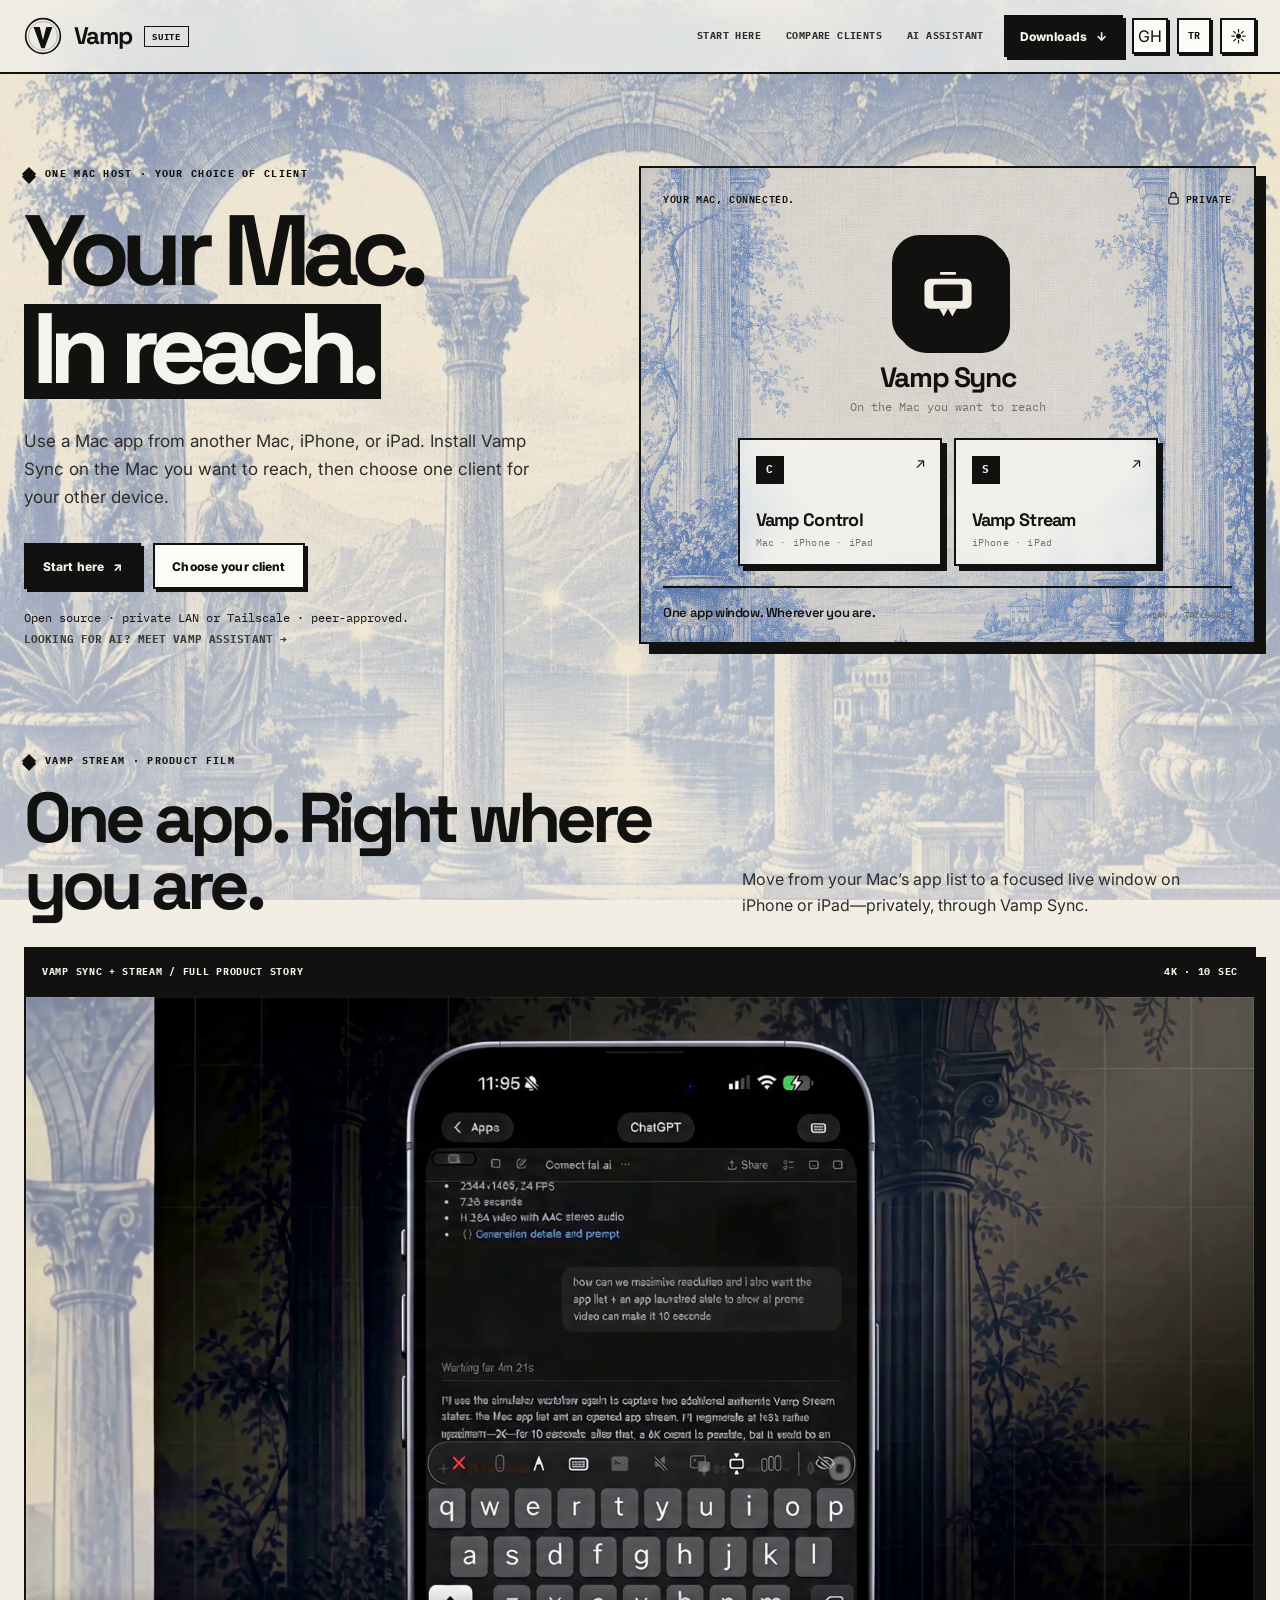
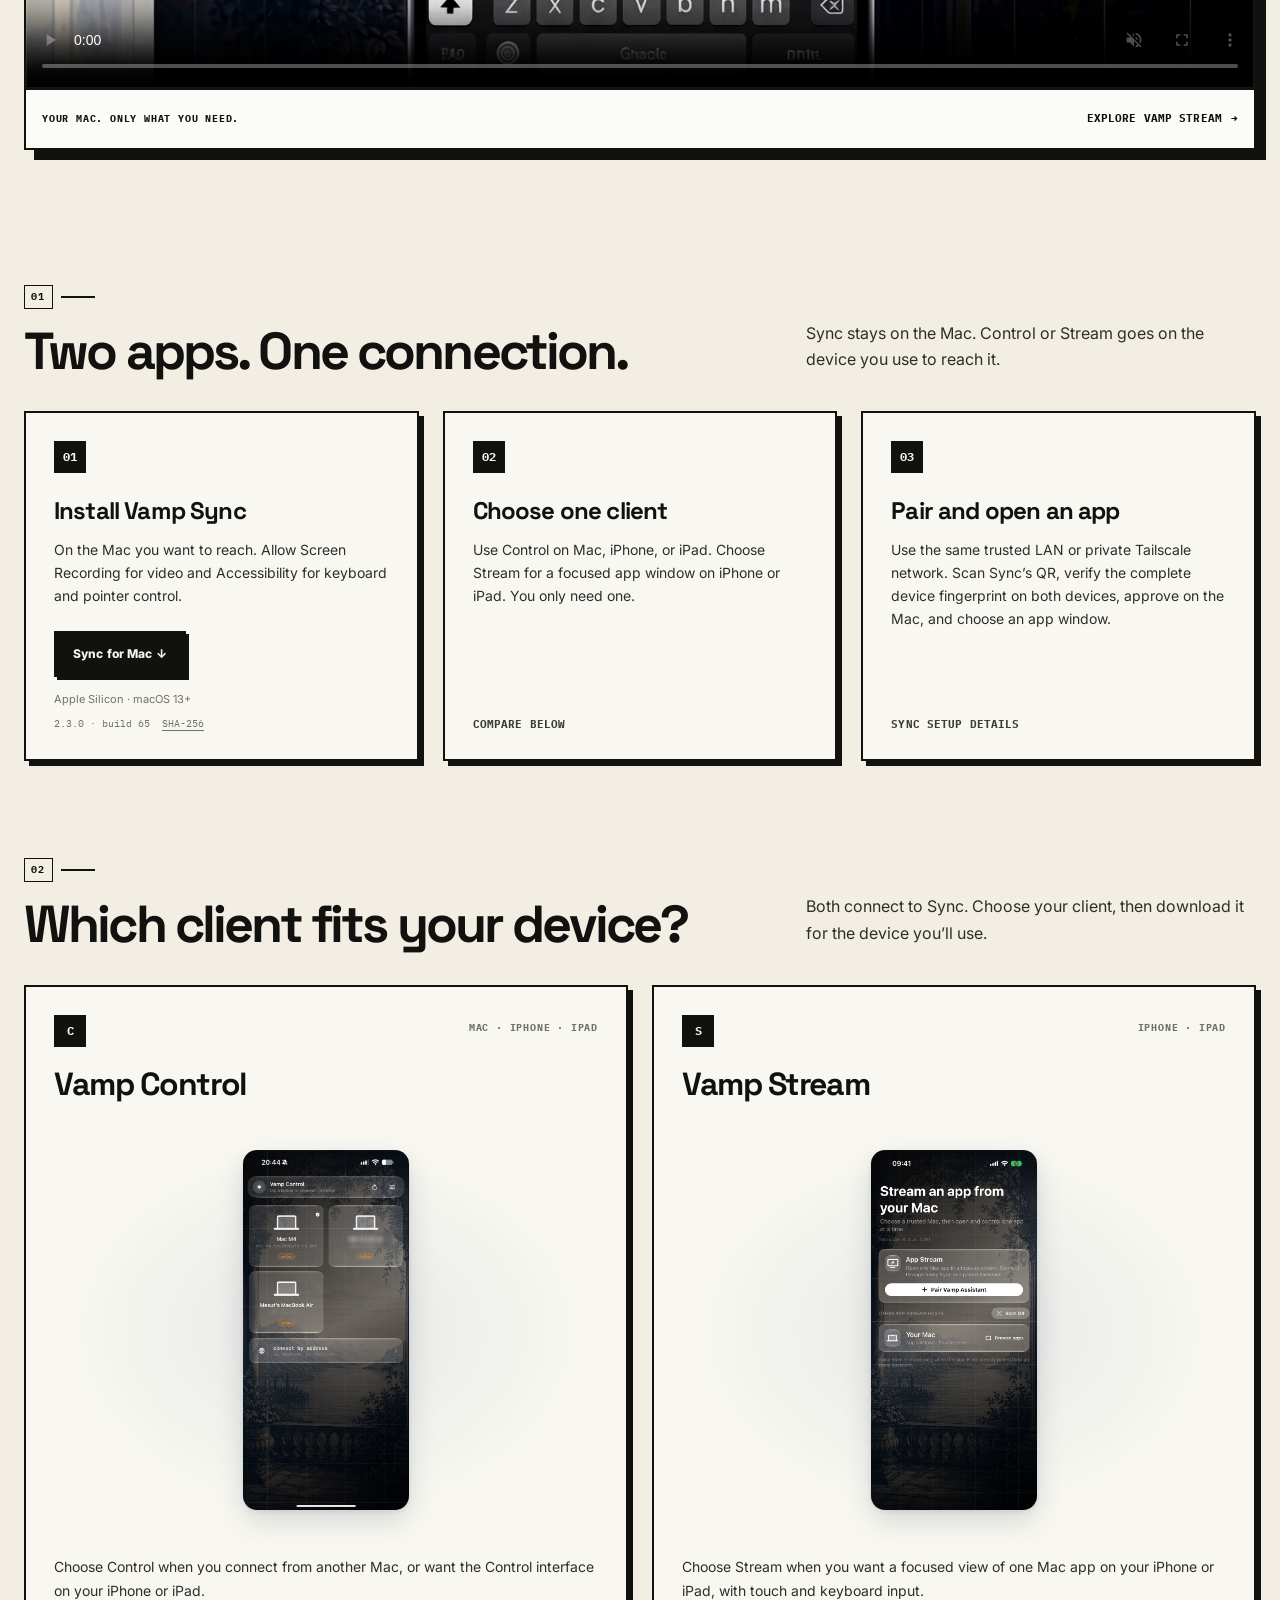
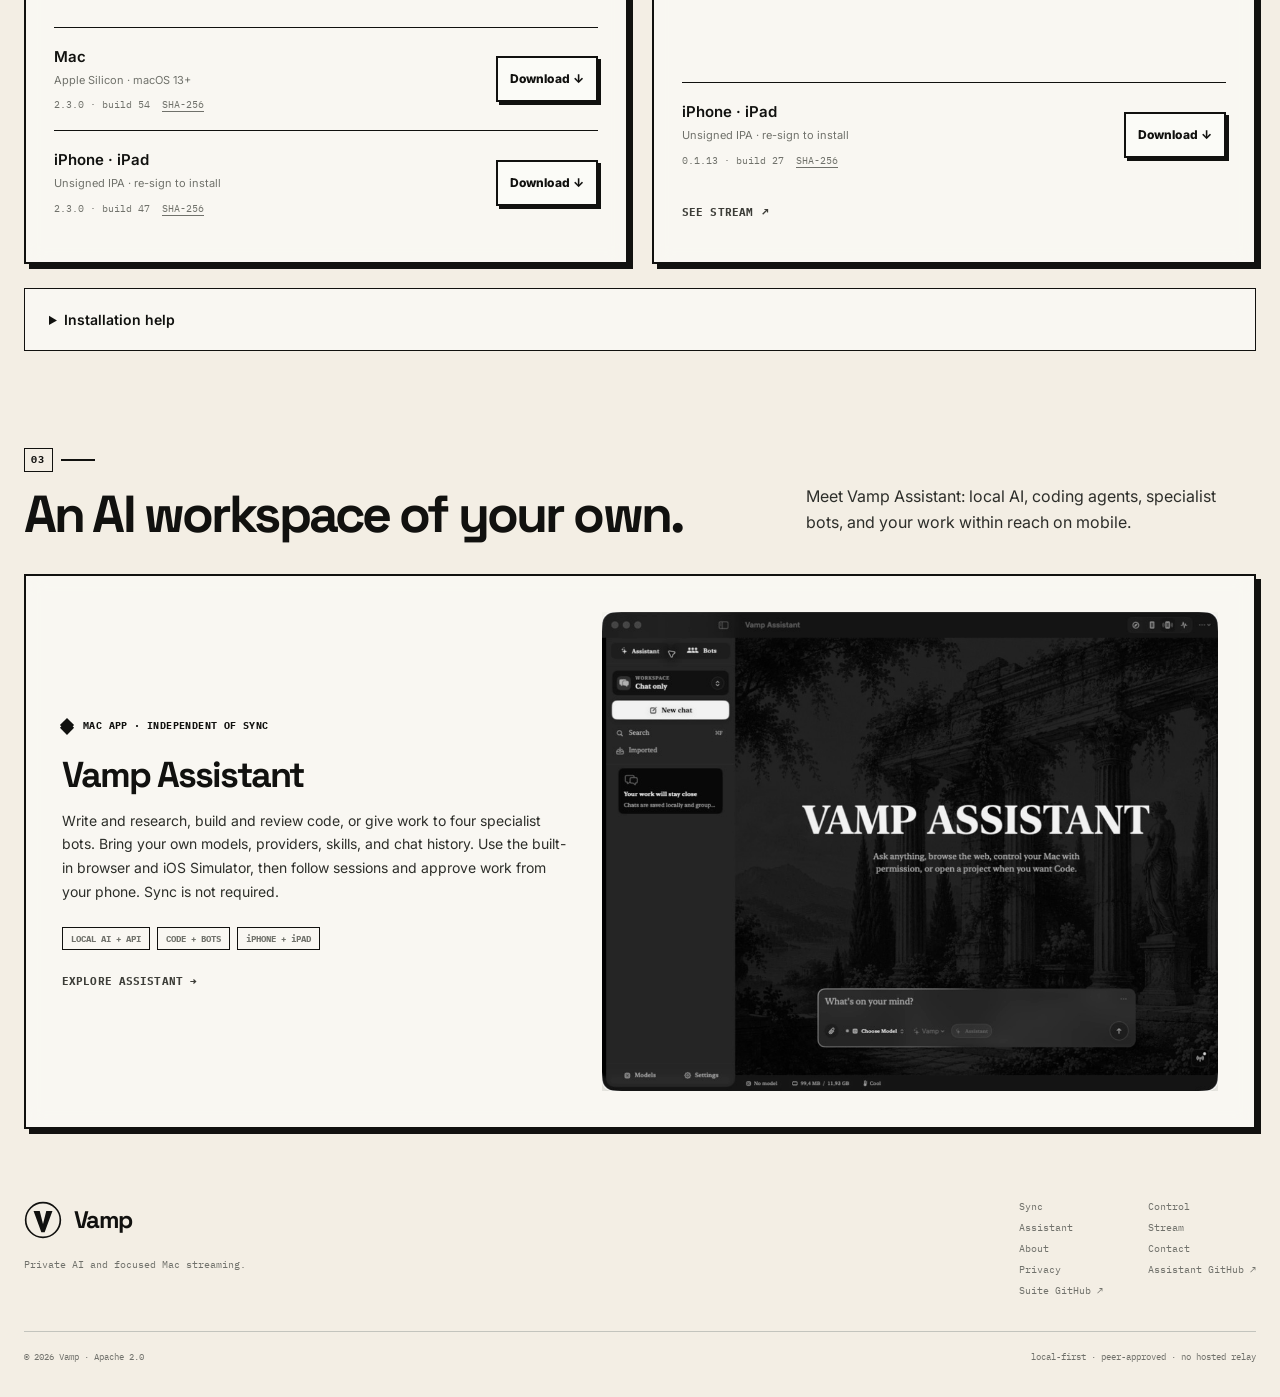
==== commit e3c948b7: "Update Vamp Stream download and AltStore feed to 0.1.13 build 27" ====
--- a/docs/index.html
+++ b/docs/index.html
@@ -72,7 +72,7 @@
         <article class="family-card flow-step"><span class="card-number">02</span><h3 data-i18n="ux.step1">Choose one client</h3><p data-i18n="ux.step1Copy">Use Control on Mac, iPhone, or iPad. Choose Stream for a focused app window on iPhone or iPad. You only need one.</p><a class="text-button" href="#families"><span data-i18n="ux.step1Cta">Compare below</span></a></article>
         <article class="family-card flow-step"><span class="card-number">03</span><h3 data-i18n="ux.step2">Pair and open an app</h3><p data-i18n="ux.step2Copy">Use the same trusted LAN or private Tailscale network. Scan Sync’s QR, verify the complete device fingerprint on both devices, approve on the Mac, and choose an app window.</p><a class="text-button" href="sync/"><span data-i18n="ux.step2Cta">Sync setup details</span></a></article></div></section>
     <section class="container product-section" id="families"><div class="product-section-head"><div><div class="section-kicker"><span class="number">02</span><span class="bar"></span></div><h2 class="section-title" data-i18n="ux.clients">Which client fits your device?</h2></div><p class="section-lead" data-i18n="ux.clientsLead">Both connect to Sync. Choose your client, then download it for the device you’ll use.</p></div><div class="family-grid family-grid--two"><article class="family-card client-card" id="control"><div class="card-topline"><span class="card-number">C</span><span class="card-tag">Mac · iPhone · iPad</span></div><h3>Vamp Control</h3><a class="client-preview" href="assets/previews/vamp-control-ios-remote.png" target="_blank" rel="noreferrer" aria-label="Open full Vamp Control preview"><img src="assets/previews/vamp-control-ios-remote.png" alt="Vamp Control on iPhone" loading="lazy" width="589" height="1280"></a><p data-i18n="ux.control">Choose Control when you connect from another Mac, or want the Control interface on your iPhone or iPad.</p><div class="client-downloads"><div class="client-download" id="download-control-macos"><div><strong>Mac</strong><span class="platform-requirement">Apple Silicon · macOS 13+</span><div class="release-meta"><span data-release-version="vamp-control-macos">2.3.0 · build 54</span><a class="checksum-link" data-release-sha256="vamp-control-macos" href="https://github.com/Mesutcydev/vamp-suite/releases/download/vamp-suite-2.3.0-build-68/VampControl-macOS-2.3.0-build-54-adhoc.zip.sha256">SHA-256</a></div></div><a class="secondary-button" data-release-link="vamp-control-macos" aria-label="Download Vamp Control for Mac" href="https://github.com/Mesutcydev/vamp-suite/releases/download/vamp-suite-2.3.0-build-68/VampControl-macOS-2.3.0-build-54-adhoc.zip"><span data-i18n="ux.downloadAction">Download ↓</span></a></div><div class="client-download" id="download-control-ios"><div><strong>iPhone · iPad</strong><span class="platform-requirement"><span data-i18n="ux.unsignedIPA">Unsigned IPA · re-sign to install</span></span><div class="release-meta"><span data-release-version="vamp-control-ios">2.3.0 · build 47</span><a class="checksum-link" data-release-sha256="vamp-control-ios" href="https://github.com/Mesutcydev/vamp-suite/releases/download/vamp-suite-2.3.0-build-55/VampControl-iOS-2.3.0-build-47-altstore-unsigned.ipa.sha256">SHA-256</a></div></div><a class="secondary-button" data-release-link="vamp-control-ios" aria-label="Download Vamp Control for iPhone · iPad" href="https://github.com/Mesutcydev/vamp-suite/releases/download/vamp-suite-2.3.0-build-55/VampControl-iOS-2.3.0-build-47-altstore-unsigned.ipa"><span data-i18n="ux.downloadAction">Download ↓</span></a></div></div></article>
-        <article class="family-card client-card"><div class="card-topline"><span class="card-number">S</span><span class="card-tag">iPhone · iPad</span></div><h3>Vamp Stream</h3><a class="client-preview" href="assets/previews/stream-ios-pairing-full.png" target="_blank" rel="noreferrer" aria-label="Open full Vamp Stream preview"><img src="assets/previews/stream-ios-pairing-full.png" alt="Vamp Stream on iPhone" loading="lazy" width="1206" height="2622"></a><p data-i18n="ux.stream">Choose Stream when you want a focused view of one Mac app on your iPhone or iPad, with touch and keyboard input.</p><div class="client-downloads"><div class="client-download" id="download-stream-ios"><div><strong>iPhone · iPad</strong><span class="platform-requirement"><span data-i18n="ux.unsignedIPA">Unsigned IPA · re-sign to install</span></span><div class="release-meta"><span data-release-version="vamp-stream-ios">0.1.12 · build 26</span><a class="checksum-link" data-release-sha256="vamp-stream-ios" href="https://github.com/Mesutcydev/vamp-suite/releases/download/vamp-suite-2.3.0-build-66/VampStream-iOS-0.1.12-build-26-altstore-unsigned.ipa.sha256">SHA-256</a></div></div><a class="secondary-button" data-release-link="vamp-stream-ios" aria-label="Download Vamp Stream for iPhone · iPad" href="https://github.com/Mesutcydev/vamp-suite/releases/download/vamp-suite-2.3.0-build-66/VampStream-iOS-0.1.12-build-26-altstore-unsigned.ipa"><span data-i18n="ux.downloadAction">Download ↓</span></a></div><a class="text-button client-detail-link" href="stream/"><span data-i18n="ux.streamPreview">See Stream</span> ↗</a></div></article></div><details class="install-notes"><summary data-i18n="ux.installNotes">Installation help</summary><p data-i18n="ux.install">Mac downloads are direct builds and may need “Open Anyway” in System Settings on first launch. iOS downloads need AltStore-style re-signing with your own Apple ID.</p><div class="card-actions"><a class="text-button" href="https://github.com/Mesutcydev/vamp-suite/blob/main/docs/INSTALL.md"><span data-i18n="ux.installGuide">Mac install guide ↗</span></a><a class="text-button" href="https://github.com/Mesutcydev/vamp-suite/blob/main/docs/IOS_SIDELOAD.md"><span data-i18n="ux.iosGuide">iOS install guide ↗</span></a></div></details></section>
+        <article class="family-card client-card"><div class="card-topline"><span class="card-number">S</span><span class="card-tag">iPhone · iPad</span></div><h3>Vamp Stream</h3><a class="client-preview" href="assets/previews/stream-ios-pairing-full.png" target="_blank" rel="noreferrer" aria-label="Open full Vamp Stream preview"><img src="assets/previews/stream-ios-pairing-full.png" alt="Vamp Stream on iPhone" loading="lazy" width="1206" height="2622"></a><p data-i18n="ux.stream">Choose Stream when you want a focused view of one Mac app on your iPhone or iPad, with touch and keyboard input.</p><div class="client-downloads"><div class="client-download" id="download-stream-ios"><div><strong>iPhone · iPad</strong><span class="platform-requirement"><span data-i18n="ux.unsignedIPA">Unsigned IPA · re-sign to install</span></span><div class="release-meta"><span data-release-version="vamp-stream-ios">0.1.13 · build 27</span><a class="checksum-link" data-release-sha256="vamp-stream-ios" href="https://github.com/Mesutcydev/vamp-suite/releases/download/vamp-suite-2.3.0-build-69/VampStream-iOS-0.1.13-build-27-altstore-unsigned.ipa.sha256">SHA-256</a></div></div><a class="secondary-button" data-release-link="vamp-stream-ios" aria-label="Download Vamp Stream for iPhone · iPad" href="https://github.com/Mesutcydev/vamp-suite/releases/download/vamp-suite-2.3.0-build-69/VampStream-iOS-0.1.13-build-27-altstore-unsigned.ipa"><span data-i18n="ux.downloadAction">Download ↓</span></a></div><a class="text-button client-detail-link" href="stream/"><span data-i18n="ux.streamPreview">See Stream</span> ↗</a></div></article></div><details class="install-notes"><summary data-i18n="ux.installNotes">Installation help</summary><p data-i18n="ux.install">Mac downloads are direct builds and may need “Open Anyway” in System Settings on first launch. iOS downloads need AltStore-style re-signing with your own Apple ID.</p><div class="card-actions"><a class="text-button" href="https://github.com/Mesutcydev/vamp-suite/blob/main/docs/INSTALL.md"><span data-i18n="ux.installGuide">Mac install guide ↗</span></a><a class="text-button" href="https://github.com/Mesutcydev/vamp-suite/blob/main/docs/IOS_SIDELOAD.md"><span data-i18n="ux.iosGuide">iOS install guide ↗</span></a></div></details></section>
     <section class="container product-section" id="assistant"><div class="product-section-head"><div><div class="section-kicker"><span class="number">03</span><span class="bar"></span></div><h2 class="section-title" data-i18n="ai.homeTitle">An AI workspace of your own.</h2></div><p class="section-lead" data-i18n="ai.homeLead">Meet Vamp Assistant: local AI, coding agents, specialist bots, and your work within reach on mobile.</p></div><article class="family-card optional-assistant"><div><div class="eyebrow"><span data-i18n="ai.independent">Mac app · independent of Sync</span></div><h3>Vamp Assistant</h3><p data-i18n="ai.homeCopy">Write and research, build and review code, or give work to four specialist bots. Bring your own models, providers, skills, and chat history. Use the built-in browser and iOS Simulator, then follow sessions and approve work from your phone. Sync is not required.</p><div class="card-meta"><span>LOCAL AI + API</span><span>CODE + BOTS</span><span>iPHONE + iPAD</span></div><a class="text-button" href="assistant/"><span data-i18n="ux.assistantMore">Explore Assistant →</span></a></div><a class="family-preview assistant-desktop-preview" href="assets/assistant/app.png" target="_blank" rel="noreferrer" aria-label="Open full Assistant Mac preview"><img src="assets/assistant/app.png" alt="Vamp Assistant Mac workspace with chats, models, and agent controls" loading="lazy" width="989" height="768"></a></article></section></main>
 
   <footer class="container site-footer"><div class="footer-top"><div class="footer-brand"><a class="brand" href="#top" aria-label="Vamp home"><span class="brand-mark" aria-hidden="true"><svg viewBox="0 0 32 32"><circle cx="16" cy="16" r="14.6" fill="none" stroke="currentColor" stroke-width="1.4"/><path fill="currentColor" d="M8.05 8.4h5.2L16 19.4l2.75-11h5.2L17.4 26.3h-2.8L8.05 8.4z"/></svg></span><span class="brand-word">Vamp</span></a><p data-i18n="footer.familyCopy">Private AI and focused Mac streaming.</p></div><div class="footer-links"><a href="sync/">Sync</a><a href="#control">Control</a><a href="assistant/">Assistant</a><a href="stream/">Stream</a><a href="about/">About</a><a href="contact/">Contact</a><a href="privacy/">Privacy</a><a href="https://github.com/Mesutcydev/vamp-assistant" target="_blank" rel="noreferrer">Assistant GitHub ↗</a><a href="https://github.com/Mesutcydev/vamp-suite" target="_blank" rel="noreferrer">Suite GitHub ↗</a></div></div><div class="footer-bottom"><span>© <span id="year"></span> Vamp · Apache 2.0</span><span data-i18n="footer.meta">local-first · peer-approved · no hosted relay</span></div></footer>
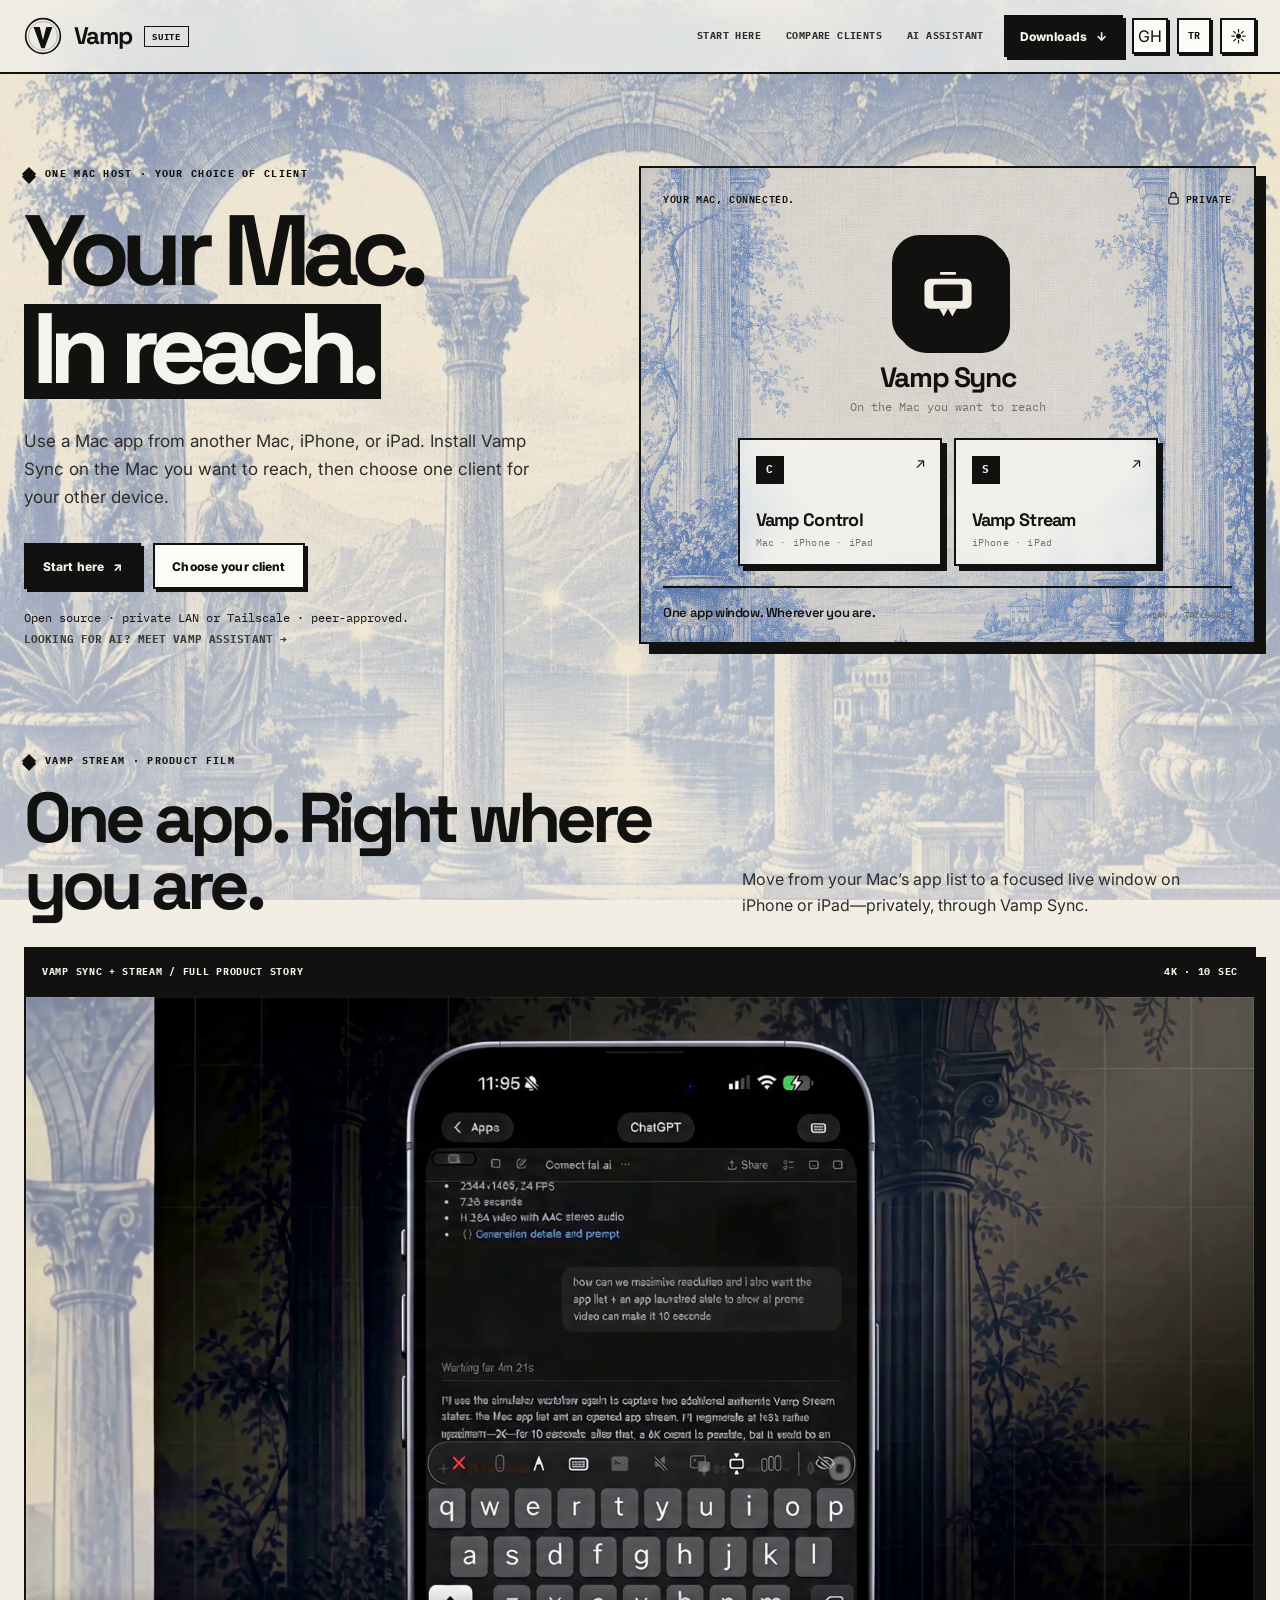
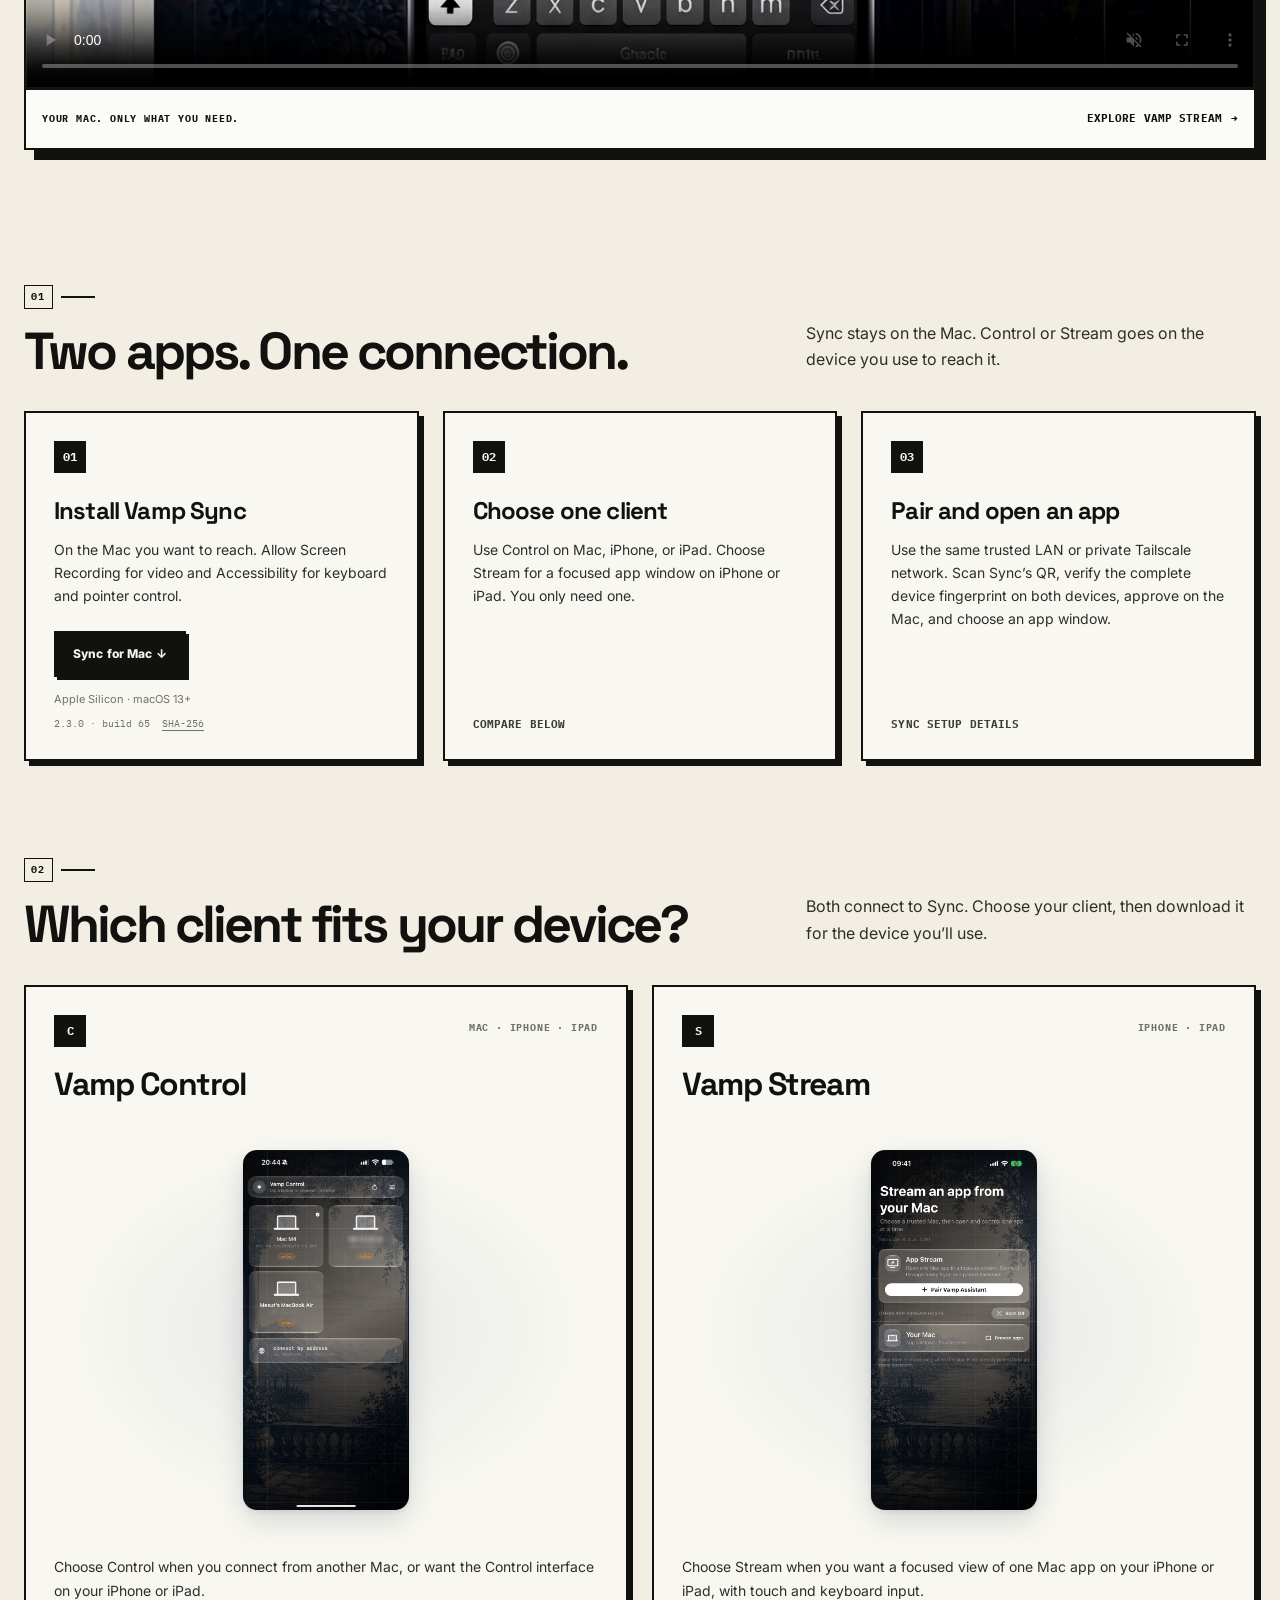
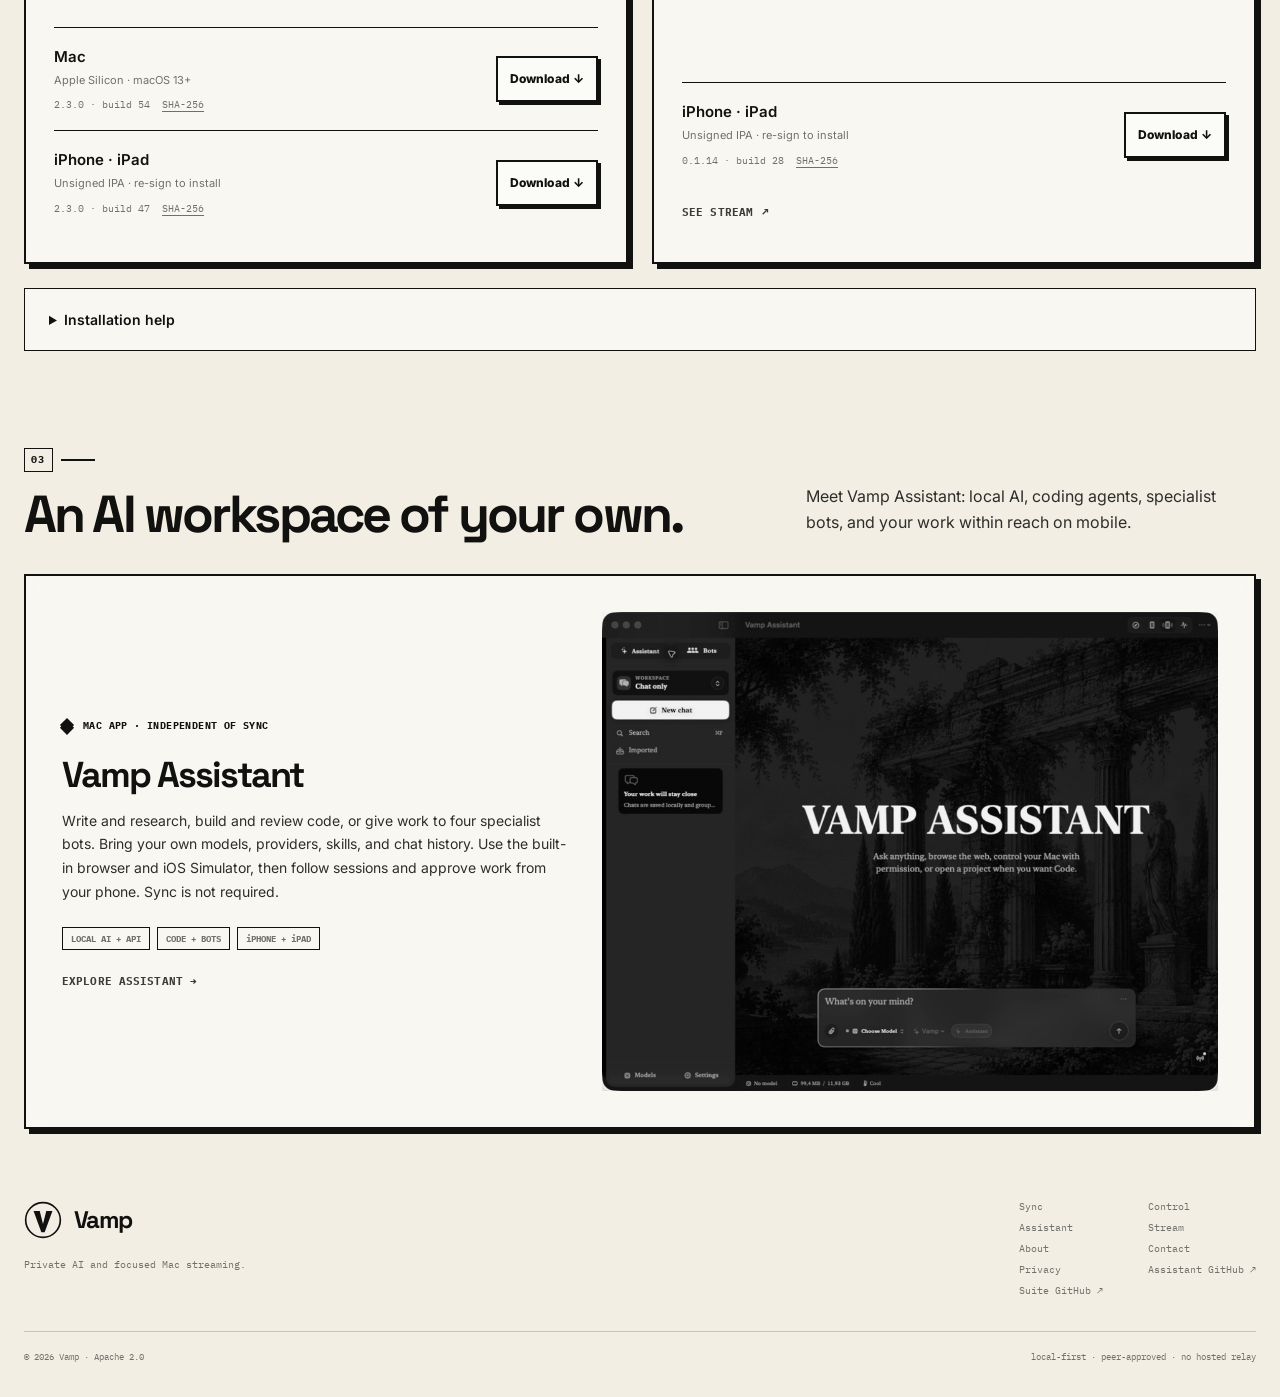
==== commit ec27f65a: "Update Stream download to portrait-only 0.1.14 build 28" ====
--- a/docs/index.html
+++ b/docs/index.html
@@ -72,7 +72,7 @@
         <article class="family-card flow-step"><span class="card-number">02</span><h3 data-i18n="ux.step1">Choose one client</h3><p data-i18n="ux.step1Copy">Use Control on Mac, iPhone, or iPad. Choose Stream for a focused app window on iPhone or iPad. You only need one.</p><a class="text-button" href="#families"><span data-i18n="ux.step1Cta">Compare below</span></a></article>
         <article class="family-card flow-step"><span class="card-number">03</span><h3 data-i18n="ux.step2">Pair and open an app</h3><p data-i18n="ux.step2Copy">Use the same trusted LAN or private Tailscale network. Scan Sync’s QR, verify the complete device fingerprint on both devices, approve on the Mac, and choose an app window.</p><a class="text-button" href="sync/"><span data-i18n="ux.step2Cta">Sync setup details</span></a></article></div></section>
     <section class="container product-section" id="families"><div class="product-section-head"><div><div class="section-kicker"><span class="number">02</span><span class="bar"></span></div><h2 class="section-title" data-i18n="ux.clients">Which client fits your device?</h2></div><p class="section-lead" data-i18n="ux.clientsLead">Both connect to Sync. Choose your client, then download it for the device you’ll use.</p></div><div class="family-grid family-grid--two"><article class="family-card client-card" id="control"><div class="card-topline"><span class="card-number">C</span><span class="card-tag">Mac · iPhone · iPad</span></div><h3>Vamp Control</h3><a class="client-preview" href="assets/previews/vamp-control-ios-remote.png" target="_blank" rel="noreferrer" aria-label="Open full Vamp Control preview"><img src="assets/previews/vamp-control-ios-remote.png" alt="Vamp Control on iPhone" loading="lazy" width="589" height="1280"></a><p data-i18n="ux.control">Choose Control when you connect from another Mac, or want the Control interface on your iPhone or iPad.</p><div class="client-downloads"><div class="client-download" id="download-control-macos"><div><strong>Mac</strong><span class="platform-requirement">Apple Silicon · macOS 13+</span><div class="release-meta"><span data-release-version="vamp-control-macos">2.3.0 · build 54</span><a class="checksum-link" data-release-sha256="vamp-control-macos" href="https://github.com/Mesutcydev/vamp-suite/releases/download/vamp-suite-2.3.0-build-68/VampControl-macOS-2.3.0-build-54-adhoc.zip.sha256">SHA-256</a></div></div><a class="secondary-button" data-release-link="vamp-control-macos" aria-label="Download Vamp Control for Mac" href="https://github.com/Mesutcydev/vamp-suite/releases/download/vamp-suite-2.3.0-build-68/VampControl-macOS-2.3.0-build-54-adhoc.zip"><span data-i18n="ux.downloadAction">Download ↓</span></a></div><div class="client-download" id="download-control-ios"><div><strong>iPhone · iPad</strong><span class="platform-requirement"><span data-i18n="ux.unsignedIPA">Unsigned IPA · re-sign to install</span></span><div class="release-meta"><span data-release-version="vamp-control-ios">2.3.0 · build 47</span><a class="checksum-link" data-release-sha256="vamp-control-ios" href="https://github.com/Mesutcydev/vamp-suite/releases/download/vamp-suite-2.3.0-build-55/VampControl-iOS-2.3.0-build-47-altstore-unsigned.ipa.sha256">SHA-256</a></div></div><a class="secondary-button" data-release-link="vamp-control-ios" aria-label="Download Vamp Control for iPhone · iPad" href="https://github.com/Mesutcydev/vamp-suite/releases/download/vamp-suite-2.3.0-build-55/VampControl-iOS-2.3.0-build-47-altstore-unsigned.ipa"><span data-i18n="ux.downloadAction">Download ↓</span></a></div></div></article>
-        <article class="family-card client-card"><div class="card-topline"><span class="card-number">S</span><span class="card-tag">iPhone · iPad</span></div><h3>Vamp Stream</h3><a class="client-preview" href="assets/previews/stream-ios-pairing-full.png" target="_blank" rel="noreferrer" aria-label="Open full Vamp Stream preview"><img src="assets/previews/stream-ios-pairing-full.png" alt="Vamp Stream on iPhone" loading="lazy" width="1206" height="2622"></a><p data-i18n="ux.stream">Choose Stream when you want a focused view of one Mac app on your iPhone or iPad, with touch and keyboard input.</p><div class="client-downloads"><div class="client-download" id="download-stream-ios"><div><strong>iPhone · iPad</strong><span class="platform-requirement"><span data-i18n="ux.unsignedIPA">Unsigned IPA · re-sign to install</span></span><div class="release-meta"><span data-release-version="vamp-stream-ios">0.1.13 · build 27</span><a class="checksum-link" data-release-sha256="vamp-stream-ios" href="https://github.com/Mesutcydev/vamp-suite/releases/download/vamp-suite-2.3.0-build-69/VampStream-iOS-0.1.13-build-27-altstore-unsigned.ipa.sha256">SHA-256</a></div></div><a class="secondary-button" data-release-link="vamp-stream-ios" aria-label="Download Vamp Stream for iPhone · iPad" href="https://github.com/Mesutcydev/vamp-suite/releases/download/vamp-suite-2.3.0-build-69/VampStream-iOS-0.1.13-build-27-altstore-unsigned.ipa"><span data-i18n="ux.downloadAction">Download ↓</span></a></div><a class="text-button client-detail-link" href="stream/"><span data-i18n="ux.streamPreview">See Stream</span> ↗</a></div></article></div><details class="install-notes"><summary data-i18n="ux.installNotes">Installation help</summary><p data-i18n="ux.install">Mac downloads are direct builds and may need “Open Anyway” in System Settings on first launch. iOS downloads need AltStore-style re-signing with your own Apple ID.</p><div class="card-actions"><a class="text-button" href="https://github.com/Mesutcydev/vamp-suite/blob/main/docs/INSTALL.md"><span data-i18n="ux.installGuide">Mac install guide ↗</span></a><a class="text-button" href="https://github.com/Mesutcydev/vamp-suite/blob/main/docs/IOS_SIDELOAD.md"><span data-i18n="ux.iosGuide">iOS install guide ↗</span></a></div></details></section>
+        <article class="family-card client-card"><div class="card-topline"><span class="card-number">S</span><span class="card-tag">iPhone · iPad</span></div><h3>Vamp Stream</h3><a class="client-preview" href="assets/previews/stream-ios-pairing-full.png" target="_blank" rel="noreferrer" aria-label="Open full Vamp Stream preview"><img src="assets/previews/stream-ios-pairing-full.png" alt="Vamp Stream on iPhone" loading="lazy" width="1206" height="2622"></a><p data-i18n="ux.stream">Choose Stream when you want a focused view of one Mac app on your iPhone or iPad, with touch and keyboard input.</p><div class="client-downloads"><div class="client-download" id="download-stream-ios"><div><strong>iPhone · iPad</strong><span class="platform-requirement"><span data-i18n="ux.unsignedIPA">Unsigned IPA · re-sign to install</span></span><div class="release-meta"><span data-release-version="vamp-stream-ios">0.1.14 · build 28</span><a class="checksum-link" data-release-sha256="vamp-stream-ios" href="https://github.com/Mesutcydev/vamp-suite/releases/download/vamp-suite-2.3.0-build-70/VampStream-iOS-0.1.14-build-28-altstore-unsigned.ipa.sha256">SHA-256</a></div></div><a class="secondary-button" data-release-link="vamp-stream-ios" aria-label="Download Vamp Stream for iPhone · iPad" href="https://github.com/Mesutcydev/vamp-suite/releases/download/vamp-suite-2.3.0-build-70/VampStream-iOS-0.1.14-build-28-altstore-unsigned.ipa"><span data-i18n="ux.downloadAction">Download ↓</span></a></div><a class="text-button client-detail-link" href="stream/"><span data-i18n="ux.streamPreview">See Stream</span> ↗</a></div></article></div><details class="install-notes"><summary data-i18n="ux.installNotes">Installation help</summary><p data-i18n="ux.install">Mac downloads are direct builds and may need “Open Anyway” in System Settings on first launch. iOS downloads need AltStore-style re-signing with your own Apple ID.</p><div class="card-actions"><a class="text-button" href="https://github.com/Mesutcydev/vamp-suite/blob/main/docs/INSTALL.md"><span data-i18n="ux.installGuide">Mac install guide ↗</span></a><a class="text-button" href="https://github.com/Mesutcydev/vamp-suite/blob/main/docs/IOS_SIDELOAD.md"><span data-i18n="ux.iosGuide">iOS install guide ↗</span></a></div></details></section>
     <section class="container product-section" id="assistant"><div class="product-section-head"><div><div class="section-kicker"><span class="number">03</span><span class="bar"></span></div><h2 class="section-title" data-i18n="ai.homeTitle">An AI workspace of your own.</h2></div><p class="section-lead" data-i18n="ai.homeLead">Meet Vamp Assistant: local AI, coding agents, specialist bots, and your work within reach on mobile.</p></div><article class="family-card optional-assistant"><div><div class="eyebrow"><span data-i18n="ai.independent">Mac app · independent of Sync</span></div><h3>Vamp Assistant</h3><p data-i18n="ai.homeCopy">Write and research, build and review code, or give work to four specialist bots. Bring your own models, providers, skills, and chat history. Use the built-in browser and iOS Simulator, then follow sessions and approve work from your phone. Sync is not required.</p><div class="card-meta"><span>LOCAL AI + API</span><span>CODE + BOTS</span><span>iPHONE + iPAD</span></div><a class="text-button" href="assistant/"><span data-i18n="ux.assistantMore">Explore Assistant →</span></a></div><a class="family-preview assistant-desktop-preview" href="assets/assistant/app.png" target="_blank" rel="noreferrer" aria-label="Open full Assistant Mac preview"><img src="assets/assistant/app.png" alt="Vamp Assistant Mac workspace with chats, models, and agent controls" loading="lazy" width="989" height="768"></a></article></section></main>
 
   <footer class="container site-footer"><div class="footer-top"><div class="footer-brand"><a class="brand" href="#top" aria-label="Vamp home"><span class="brand-mark" aria-hidden="true"><svg viewBox="0 0 32 32"><circle cx="16" cy="16" r="14.6" fill="none" stroke="currentColor" stroke-width="1.4"/><path fill="currentColor" d="M8.05 8.4h5.2L16 19.4l2.75-11h5.2L17.4 26.3h-2.8L8.05 8.4z"/></svg></span><span class="brand-word">Vamp</span></a><p data-i18n="footer.familyCopy">Private AI and focused Mac streaming.</p></div><div class="footer-links"><a href="sync/">Sync</a><a href="#control">Control</a><a href="assistant/">Assistant</a><a href="stream/">Stream</a><a href="about/">About</a><a href="contact/">Contact</a><a href="privacy/">Privacy</a><a href="https://github.com/Mesutcydev/vamp-assistant" target="_blank" rel="noreferrer">Assistant GitHub ↗</a><a href="https://github.com/Mesutcydev/vamp-suite" target="_blank" rel="noreferrer">Suite GitHub ↗</a></div></div><div class="footer-bottom"><span>© <span id="year"></span> Vamp · Apache 2.0</span><span data-i18n="footer.meta">local-first · peer-approved · no hosted relay</span></div></footer>
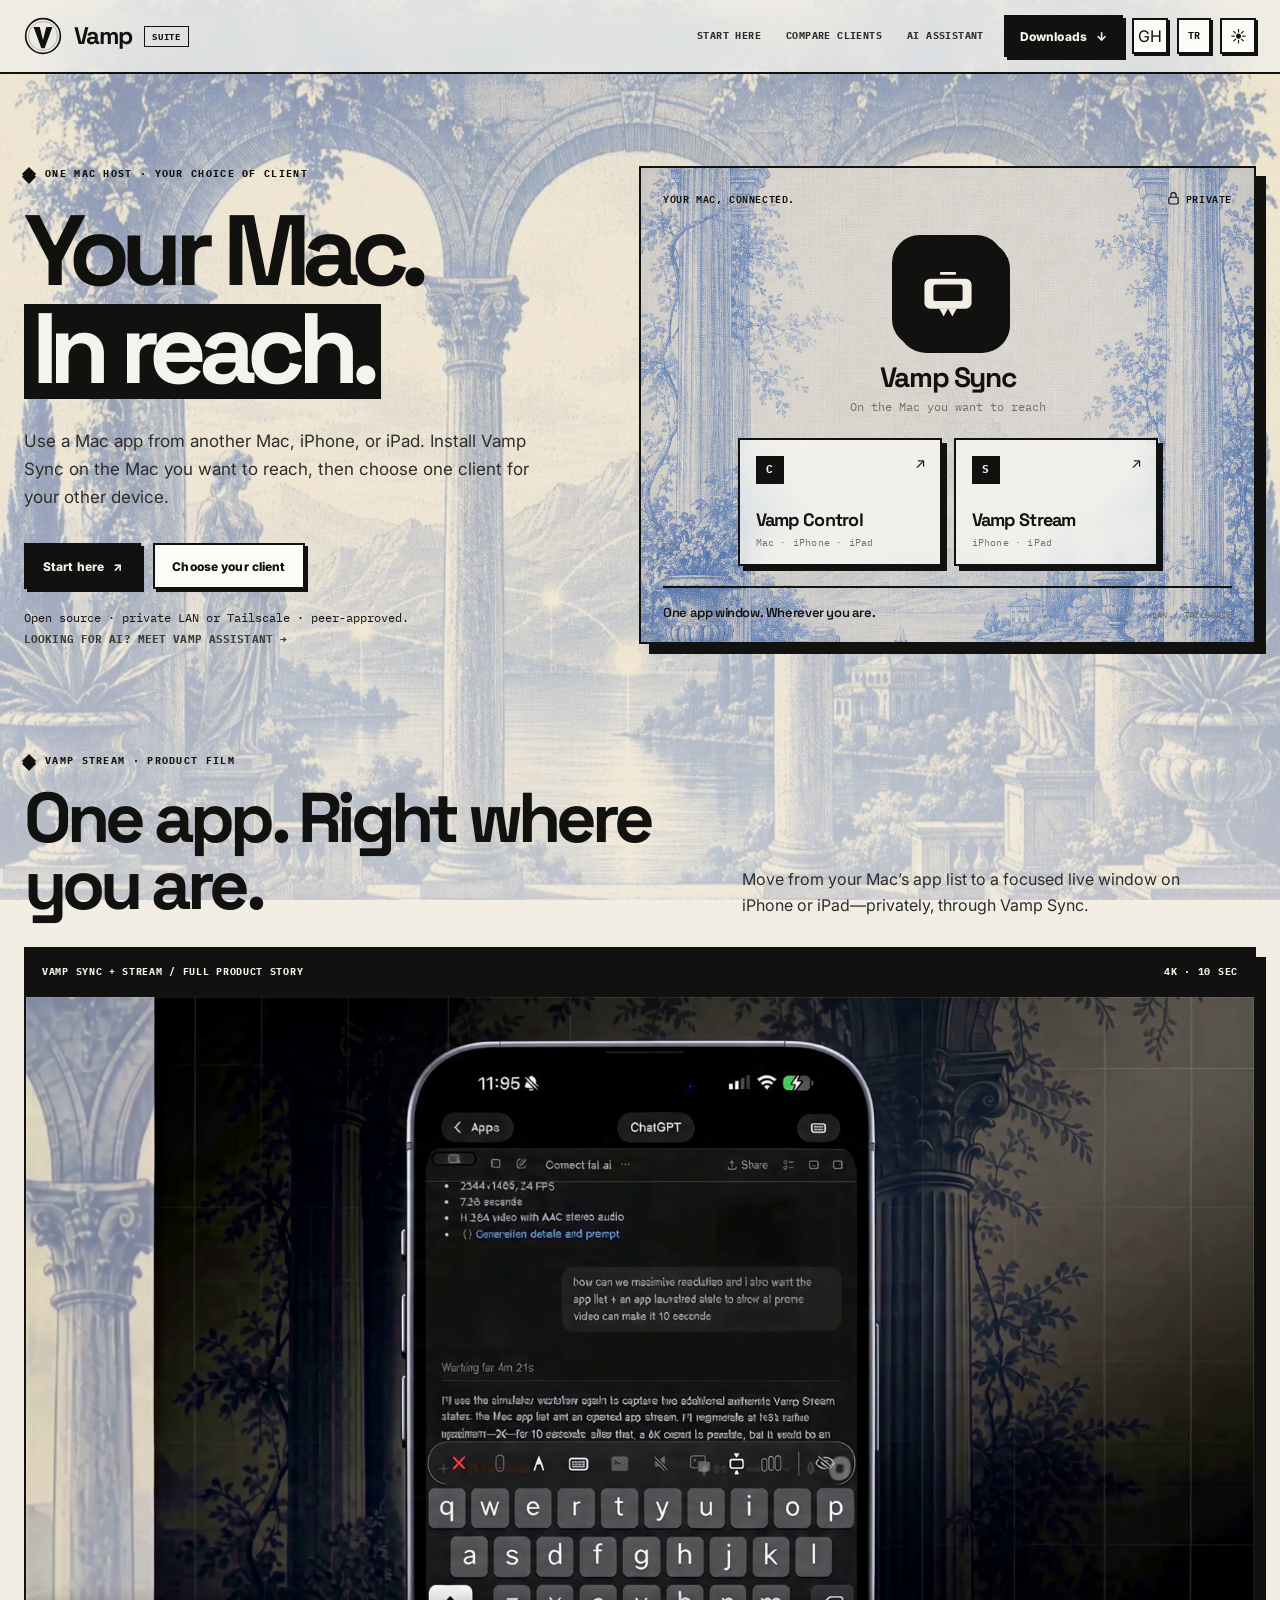
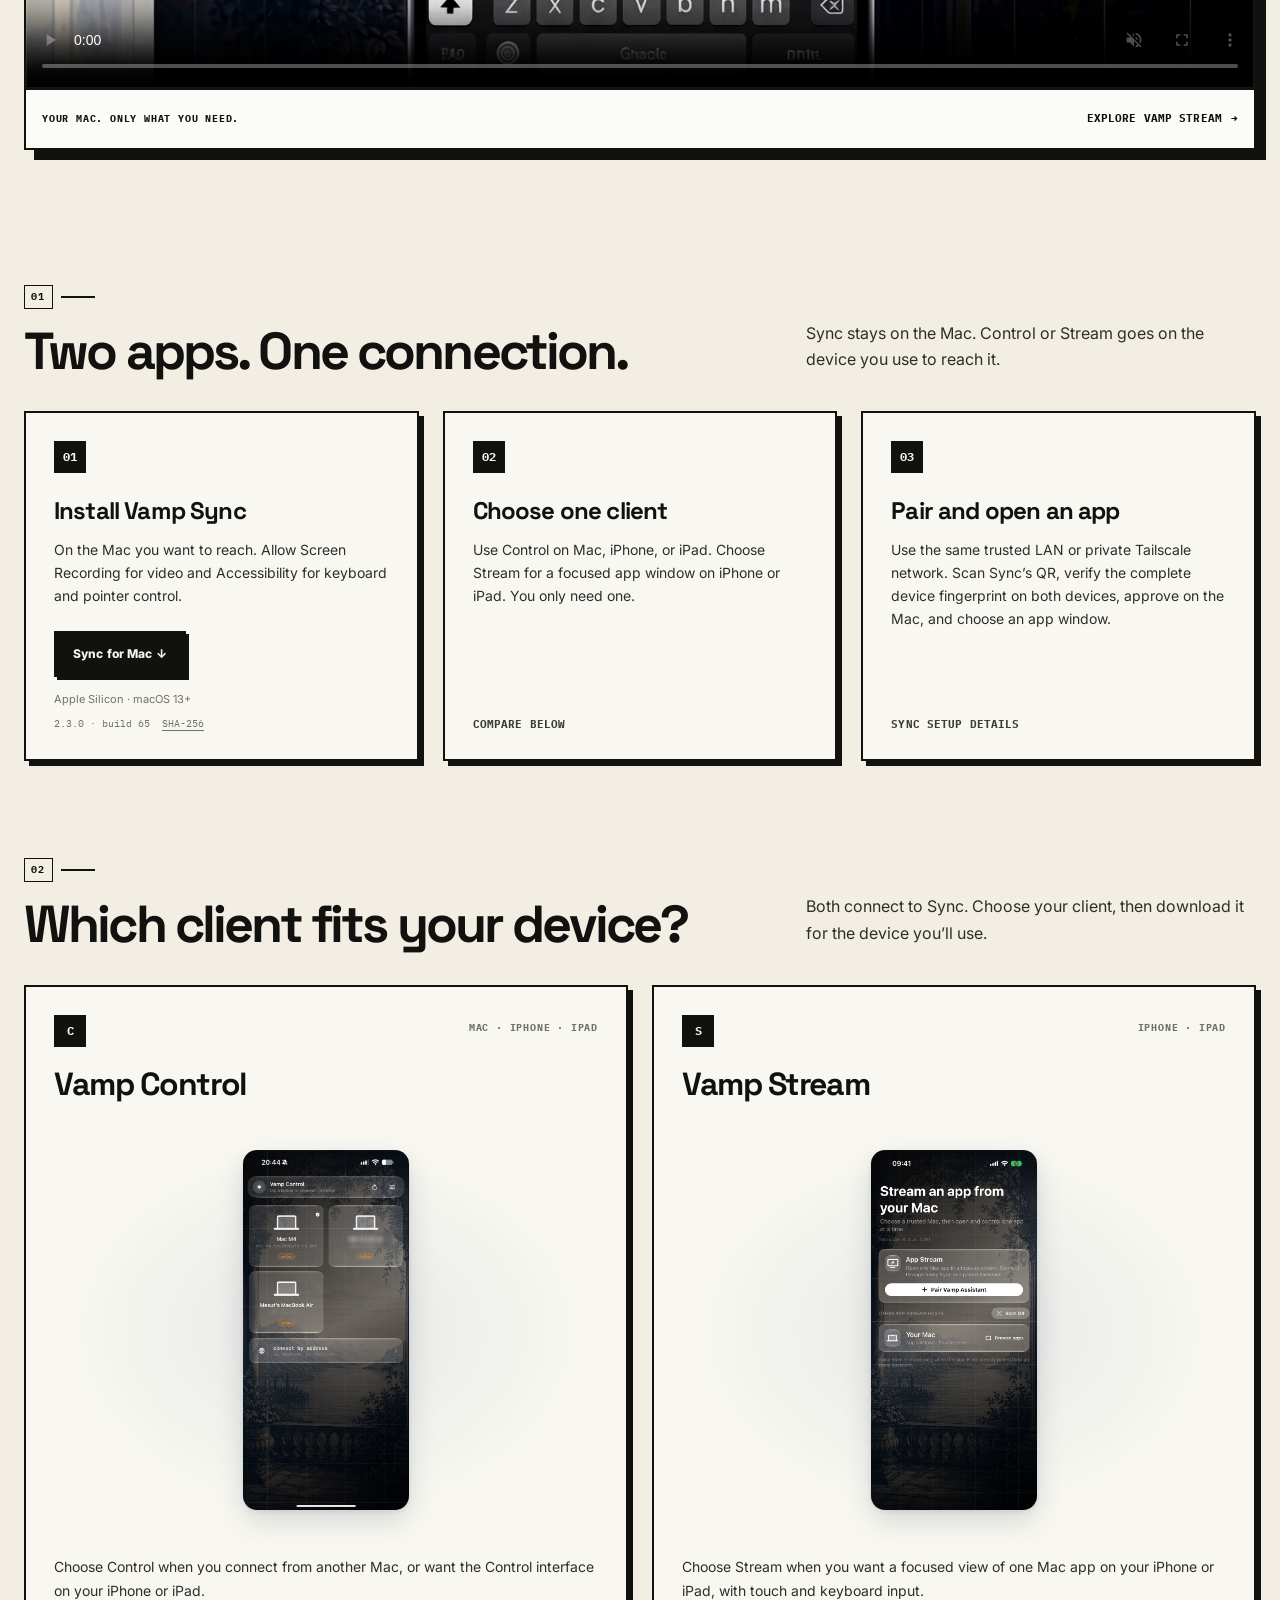
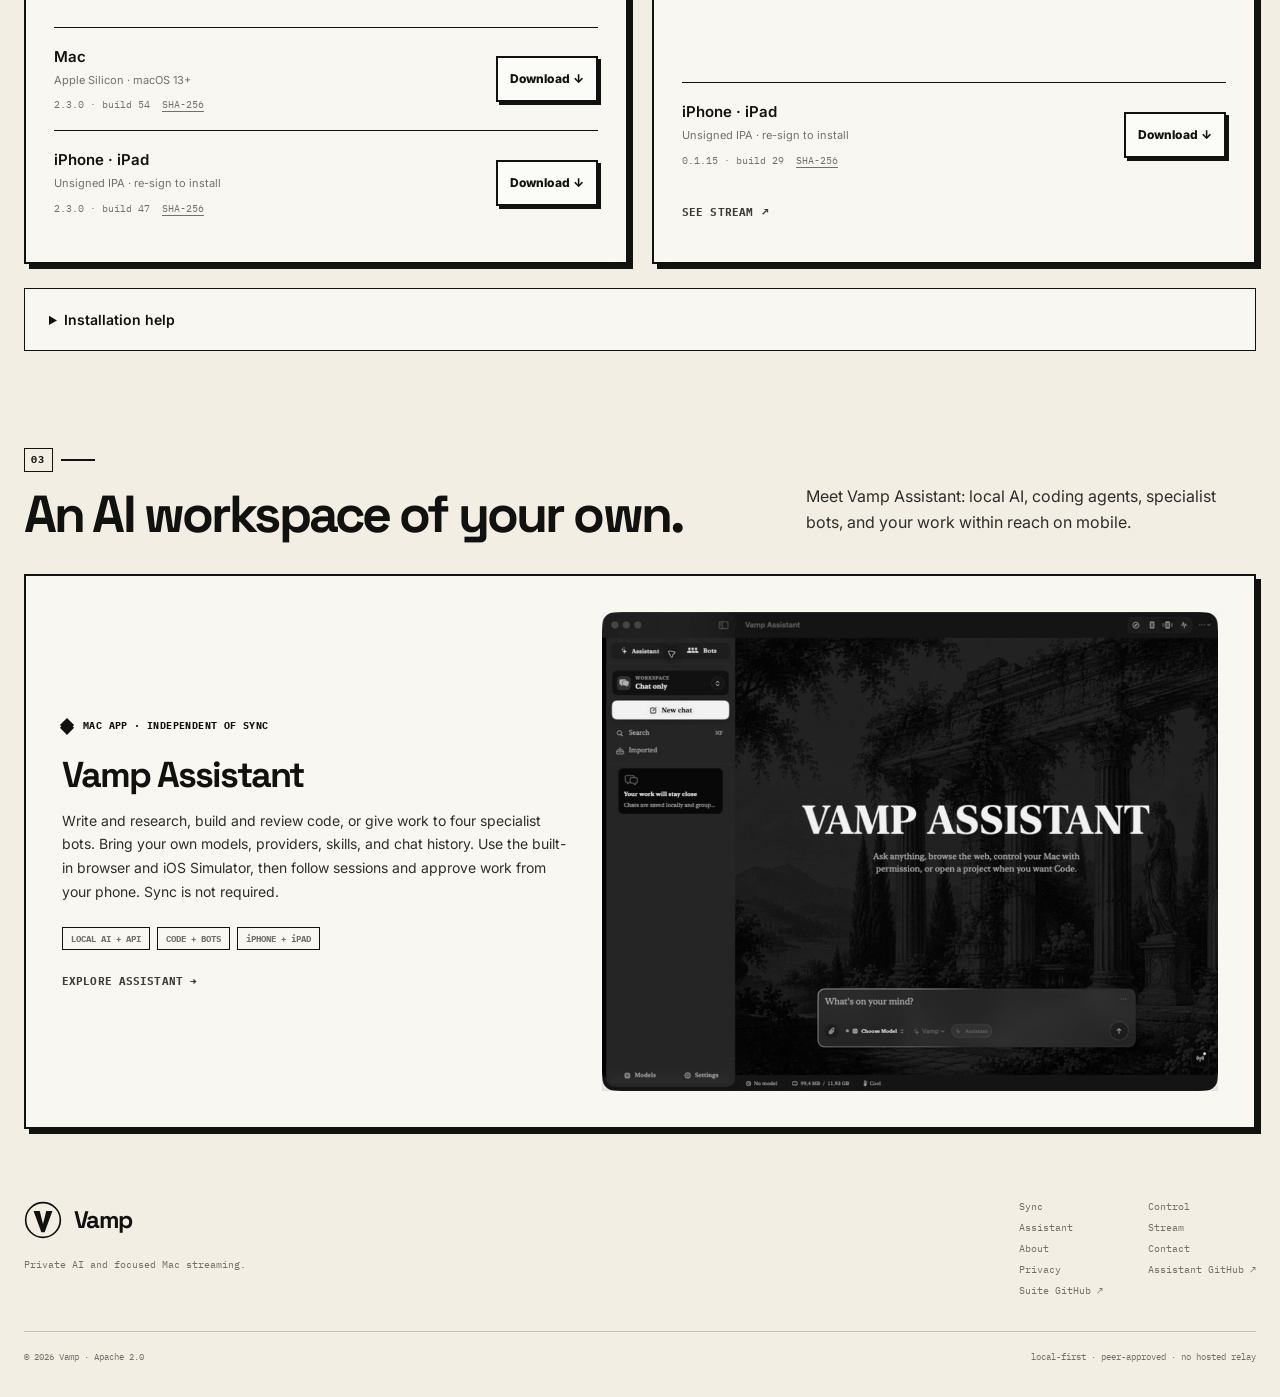
==== commit cb51cebb: "Update Stream downloads to 0.1.15 build 29" ====
--- a/docs/index.html
+++ b/docs/index.html
@@ -72,7 +72,7 @@
         <article class="family-card flow-step"><span class="card-number">02</span><h3 data-i18n="ux.step1">Choose one client</h3><p data-i18n="ux.step1Copy">Use Control on Mac, iPhone, or iPad. Choose Stream for a focused app window on iPhone or iPad. You only need one.</p><a class="text-button" href="#families"><span data-i18n="ux.step1Cta">Compare below</span></a></article>
         <article class="family-card flow-step"><span class="card-number">03</span><h3 data-i18n="ux.step2">Pair and open an app</h3><p data-i18n="ux.step2Copy">Use the same trusted LAN or private Tailscale network. Scan Sync’s QR, verify the complete device fingerprint on both devices, approve on the Mac, and choose an app window.</p><a class="text-button" href="sync/"><span data-i18n="ux.step2Cta">Sync setup details</span></a></article></div></section>
     <section class="container product-section" id="families"><div class="product-section-head"><div><div class="section-kicker"><span class="number">02</span><span class="bar"></span></div><h2 class="section-title" data-i18n="ux.clients">Which client fits your device?</h2></div><p class="section-lead" data-i18n="ux.clientsLead">Both connect to Sync. Choose your client, then download it for the device you’ll use.</p></div><div class="family-grid family-grid--two"><article class="family-card client-card" id="control"><div class="card-topline"><span class="card-number">C</span><span class="card-tag">Mac · iPhone · iPad</span></div><h3>Vamp Control</h3><a class="client-preview" href="assets/previews/vamp-control-ios-remote.png" target="_blank" rel="noreferrer" aria-label="Open full Vamp Control preview"><img src="assets/previews/vamp-control-ios-remote.png" alt="Vamp Control on iPhone" loading="lazy" width="589" height="1280"></a><p data-i18n="ux.control">Choose Control when you connect from another Mac, or want the Control interface on your iPhone or iPad.</p><div class="client-downloads"><div class="client-download" id="download-control-macos"><div><strong>Mac</strong><span class="platform-requirement">Apple Silicon · macOS 13+</span><div class="release-meta"><span data-release-version="vamp-control-macos">2.3.0 · build 54</span><a class="checksum-link" data-release-sha256="vamp-control-macos" href="https://github.com/Mesutcydev/vamp-suite/releases/download/vamp-suite-2.3.0-build-68/VampControl-macOS-2.3.0-build-54-adhoc.zip.sha256">SHA-256</a></div></div><a class="secondary-button" data-release-link="vamp-control-macos" aria-label="Download Vamp Control for Mac" href="https://github.com/Mesutcydev/vamp-suite/releases/download/vamp-suite-2.3.0-build-68/VampControl-macOS-2.3.0-build-54-adhoc.zip"><span data-i18n="ux.downloadAction">Download ↓</span></a></div><div class="client-download" id="download-control-ios"><div><strong>iPhone · iPad</strong><span class="platform-requirement"><span data-i18n="ux.unsignedIPA">Unsigned IPA · re-sign to install</span></span><div class="release-meta"><span data-release-version="vamp-control-ios">2.3.0 · build 47</span><a class="checksum-link" data-release-sha256="vamp-control-ios" href="https://github.com/Mesutcydev/vamp-suite/releases/download/vamp-suite-2.3.0-build-55/VampControl-iOS-2.3.0-build-47-altstore-unsigned.ipa.sha256">SHA-256</a></div></div><a class="secondary-button" data-release-link="vamp-control-ios" aria-label="Download Vamp Control for iPhone · iPad" href="https://github.com/Mesutcydev/vamp-suite/releases/download/vamp-suite-2.3.0-build-55/VampControl-iOS-2.3.0-build-47-altstore-unsigned.ipa"><span data-i18n="ux.downloadAction">Download ↓</span></a></div></div></article>
-        <article class="family-card client-card"><div class="card-topline"><span class="card-number">S</span><span class="card-tag">iPhone · iPad</span></div><h3>Vamp Stream</h3><a class="client-preview" href="assets/previews/stream-ios-pairing-full.png" target="_blank" rel="noreferrer" aria-label="Open full Vamp Stream preview"><img src="assets/previews/stream-ios-pairing-full.png" alt="Vamp Stream on iPhone" loading="lazy" width="1206" height="2622"></a><p data-i18n="ux.stream">Choose Stream when you want a focused view of one Mac app on your iPhone or iPad, with touch and keyboard input.</p><div class="client-downloads"><div class="client-download" id="download-stream-ios"><div><strong>iPhone · iPad</strong><span class="platform-requirement"><span data-i18n="ux.unsignedIPA">Unsigned IPA · re-sign to install</span></span><div class="release-meta"><span data-release-version="vamp-stream-ios">0.1.14 · build 28</span><a class="checksum-link" data-release-sha256="vamp-stream-ios" href="https://github.com/Mesutcydev/vamp-suite/releases/download/vamp-suite-2.3.0-build-70/VampStream-iOS-0.1.14-build-28-altstore-unsigned.ipa.sha256">SHA-256</a></div></div><a class="secondary-button" data-release-link="vamp-stream-ios" aria-label="Download Vamp Stream for iPhone · iPad" href="https://github.com/Mesutcydev/vamp-suite/releases/download/vamp-suite-2.3.0-build-70/VampStream-iOS-0.1.14-build-28-altstore-unsigned.ipa"><span data-i18n="ux.downloadAction">Download ↓</span></a></div><a class="text-button client-detail-link" href="stream/"><span data-i18n="ux.streamPreview">See Stream</span> ↗</a></div></article></div><details class="install-notes"><summary data-i18n="ux.installNotes">Installation help</summary><p data-i18n="ux.install">Mac downloads are direct builds and may need “Open Anyway” in System Settings on first launch. iOS downloads need AltStore-style re-signing with your own Apple ID.</p><div class="card-actions"><a class="text-button" href="https://github.com/Mesutcydev/vamp-suite/blob/main/docs/INSTALL.md"><span data-i18n="ux.installGuide">Mac install guide ↗</span></a><a class="text-button" href="https://github.com/Mesutcydev/vamp-suite/blob/main/docs/IOS_SIDELOAD.md"><span data-i18n="ux.iosGuide">iOS install guide ↗</span></a></div></details></section>
+        <article class="family-card client-card"><div class="card-topline"><span class="card-number">S</span><span class="card-tag">iPhone · iPad</span></div><h3>Vamp Stream</h3><a class="client-preview" href="assets/previews/stream-ios-pairing-full.png" target="_blank" rel="noreferrer" aria-label="Open full Vamp Stream preview"><img src="assets/previews/stream-ios-pairing-full.png" alt="Vamp Stream on iPhone" loading="lazy" width="1206" height="2622"></a><p data-i18n="ux.stream">Choose Stream when you want a focused view of one Mac app on your iPhone or iPad, with touch and keyboard input.</p><div class="client-downloads"><div class="client-download" id="download-stream-ios"><div><strong>iPhone · iPad</strong><span class="platform-requirement"><span data-i18n="ux.unsignedIPA">Unsigned IPA · re-sign to install</span></span><div class="release-meta"><span data-release-version="vamp-stream-ios">0.1.15 · build 29</span><a class="checksum-link" data-release-sha256="vamp-stream-ios" href="https://github.com/Mesutcydev/vamp-suite/releases/download/vamp-suite-2.3.0-build-71/VampStream-iOS-0.1.15-build-29-altstore-unsigned.ipa.sha256">SHA-256</a></div></div><a class="secondary-button" data-release-link="vamp-stream-ios" aria-label="Download Vamp Stream for iPhone · iPad" href="https://github.com/Mesutcydev/vamp-suite/releases/download/vamp-suite-2.3.0-build-71/VampStream-iOS-0.1.15-build-29-altstore-unsigned.ipa"><span data-i18n="ux.downloadAction">Download ↓</span></a></div><a class="text-button client-detail-link" href="stream/"><span data-i18n="ux.streamPreview">See Stream</span> ↗</a></div></article></div><details class="install-notes"><summary data-i18n="ux.installNotes">Installation help</summary><p data-i18n="ux.install">Mac downloads are direct builds and may need “Open Anyway” in System Settings on first launch. iOS downloads need AltStore-style re-signing with your own Apple ID.</p><div class="card-actions"><a class="text-button" href="https://github.com/Mesutcydev/vamp-suite/blob/main/docs/INSTALL.md"><span data-i18n="ux.installGuide">Mac install guide ↗</span></a><a class="text-button" href="https://github.com/Mesutcydev/vamp-suite/blob/main/docs/IOS_SIDELOAD.md"><span data-i18n="ux.iosGuide">iOS install guide ↗</span></a></div></details></section>
     <section class="container product-section" id="assistant"><div class="product-section-head"><div><div class="section-kicker"><span class="number">03</span><span class="bar"></span></div><h2 class="section-title" data-i18n="ai.homeTitle">An AI workspace of your own.</h2></div><p class="section-lead" data-i18n="ai.homeLead">Meet Vamp Assistant: local AI, coding agents, specialist bots, and your work within reach on mobile.</p></div><article class="family-card optional-assistant"><div><div class="eyebrow"><span data-i18n="ai.independent">Mac app · independent of Sync</span></div><h3>Vamp Assistant</h3><p data-i18n="ai.homeCopy">Write and research, build and review code, or give work to four specialist bots. Bring your own models, providers, skills, and chat history. Use the built-in browser and iOS Simulator, then follow sessions and approve work from your phone. Sync is not required.</p><div class="card-meta"><span>LOCAL AI + API</span><span>CODE + BOTS</span><span>iPHONE + iPAD</span></div><a class="text-button" href="assistant/"><span data-i18n="ux.assistantMore">Explore Assistant →</span></a></div><a class="family-preview assistant-desktop-preview" href="assets/assistant/app.png" target="_blank" rel="noreferrer" aria-label="Open full Assistant Mac preview"><img src="assets/assistant/app.png" alt="Vamp Assistant Mac workspace with chats, models, and agent controls" loading="lazy" width="989" height="768"></a></article></section></main>
 
   <footer class="container site-footer"><div class="footer-top"><div class="footer-brand"><a class="brand" href="#top" aria-label="Vamp home"><span class="brand-mark" aria-hidden="true"><svg viewBox="0 0 32 32"><circle cx="16" cy="16" r="14.6" fill="none" stroke="currentColor" stroke-width="1.4"/><path fill="currentColor" d="M8.05 8.4h5.2L16 19.4l2.75-11h5.2L17.4 26.3h-2.8L8.05 8.4z"/></svg></span><span class="brand-word">Vamp</span></a><p data-i18n="footer.familyCopy">Private AI and focused Mac streaming.</p></div><div class="footer-links"><a href="sync/">Sync</a><a href="#control">Control</a><a href="assistant/">Assistant</a><a href="stream/">Stream</a><a href="about/">About</a><a href="contact/">Contact</a><a href="privacy/">Privacy</a><a href="https://github.com/Mesutcydev/vamp-assistant" target="_blank" rel="noreferrer">Assistant GitHub ↗</a><a href="https://github.com/Mesutcydev/vamp-suite" target="_blank" rel="noreferrer">Suite GitHub ↗</a></div></div><div class="footer-bottom"><span>© <span id="year"></span> Vamp · Apache 2.0</span><span data-i18n="footer.meta">local-first · peer-approved · no hosted relay</span></div></footer>
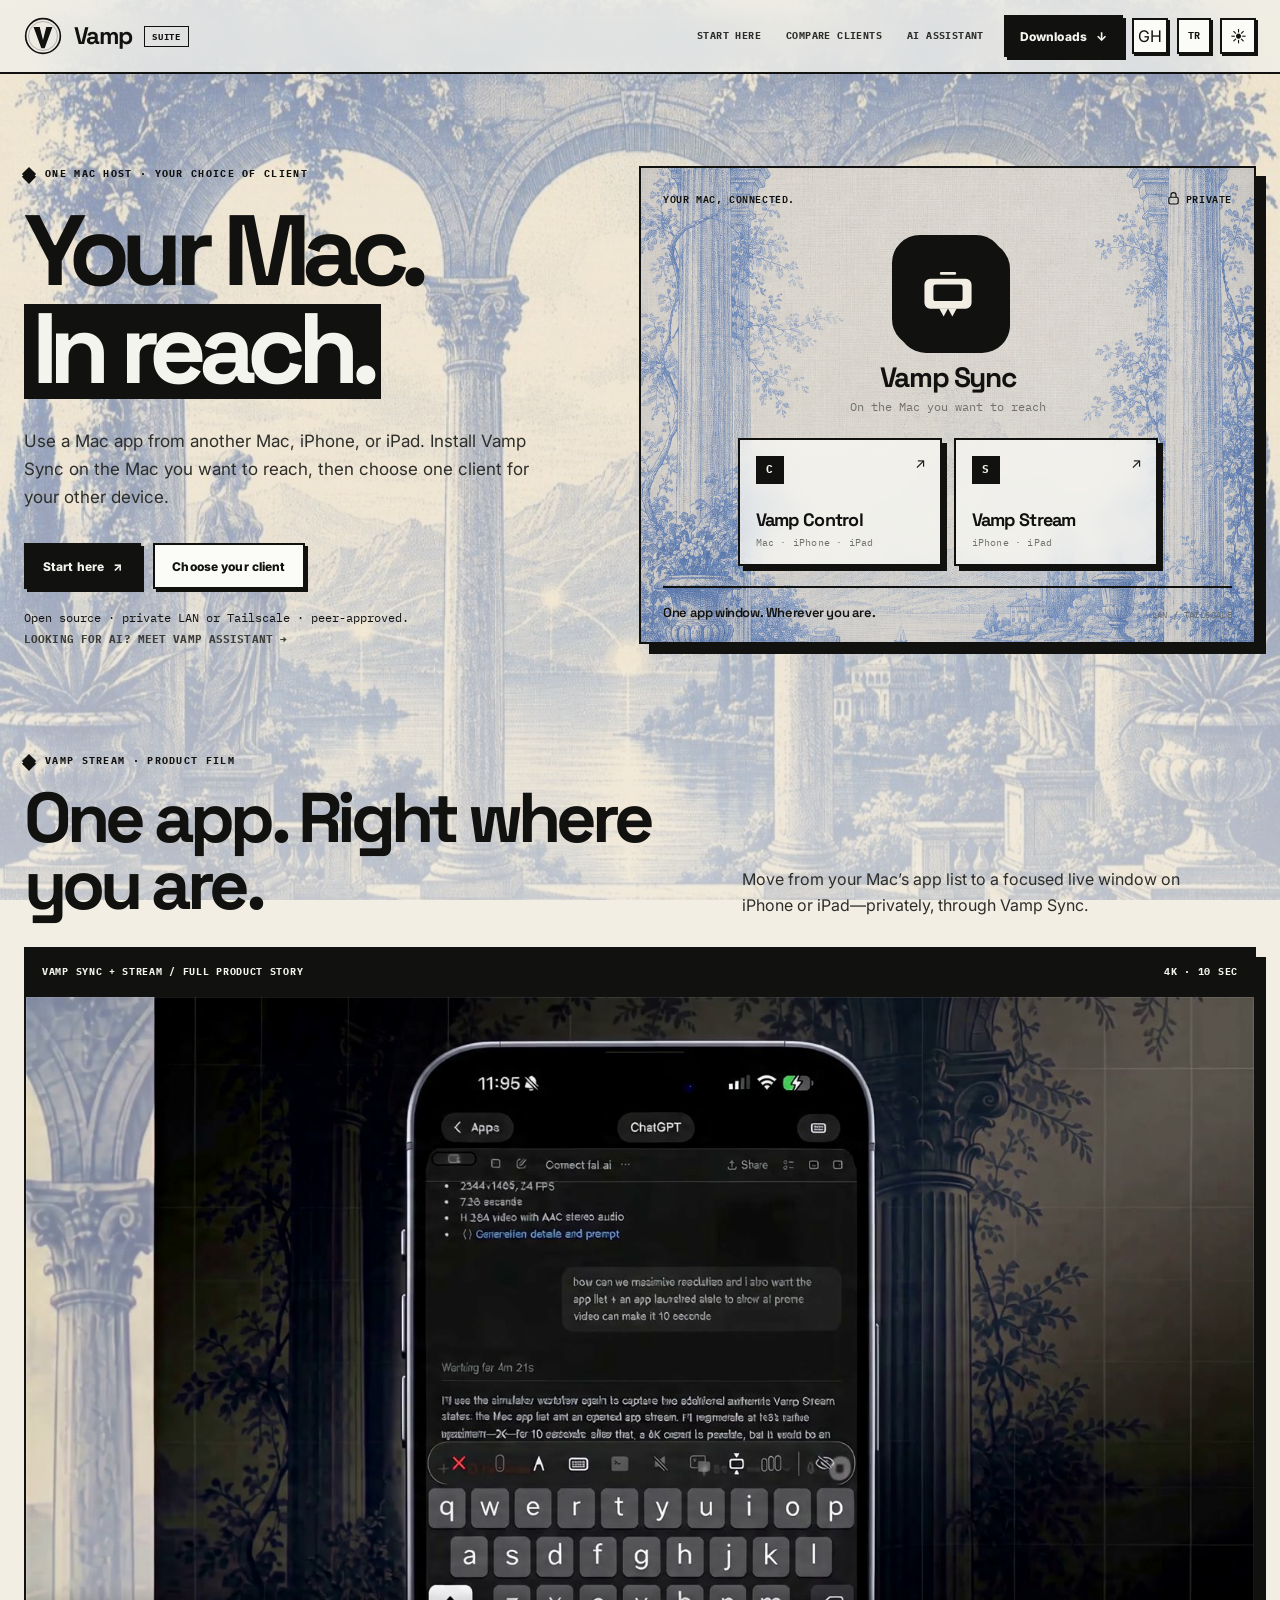
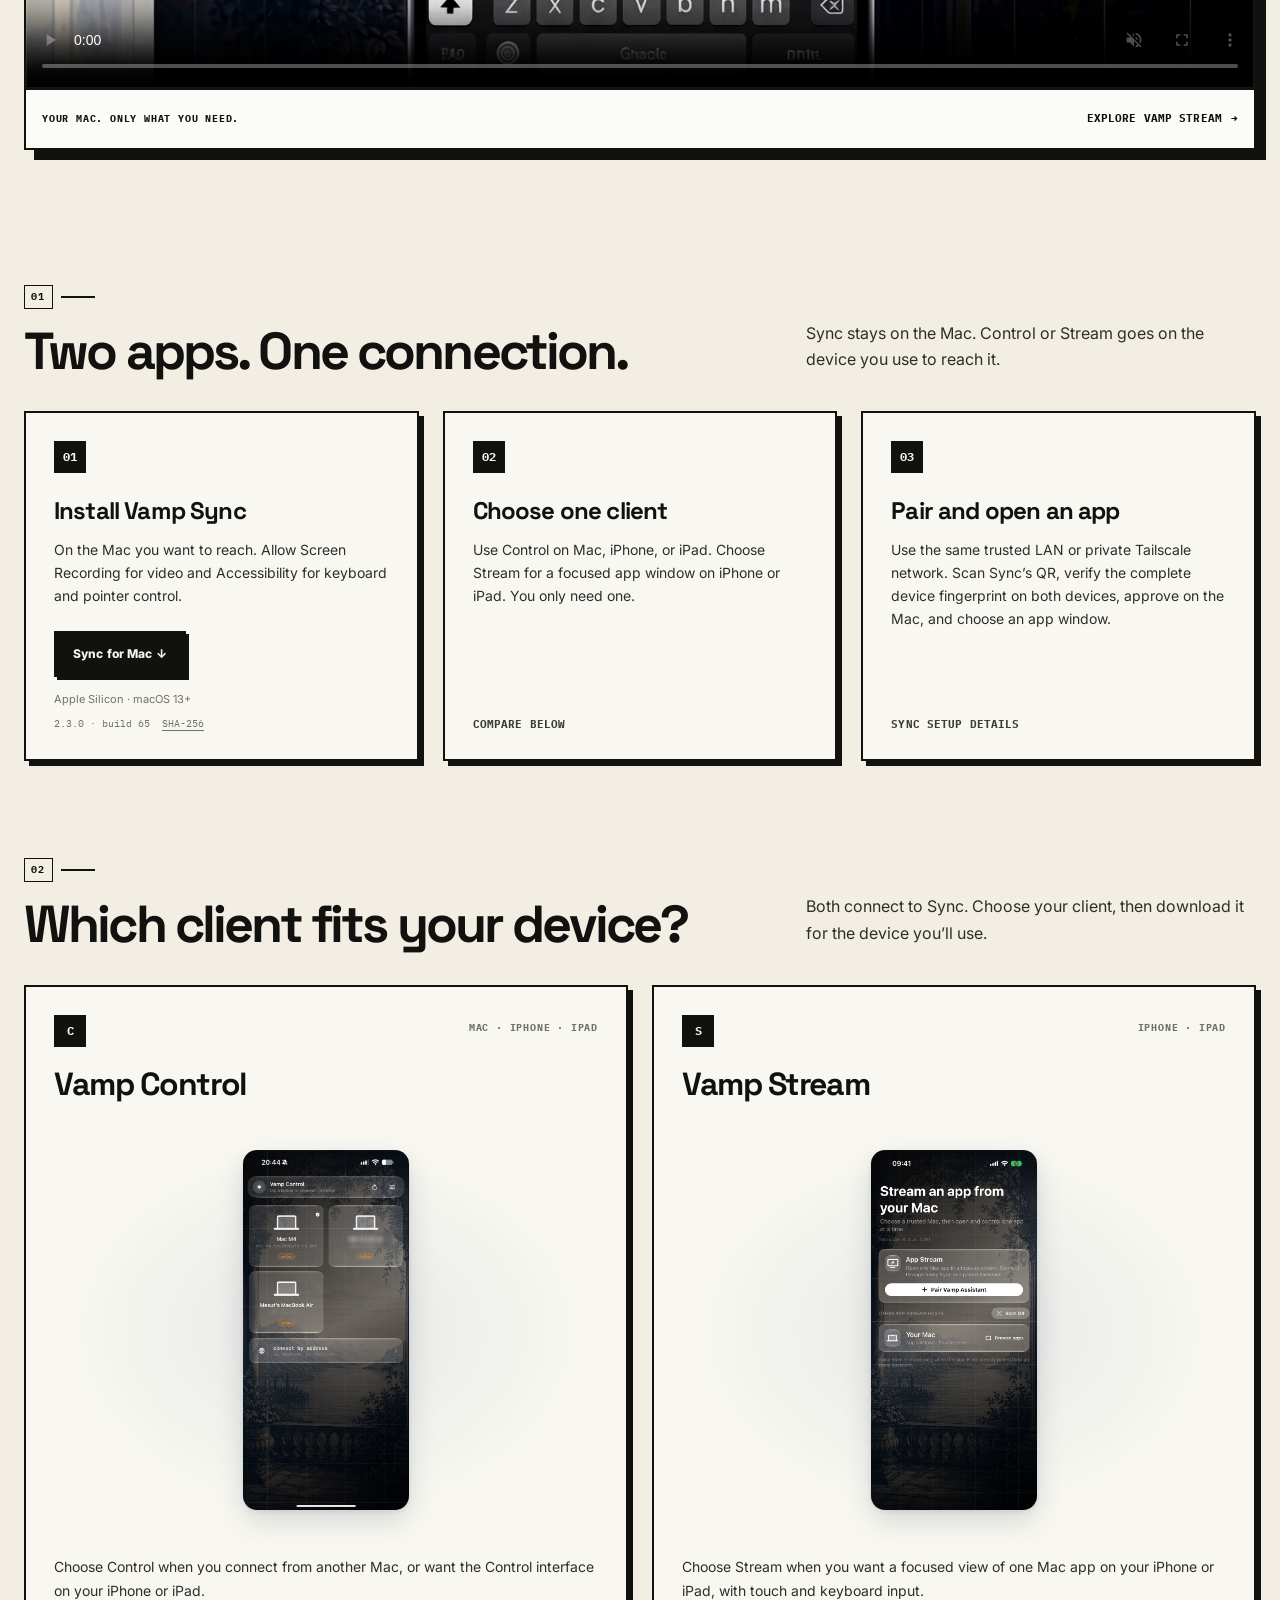
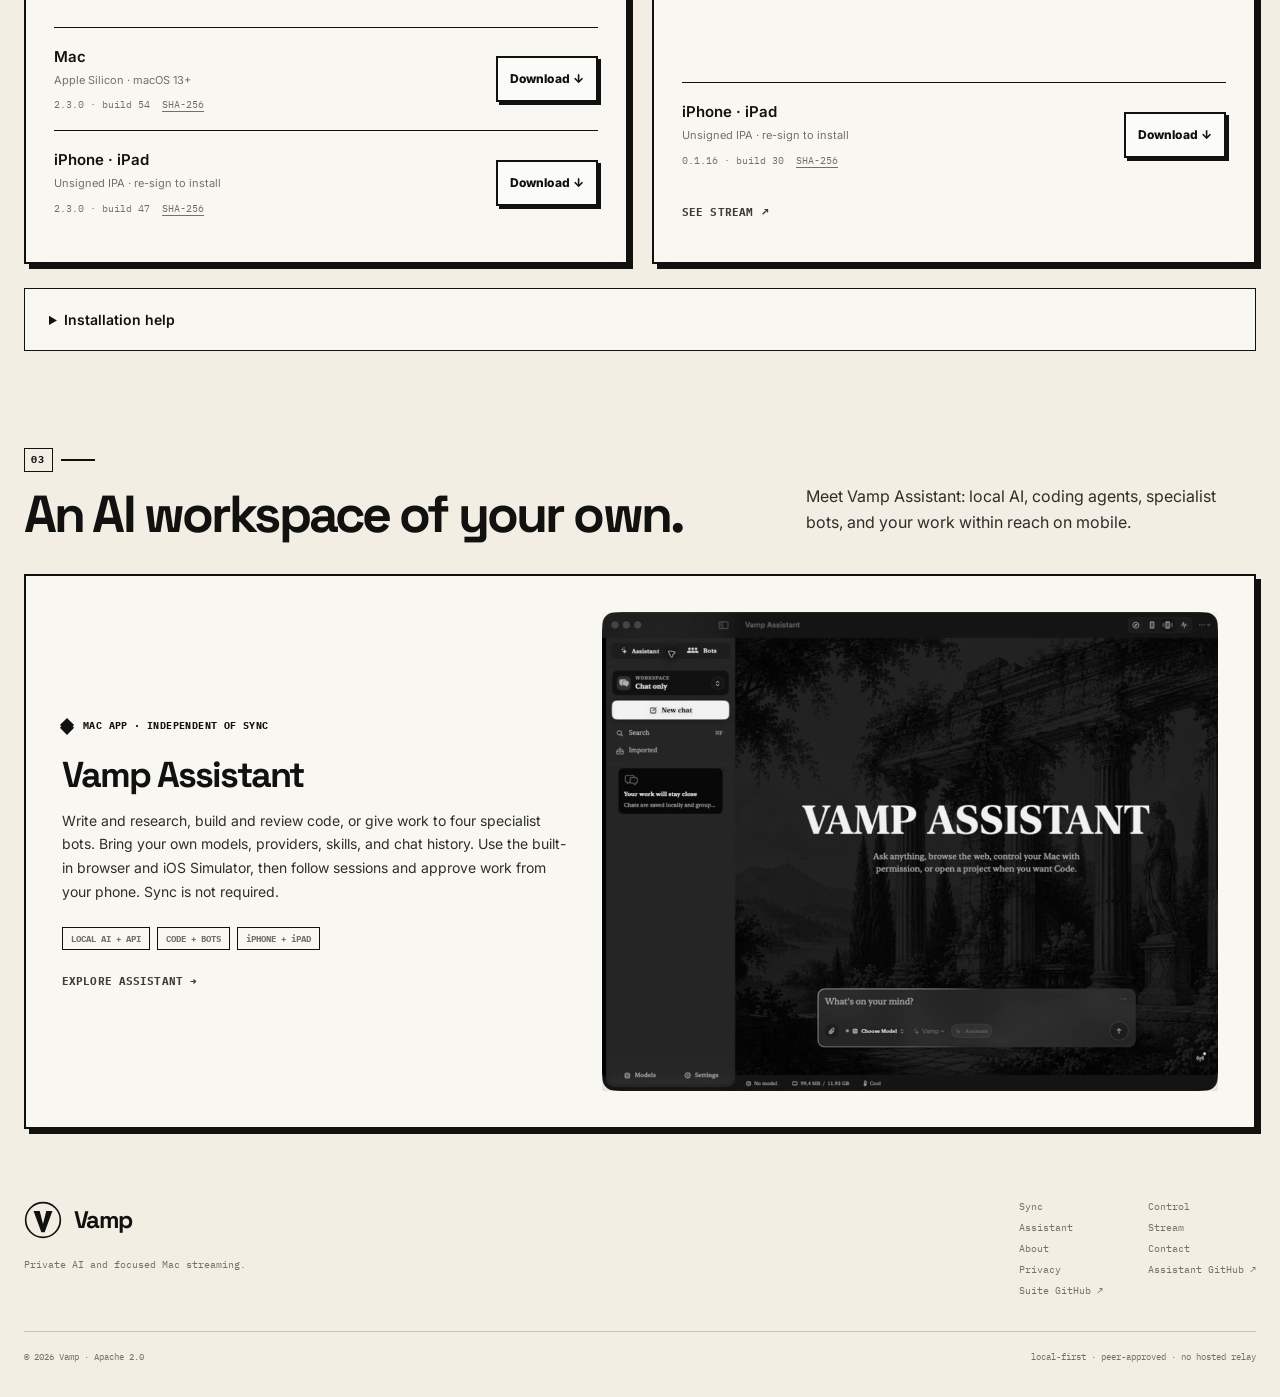
==== commit a328ae93: "Update Stream downloads to 0.1.16 build 30" ====
--- a/docs/index.html
+++ b/docs/index.html
@@ -72,7 +72,7 @@
         <article class="family-card flow-step"><span class="card-number">02</span><h3 data-i18n="ux.step1">Choose one client</h3><p data-i18n="ux.step1Copy">Use Control on Mac, iPhone, or iPad. Choose Stream for a focused app window on iPhone or iPad. You only need one.</p><a class="text-button" href="#families"><span data-i18n="ux.step1Cta">Compare below</span></a></article>
         <article class="family-card flow-step"><span class="card-number">03</span><h3 data-i18n="ux.step2">Pair and open an app</h3><p data-i18n="ux.step2Copy">Use the same trusted LAN or private Tailscale network. Scan Sync’s QR, verify the complete device fingerprint on both devices, approve on the Mac, and choose an app window.</p><a class="text-button" href="sync/"><span data-i18n="ux.step2Cta">Sync setup details</span></a></article></div></section>
     <section class="container product-section" id="families"><div class="product-section-head"><div><div class="section-kicker"><span class="number">02</span><span class="bar"></span></div><h2 class="section-title" data-i18n="ux.clients">Which client fits your device?</h2></div><p class="section-lead" data-i18n="ux.clientsLead">Both connect to Sync. Choose your client, then download it for the device you’ll use.</p></div><div class="family-grid family-grid--two"><article class="family-card client-card" id="control"><div class="card-topline"><span class="card-number">C</span><span class="card-tag">Mac · iPhone · iPad</span></div><h3>Vamp Control</h3><a class="client-preview" href="assets/previews/vamp-control-ios-remote.png" target="_blank" rel="noreferrer" aria-label="Open full Vamp Control preview"><img src="assets/previews/vamp-control-ios-remote.png" alt="Vamp Control on iPhone" loading="lazy" width="589" height="1280"></a><p data-i18n="ux.control">Choose Control when you connect from another Mac, or want the Control interface on your iPhone or iPad.</p><div class="client-downloads"><div class="client-download" id="download-control-macos"><div><strong>Mac</strong><span class="platform-requirement">Apple Silicon · macOS 13+</span><div class="release-meta"><span data-release-version="vamp-control-macos">2.3.0 · build 54</span><a class="checksum-link" data-release-sha256="vamp-control-macos" href="https://github.com/Mesutcydev/vamp-suite/releases/download/vamp-suite-2.3.0-build-68/VampControl-macOS-2.3.0-build-54-adhoc.zip.sha256">SHA-256</a></div></div><a class="secondary-button" data-release-link="vamp-control-macos" aria-label="Download Vamp Control for Mac" href="https://github.com/Mesutcydev/vamp-suite/releases/download/vamp-suite-2.3.0-build-68/VampControl-macOS-2.3.0-build-54-adhoc.zip"><span data-i18n="ux.downloadAction">Download ↓</span></a></div><div class="client-download" id="download-control-ios"><div><strong>iPhone · iPad</strong><span class="platform-requirement"><span data-i18n="ux.unsignedIPA">Unsigned IPA · re-sign to install</span></span><div class="release-meta"><span data-release-version="vamp-control-ios">2.3.0 · build 47</span><a class="checksum-link" data-release-sha256="vamp-control-ios" href="https://github.com/Mesutcydev/vamp-suite/releases/download/vamp-suite-2.3.0-build-55/VampControl-iOS-2.3.0-build-47-altstore-unsigned.ipa.sha256">SHA-256</a></div></div><a class="secondary-button" data-release-link="vamp-control-ios" aria-label="Download Vamp Control for iPhone · iPad" href="https://github.com/Mesutcydev/vamp-suite/releases/download/vamp-suite-2.3.0-build-55/VampControl-iOS-2.3.0-build-47-altstore-unsigned.ipa"><span data-i18n="ux.downloadAction">Download ↓</span></a></div></div></article>
-        <article class="family-card client-card"><div class="card-topline"><span class="card-number">S</span><span class="card-tag">iPhone · iPad</span></div><h3>Vamp Stream</h3><a class="client-preview" href="assets/previews/stream-ios-pairing-full.png" target="_blank" rel="noreferrer" aria-label="Open full Vamp Stream preview"><img src="assets/previews/stream-ios-pairing-full.png" alt="Vamp Stream on iPhone" loading="lazy" width="1206" height="2622"></a><p data-i18n="ux.stream">Choose Stream when you want a focused view of one Mac app on your iPhone or iPad, with touch and keyboard input.</p><div class="client-downloads"><div class="client-download" id="download-stream-ios"><div><strong>iPhone · iPad</strong><span class="platform-requirement"><span data-i18n="ux.unsignedIPA">Unsigned IPA · re-sign to install</span></span><div class="release-meta"><span data-release-version="vamp-stream-ios">0.1.15 · build 29</span><a class="checksum-link" data-release-sha256="vamp-stream-ios" href="https://github.com/Mesutcydev/vamp-suite/releases/download/vamp-suite-2.3.0-build-71/VampStream-iOS-0.1.15-build-29-altstore-unsigned.ipa.sha256">SHA-256</a></div></div><a class="secondary-button" data-release-link="vamp-stream-ios" aria-label="Download Vamp Stream for iPhone · iPad" href="https://github.com/Mesutcydev/vamp-suite/releases/download/vamp-suite-2.3.0-build-71/VampStream-iOS-0.1.15-build-29-altstore-unsigned.ipa"><span data-i18n="ux.downloadAction">Download ↓</span></a></div><a class="text-button client-detail-link" href="stream/"><span data-i18n="ux.streamPreview">See Stream</span> ↗</a></div></article></div><details class="install-notes"><summary data-i18n="ux.installNotes">Installation help</summary><p data-i18n="ux.install">Mac downloads are direct builds and may need “Open Anyway” in System Settings on first launch. iOS downloads need AltStore-style re-signing with your own Apple ID.</p><div class="card-actions"><a class="text-button" href="https://github.com/Mesutcydev/vamp-suite/blob/main/docs/INSTALL.md"><span data-i18n="ux.installGuide">Mac install guide ↗</span></a><a class="text-button" href="https://github.com/Mesutcydev/vamp-suite/blob/main/docs/IOS_SIDELOAD.md"><span data-i18n="ux.iosGuide">iOS install guide ↗</span></a></div></details></section>
+        <article class="family-card client-card"><div class="card-topline"><span class="card-number">S</span><span class="card-tag">iPhone · iPad</span></div><h3>Vamp Stream</h3><a class="client-preview" href="assets/previews/stream-ios-pairing-full.png" target="_blank" rel="noreferrer" aria-label="Open full Vamp Stream preview"><img src="assets/previews/stream-ios-pairing-full.png" alt="Vamp Stream on iPhone" loading="lazy" width="1206" height="2622"></a><p data-i18n="ux.stream">Choose Stream when you want a focused view of one Mac app on your iPhone or iPad, with touch and keyboard input.</p><div class="client-downloads"><div class="client-download" id="download-stream-ios"><div><strong>iPhone · iPad</strong><span class="platform-requirement"><span data-i18n="ux.unsignedIPA">Unsigned IPA · re-sign to install</span></span><div class="release-meta"><span data-release-version="vamp-stream-ios">0.1.16 · build 30</span><a class="checksum-link" data-release-sha256="vamp-stream-ios" href="https://github.com/Mesutcydev/vamp-suite/releases/download/vamp-suite-2.3.0-build-72/VampStream-iOS-0.1.16-build-30-altstore-unsigned.ipa.sha256">SHA-256</a></div></div><a class="secondary-button" data-release-link="vamp-stream-ios" aria-label="Download Vamp Stream for iPhone · iPad" href="https://github.com/Mesutcydev/vamp-suite/releases/download/vamp-suite-2.3.0-build-72/VampStream-iOS-0.1.16-build-30-altstore-unsigned.ipa"><span data-i18n="ux.downloadAction">Download ↓</span></a></div><a class="text-button client-detail-link" href="stream/"><span data-i18n="ux.streamPreview">See Stream</span> ↗</a></div></article></div><details class="install-notes"><summary data-i18n="ux.installNotes">Installation help</summary><p data-i18n="ux.install">Mac downloads are direct builds and may need “Open Anyway” in System Settings on first launch. iOS downloads need AltStore-style re-signing with your own Apple ID.</p><div class="card-actions"><a class="text-button" href="https://github.com/Mesutcydev/vamp-suite/blob/main/docs/INSTALL.md"><span data-i18n="ux.installGuide">Mac install guide ↗</span></a><a class="text-button" href="https://github.com/Mesutcydev/vamp-suite/blob/main/docs/IOS_SIDELOAD.md"><span data-i18n="ux.iosGuide">iOS install guide ↗</span></a></div></details></section>
     <section class="container product-section" id="assistant"><div class="product-section-head"><div><div class="section-kicker"><span class="number">03</span><span class="bar"></span></div><h2 class="section-title" data-i18n="ai.homeTitle">An AI workspace of your own.</h2></div><p class="section-lead" data-i18n="ai.homeLead">Meet Vamp Assistant: local AI, coding agents, specialist bots, and your work within reach on mobile.</p></div><article class="family-card optional-assistant"><div><div class="eyebrow"><span data-i18n="ai.independent">Mac app · independent of Sync</span></div><h3>Vamp Assistant</h3><p data-i18n="ai.homeCopy">Write and research, build and review code, or give work to four specialist bots. Bring your own models, providers, skills, and chat history. Use the built-in browser and iOS Simulator, then follow sessions and approve work from your phone. Sync is not required.</p><div class="card-meta"><span>LOCAL AI + API</span><span>CODE + BOTS</span><span>iPHONE + iPAD</span></div><a class="text-button" href="assistant/"><span data-i18n="ux.assistantMore">Explore Assistant →</span></a></div><a class="family-preview assistant-desktop-preview" href="assets/assistant/app.png" target="_blank" rel="noreferrer" aria-label="Open full Assistant Mac preview"><img src="assets/assistant/app.png" alt="Vamp Assistant Mac workspace with chats, models, and agent controls" loading="lazy" width="989" height="768"></a></article></section></main>
 
   <footer class="container site-footer"><div class="footer-top"><div class="footer-brand"><a class="brand" href="#top" aria-label="Vamp home"><span class="brand-mark" aria-hidden="true"><svg viewBox="0 0 32 32"><circle cx="16" cy="16" r="14.6" fill="none" stroke="currentColor" stroke-width="1.4"/><path fill="currentColor" d="M8.05 8.4h5.2L16 19.4l2.75-11h5.2L17.4 26.3h-2.8L8.05 8.4z"/></svg></span><span class="brand-word">Vamp</span></a><p data-i18n="footer.familyCopy">Private AI and focused Mac streaming.</p></div><div class="footer-links"><a href="sync/">Sync</a><a href="#control">Control</a><a href="assistant/">Assistant</a><a href="stream/">Stream</a><a href="about/">About</a><a href="contact/">Contact</a><a href="privacy/">Privacy</a><a href="https://github.com/Mesutcydev/vamp-assistant" target="_blank" rel="noreferrer">Assistant GitHub ↗</a><a href="https://github.com/Mesutcydev/vamp-suite" target="_blank" rel="noreferrer">Suite GitHub ↗</a></div></div><div class="footer-bottom"><span>© <span id="year"></span> Vamp · Apache 2.0</span><span data-i18n="footer.meta">local-first · peer-approved · no hosted relay</span></div></footer>
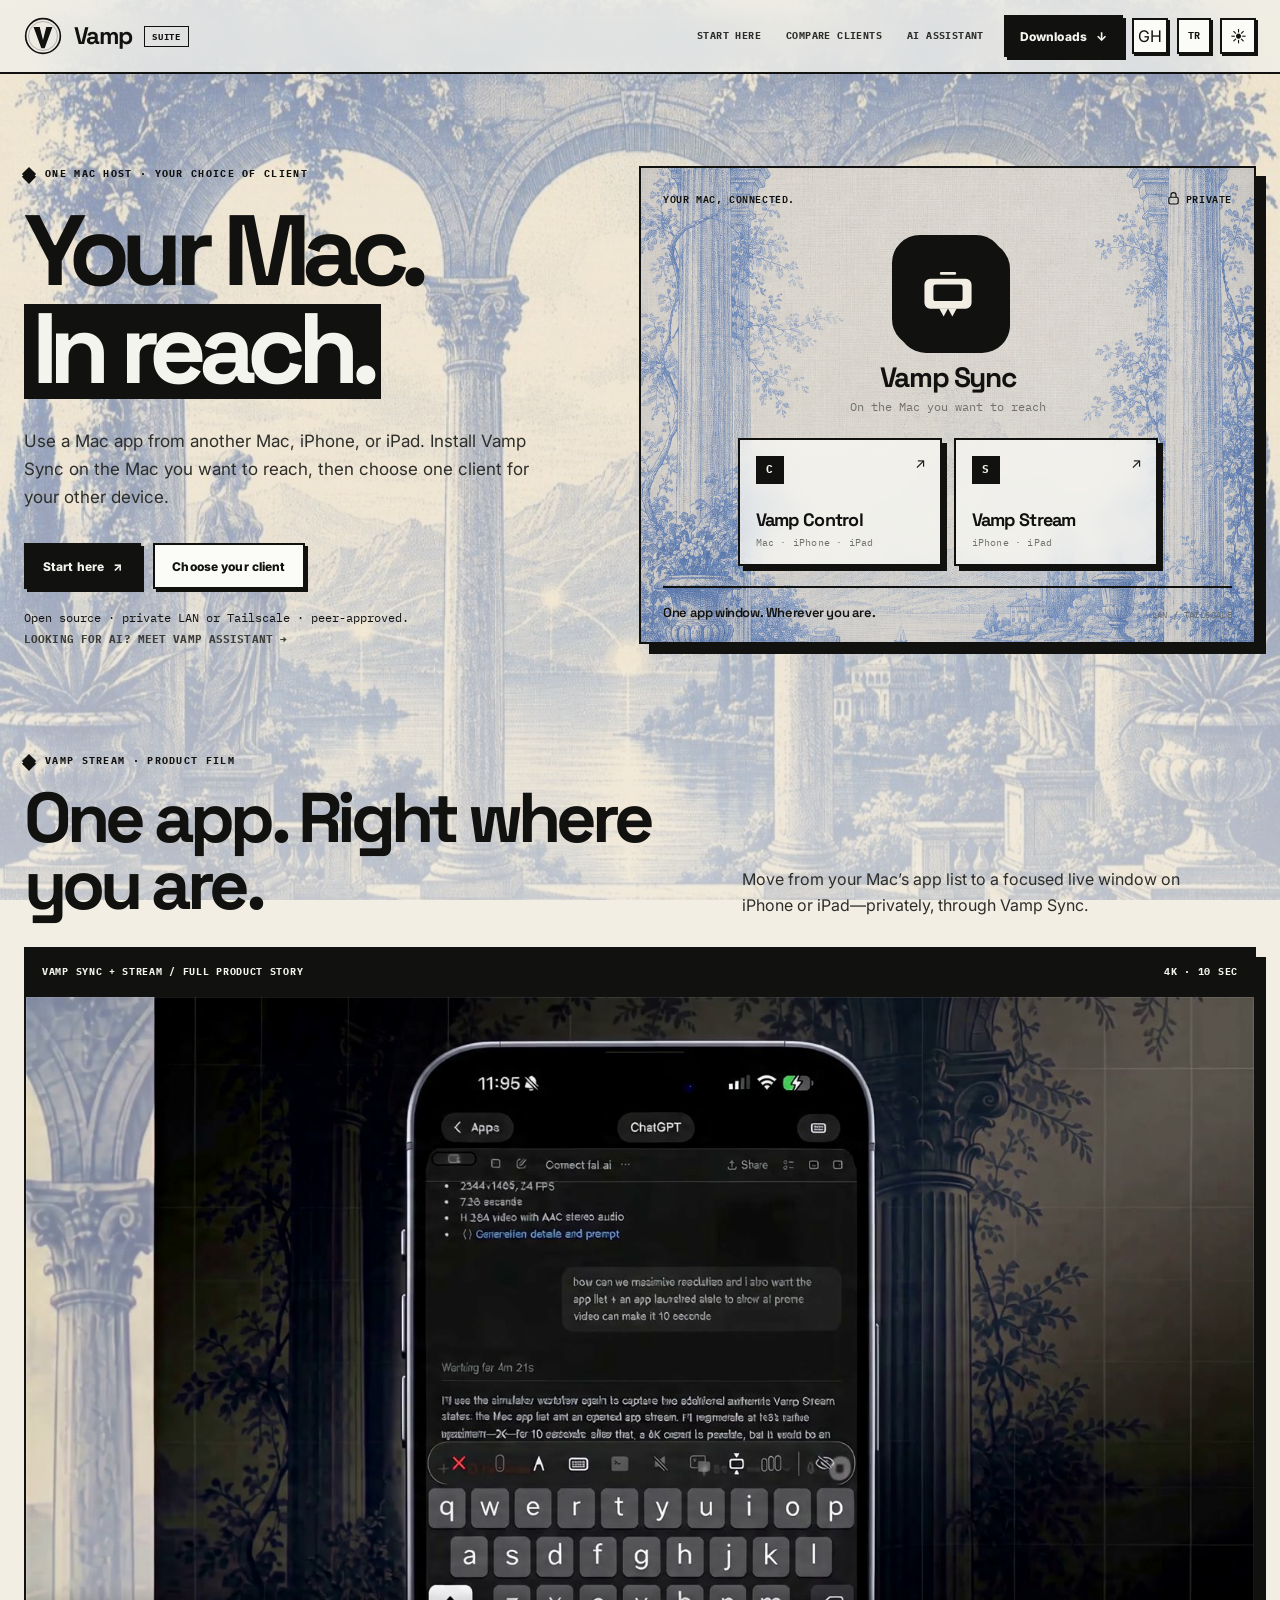
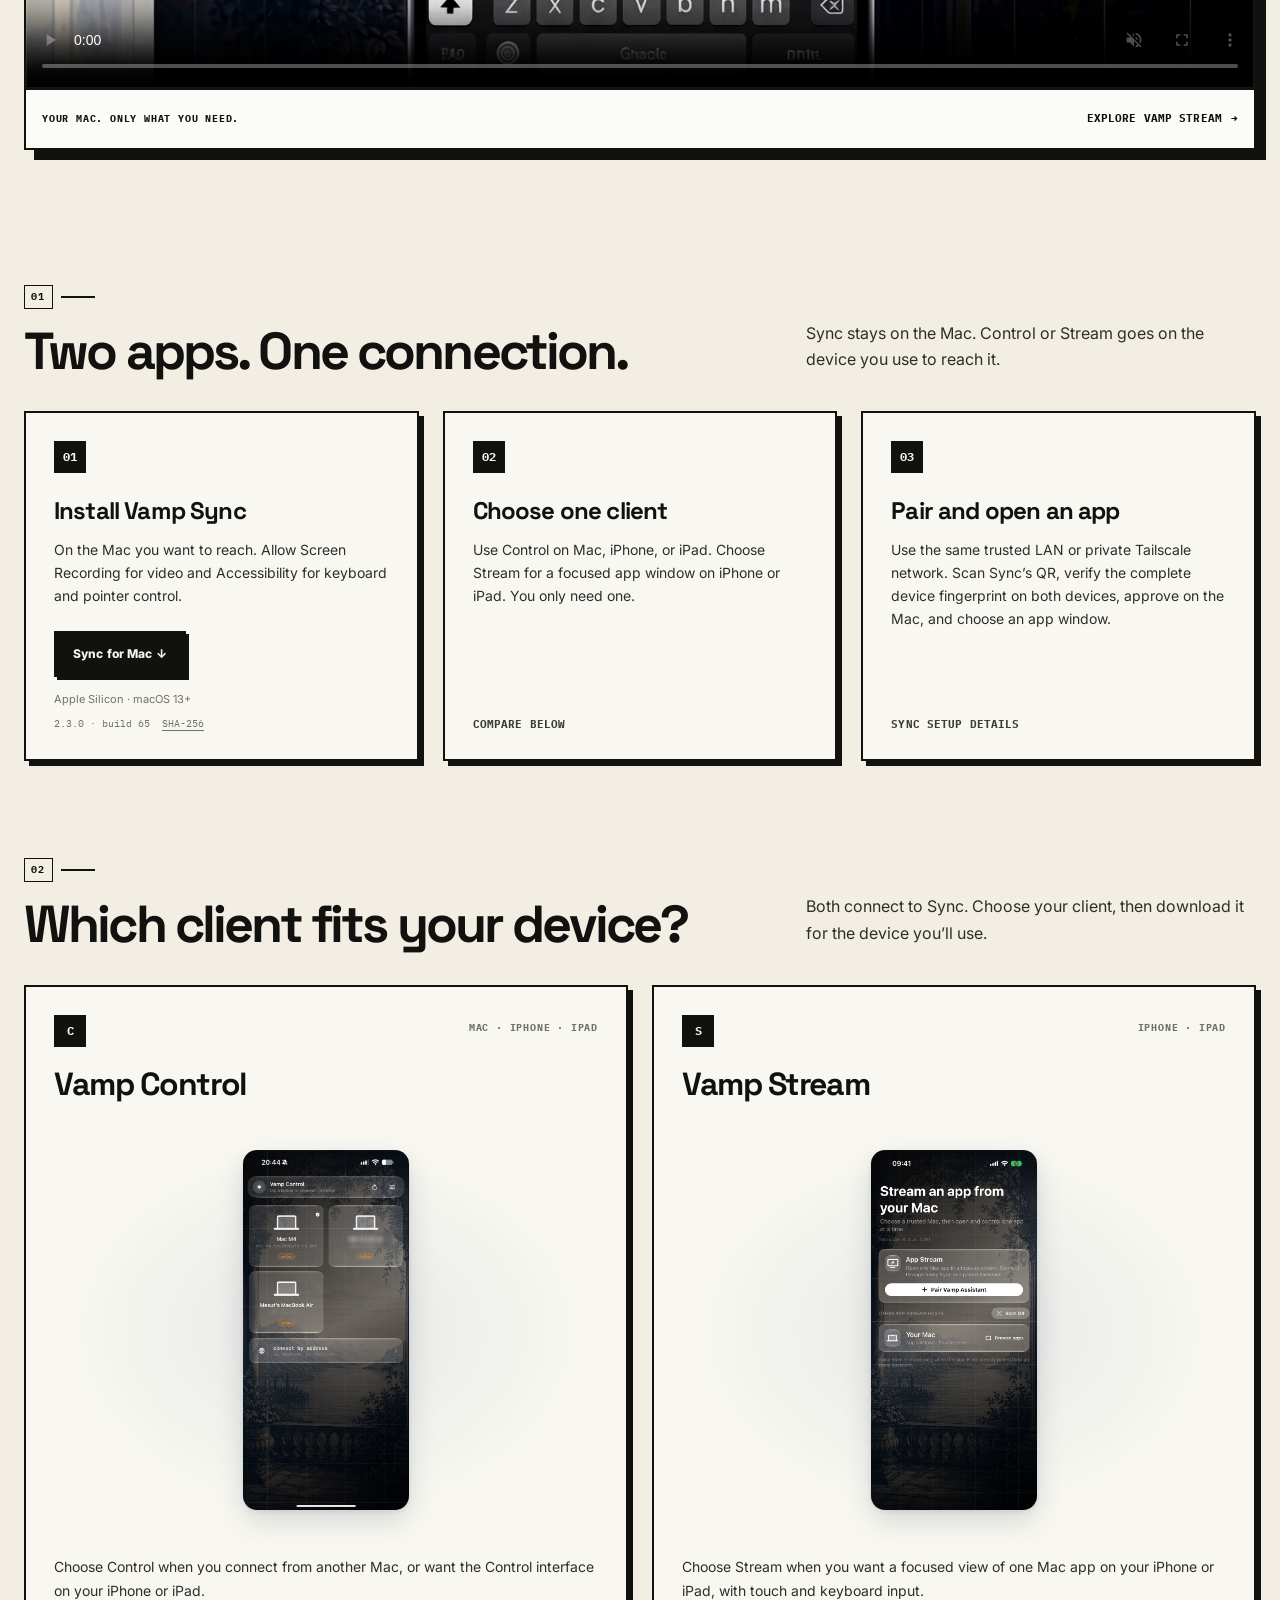
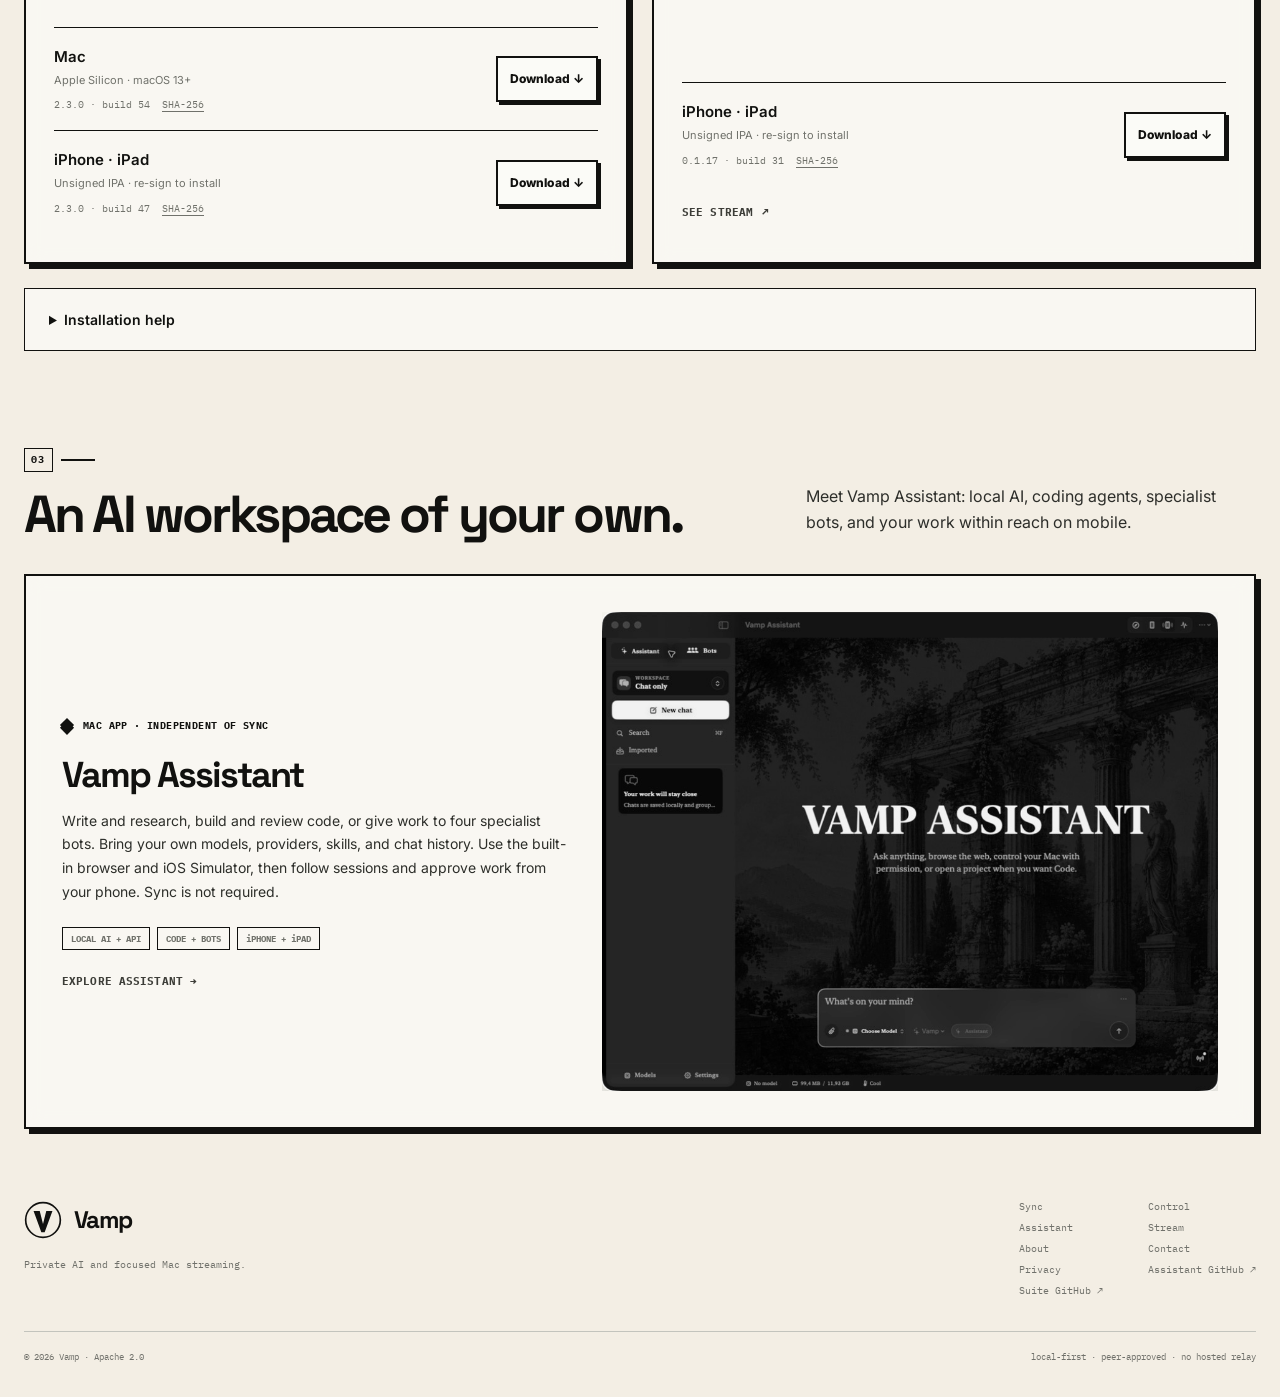
==== commit 93d3d108: "Update Stream downloads to 0.1.17 build 31" ====
--- a/docs/index.html
+++ b/docs/index.html
@@ -72,7 +72,7 @@
         <article class="family-card flow-step"><span class="card-number">02</span><h3 data-i18n="ux.step1">Choose one client</h3><p data-i18n="ux.step1Copy">Use Control on Mac, iPhone, or iPad. Choose Stream for a focused app window on iPhone or iPad. You only need one.</p><a class="text-button" href="#families"><span data-i18n="ux.step1Cta">Compare below</span></a></article>
         <article class="family-card flow-step"><span class="card-number">03</span><h3 data-i18n="ux.step2">Pair and open an app</h3><p data-i18n="ux.step2Copy">Use the same trusted LAN or private Tailscale network. Scan Sync’s QR, verify the complete device fingerprint on both devices, approve on the Mac, and choose an app window.</p><a class="text-button" href="sync/"><span data-i18n="ux.step2Cta">Sync setup details</span></a></article></div></section>
     <section class="container product-section" id="families"><div class="product-section-head"><div><div class="section-kicker"><span class="number">02</span><span class="bar"></span></div><h2 class="section-title" data-i18n="ux.clients">Which client fits your device?</h2></div><p class="section-lead" data-i18n="ux.clientsLead">Both connect to Sync. Choose your client, then download it for the device you’ll use.</p></div><div class="family-grid family-grid--two"><article class="family-card client-card" id="control"><div class="card-topline"><span class="card-number">C</span><span class="card-tag">Mac · iPhone · iPad</span></div><h3>Vamp Control</h3><a class="client-preview" href="assets/previews/vamp-control-ios-remote.png" target="_blank" rel="noreferrer" aria-label="Open full Vamp Control preview"><img src="assets/previews/vamp-control-ios-remote.png" alt="Vamp Control on iPhone" loading="lazy" width="589" height="1280"></a><p data-i18n="ux.control">Choose Control when you connect from another Mac, or want the Control interface on your iPhone or iPad.</p><div class="client-downloads"><div class="client-download" id="download-control-macos"><div><strong>Mac</strong><span class="platform-requirement">Apple Silicon · macOS 13+</span><div class="release-meta"><span data-release-version="vamp-control-macos">2.3.0 · build 54</span><a class="checksum-link" data-release-sha256="vamp-control-macos" href="https://github.com/Mesutcydev/vamp-suite/releases/download/vamp-suite-2.3.0-build-68/VampControl-macOS-2.3.0-build-54-adhoc.zip.sha256">SHA-256</a></div></div><a class="secondary-button" data-release-link="vamp-control-macos" aria-label="Download Vamp Control for Mac" href="https://github.com/Mesutcydev/vamp-suite/releases/download/vamp-suite-2.3.0-build-68/VampControl-macOS-2.3.0-build-54-adhoc.zip"><span data-i18n="ux.downloadAction">Download ↓</span></a></div><div class="client-download" id="download-control-ios"><div><strong>iPhone · iPad</strong><span class="platform-requirement"><span data-i18n="ux.unsignedIPA">Unsigned IPA · re-sign to install</span></span><div class="release-meta"><span data-release-version="vamp-control-ios">2.3.0 · build 47</span><a class="checksum-link" data-release-sha256="vamp-control-ios" href="https://github.com/Mesutcydev/vamp-suite/releases/download/vamp-suite-2.3.0-build-55/VampControl-iOS-2.3.0-build-47-altstore-unsigned.ipa.sha256">SHA-256</a></div></div><a class="secondary-button" data-release-link="vamp-control-ios" aria-label="Download Vamp Control for iPhone · iPad" href="https://github.com/Mesutcydev/vamp-suite/releases/download/vamp-suite-2.3.0-build-55/VampControl-iOS-2.3.0-build-47-altstore-unsigned.ipa"><span data-i18n="ux.downloadAction">Download ↓</span></a></div></div></article>
-        <article class="family-card client-card"><div class="card-topline"><span class="card-number">S</span><span class="card-tag">iPhone · iPad</span></div><h3>Vamp Stream</h3><a class="client-preview" href="assets/previews/stream-ios-pairing-full.png" target="_blank" rel="noreferrer" aria-label="Open full Vamp Stream preview"><img src="assets/previews/stream-ios-pairing-full.png" alt="Vamp Stream on iPhone" loading="lazy" width="1206" height="2622"></a><p data-i18n="ux.stream">Choose Stream when you want a focused view of one Mac app on your iPhone or iPad, with touch and keyboard input.</p><div class="client-downloads"><div class="client-download" id="download-stream-ios"><div><strong>iPhone · iPad</strong><span class="platform-requirement"><span data-i18n="ux.unsignedIPA">Unsigned IPA · re-sign to install</span></span><div class="release-meta"><span data-release-version="vamp-stream-ios">0.1.16 · build 30</span><a class="checksum-link" data-release-sha256="vamp-stream-ios" href="https://github.com/Mesutcydev/vamp-suite/releases/download/vamp-suite-2.3.0-build-72/VampStream-iOS-0.1.16-build-30-altstore-unsigned.ipa.sha256">SHA-256</a></div></div><a class="secondary-button" data-release-link="vamp-stream-ios" aria-label="Download Vamp Stream for iPhone · iPad" href="https://github.com/Mesutcydev/vamp-suite/releases/download/vamp-suite-2.3.0-build-72/VampStream-iOS-0.1.16-build-30-altstore-unsigned.ipa"><span data-i18n="ux.downloadAction">Download ↓</span></a></div><a class="text-button client-detail-link" href="stream/"><span data-i18n="ux.streamPreview">See Stream</span> ↗</a></div></article></div><details class="install-notes"><summary data-i18n="ux.installNotes">Installation help</summary><p data-i18n="ux.install">Mac downloads are direct builds and may need “Open Anyway” in System Settings on first launch. iOS downloads need AltStore-style re-signing with your own Apple ID.</p><div class="card-actions"><a class="text-button" href="https://github.com/Mesutcydev/vamp-suite/blob/main/docs/INSTALL.md"><span data-i18n="ux.installGuide">Mac install guide ↗</span></a><a class="text-button" href="https://github.com/Mesutcydev/vamp-suite/blob/main/docs/IOS_SIDELOAD.md"><span data-i18n="ux.iosGuide">iOS install guide ↗</span></a></div></details></section>
+        <article class="family-card client-card"><div class="card-topline"><span class="card-number">S</span><span class="card-tag">iPhone · iPad</span></div><h3>Vamp Stream</h3><a class="client-preview" href="assets/previews/stream-ios-pairing-full.png" target="_blank" rel="noreferrer" aria-label="Open full Vamp Stream preview"><img src="assets/previews/stream-ios-pairing-full.png" alt="Vamp Stream on iPhone" loading="lazy" width="1206" height="2622"></a><p data-i18n="ux.stream">Choose Stream when you want a focused view of one Mac app on your iPhone or iPad, with touch and keyboard input.</p><div class="client-downloads"><div class="client-download" id="download-stream-ios"><div><strong>iPhone · iPad</strong><span class="platform-requirement"><span data-i18n="ux.unsignedIPA">Unsigned IPA · re-sign to install</span></span><div class="release-meta"><span data-release-version="vamp-stream-ios">0.1.17 · build 31</span><a class="checksum-link" data-release-sha256="vamp-stream-ios" href="https://github.com/Mesutcydev/vamp-suite/releases/download/vamp-suite-2.3.0-build-73/VampStream-iOS-0.1.17-build-31-altstore-unsigned.ipa.sha256">SHA-256</a></div></div><a class="secondary-button" data-release-link="vamp-stream-ios" aria-label="Download Vamp Stream for iPhone · iPad" href="https://github.com/Mesutcydev/vamp-suite/releases/download/vamp-suite-2.3.0-build-73/VampStream-iOS-0.1.17-build-31-altstore-unsigned.ipa"><span data-i18n="ux.downloadAction">Download ↓</span></a></div><a class="text-button client-detail-link" href="stream/"><span data-i18n="ux.streamPreview">See Stream</span> ↗</a></div></article></div><details class="install-notes"><summary data-i18n="ux.installNotes">Installation help</summary><p data-i18n="ux.install">Mac downloads are direct builds and may need “Open Anyway” in System Settings on first launch. iOS downloads need AltStore-style re-signing with your own Apple ID.</p><div class="card-actions"><a class="text-button" href="https://github.com/Mesutcydev/vamp-suite/blob/main/docs/INSTALL.md"><span data-i18n="ux.installGuide">Mac install guide ↗</span></a><a class="text-button" href="https://github.com/Mesutcydev/vamp-suite/blob/main/docs/IOS_SIDELOAD.md"><span data-i18n="ux.iosGuide">iOS install guide ↗</span></a></div></details></section>
     <section class="container product-section" id="assistant"><div class="product-section-head"><div><div class="section-kicker"><span class="number">03</span><span class="bar"></span></div><h2 class="section-title" data-i18n="ai.homeTitle">An AI workspace of your own.</h2></div><p class="section-lead" data-i18n="ai.homeLead">Meet Vamp Assistant: local AI, coding agents, specialist bots, and your work within reach on mobile.</p></div><article class="family-card optional-assistant"><div><div class="eyebrow"><span data-i18n="ai.independent">Mac app · independent of Sync</span></div><h3>Vamp Assistant</h3><p data-i18n="ai.homeCopy">Write and research, build and review code, or give work to four specialist bots. Bring your own models, providers, skills, and chat history. Use the built-in browser and iOS Simulator, then follow sessions and approve work from your phone. Sync is not required.</p><div class="card-meta"><span>LOCAL AI + API</span><span>CODE + BOTS</span><span>iPHONE + iPAD</span></div><a class="text-button" href="assistant/"><span data-i18n="ux.assistantMore">Explore Assistant →</span></a></div><a class="family-preview assistant-desktop-preview" href="assets/assistant/app.png" target="_blank" rel="noreferrer" aria-label="Open full Assistant Mac preview"><img src="assets/assistant/app.png" alt="Vamp Assistant Mac workspace with chats, models, and agent controls" loading="lazy" width="989" height="768"></a></article></section></main>
 
   <footer class="container site-footer"><div class="footer-top"><div class="footer-brand"><a class="brand" href="#top" aria-label="Vamp home"><span class="brand-mark" aria-hidden="true"><svg viewBox="0 0 32 32"><circle cx="16" cy="16" r="14.6" fill="none" stroke="currentColor" stroke-width="1.4"/><path fill="currentColor" d="M8.05 8.4h5.2L16 19.4l2.75-11h5.2L17.4 26.3h-2.8L8.05 8.4z"/></svg></span><span class="brand-word">Vamp</span></a><p data-i18n="footer.familyCopy">Private AI and focused Mac streaming.</p></div><div class="footer-links"><a href="sync/">Sync</a><a href="#control">Control</a><a href="assistant/">Assistant</a><a href="stream/">Stream</a><a href="about/">About</a><a href="contact/">Contact</a><a href="privacy/">Privacy</a><a href="https://github.com/Mesutcydev/vamp-assistant" target="_blank" rel="noreferrer">Assistant GitHub ↗</a><a href="https://github.com/Mesutcydev/vamp-suite" target="_blank" rel="noreferrer">Suite GitHub ↗</a></div></div><div class="footer-bottom"><span>© <span id="year"></span> Vamp · Apache 2.0</span><span data-i18n="footer.meta">local-first · peer-approved · no hosted relay</span></div></footer>
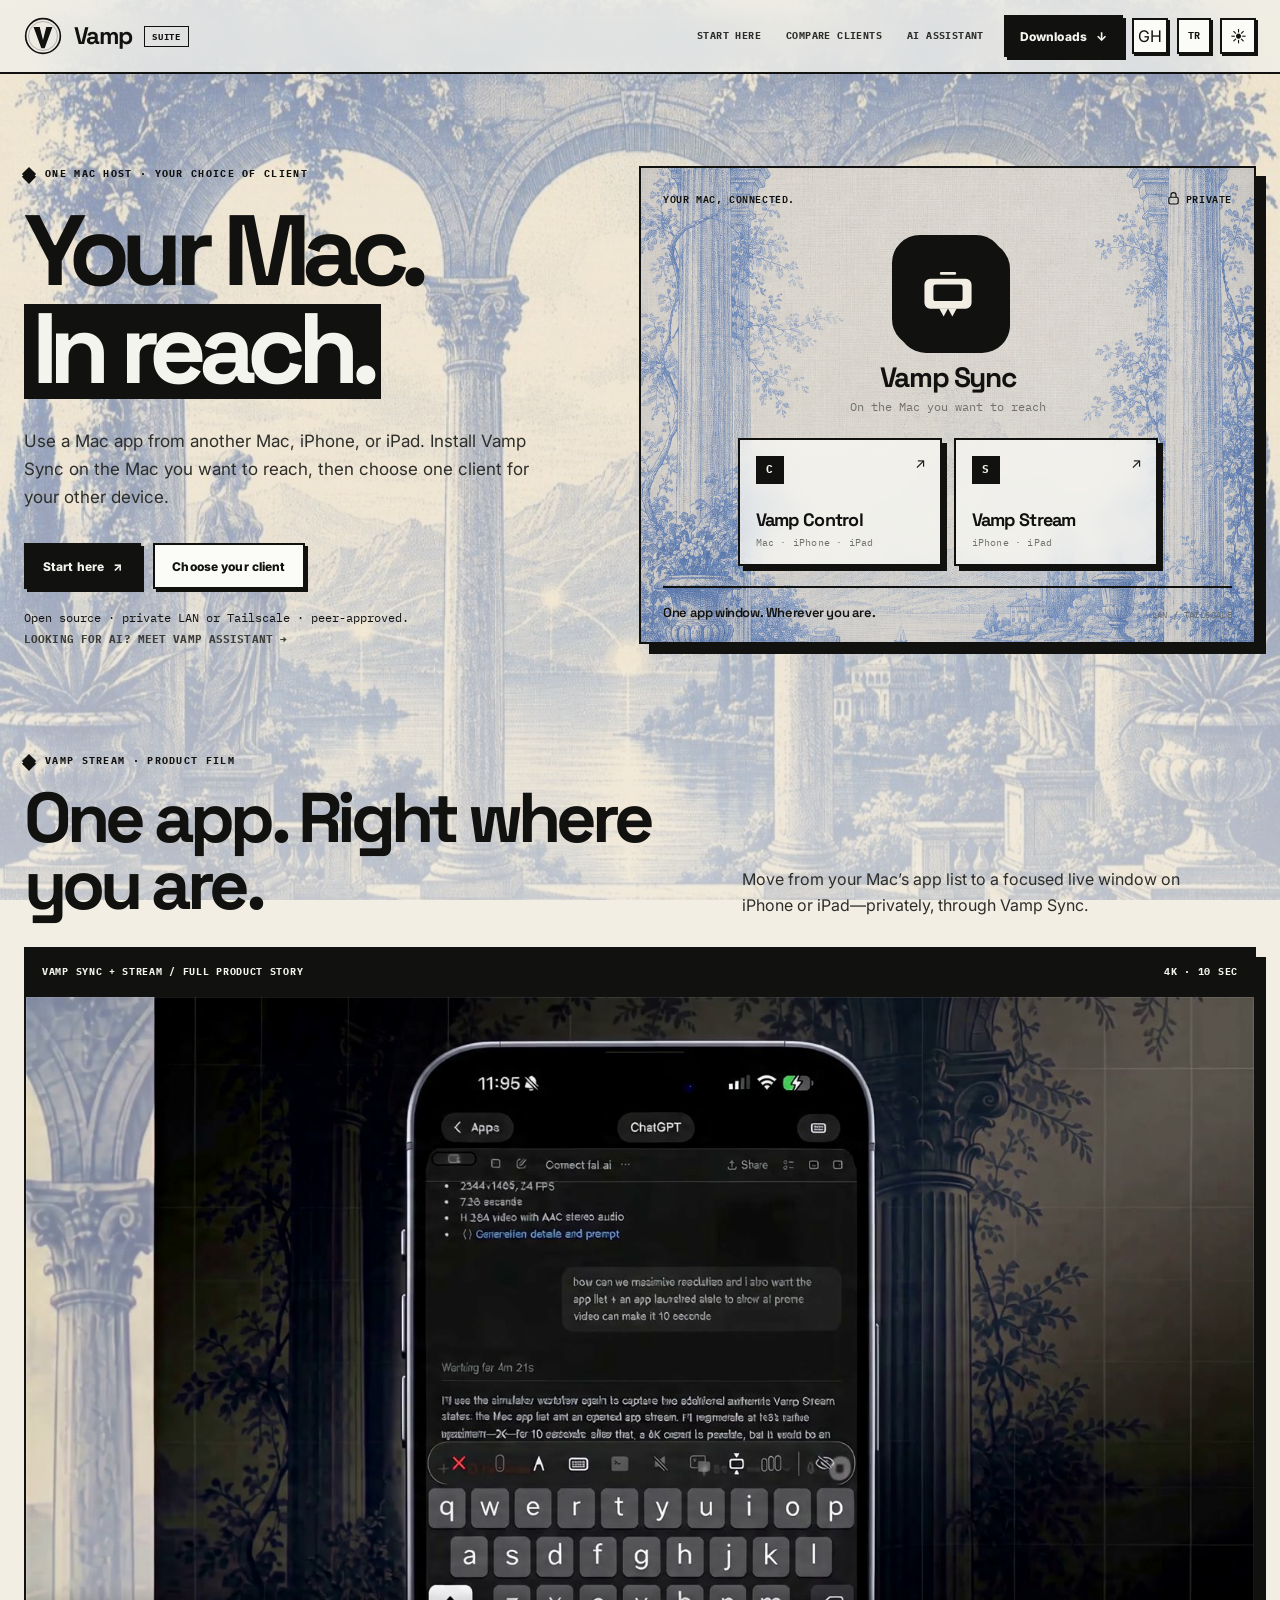
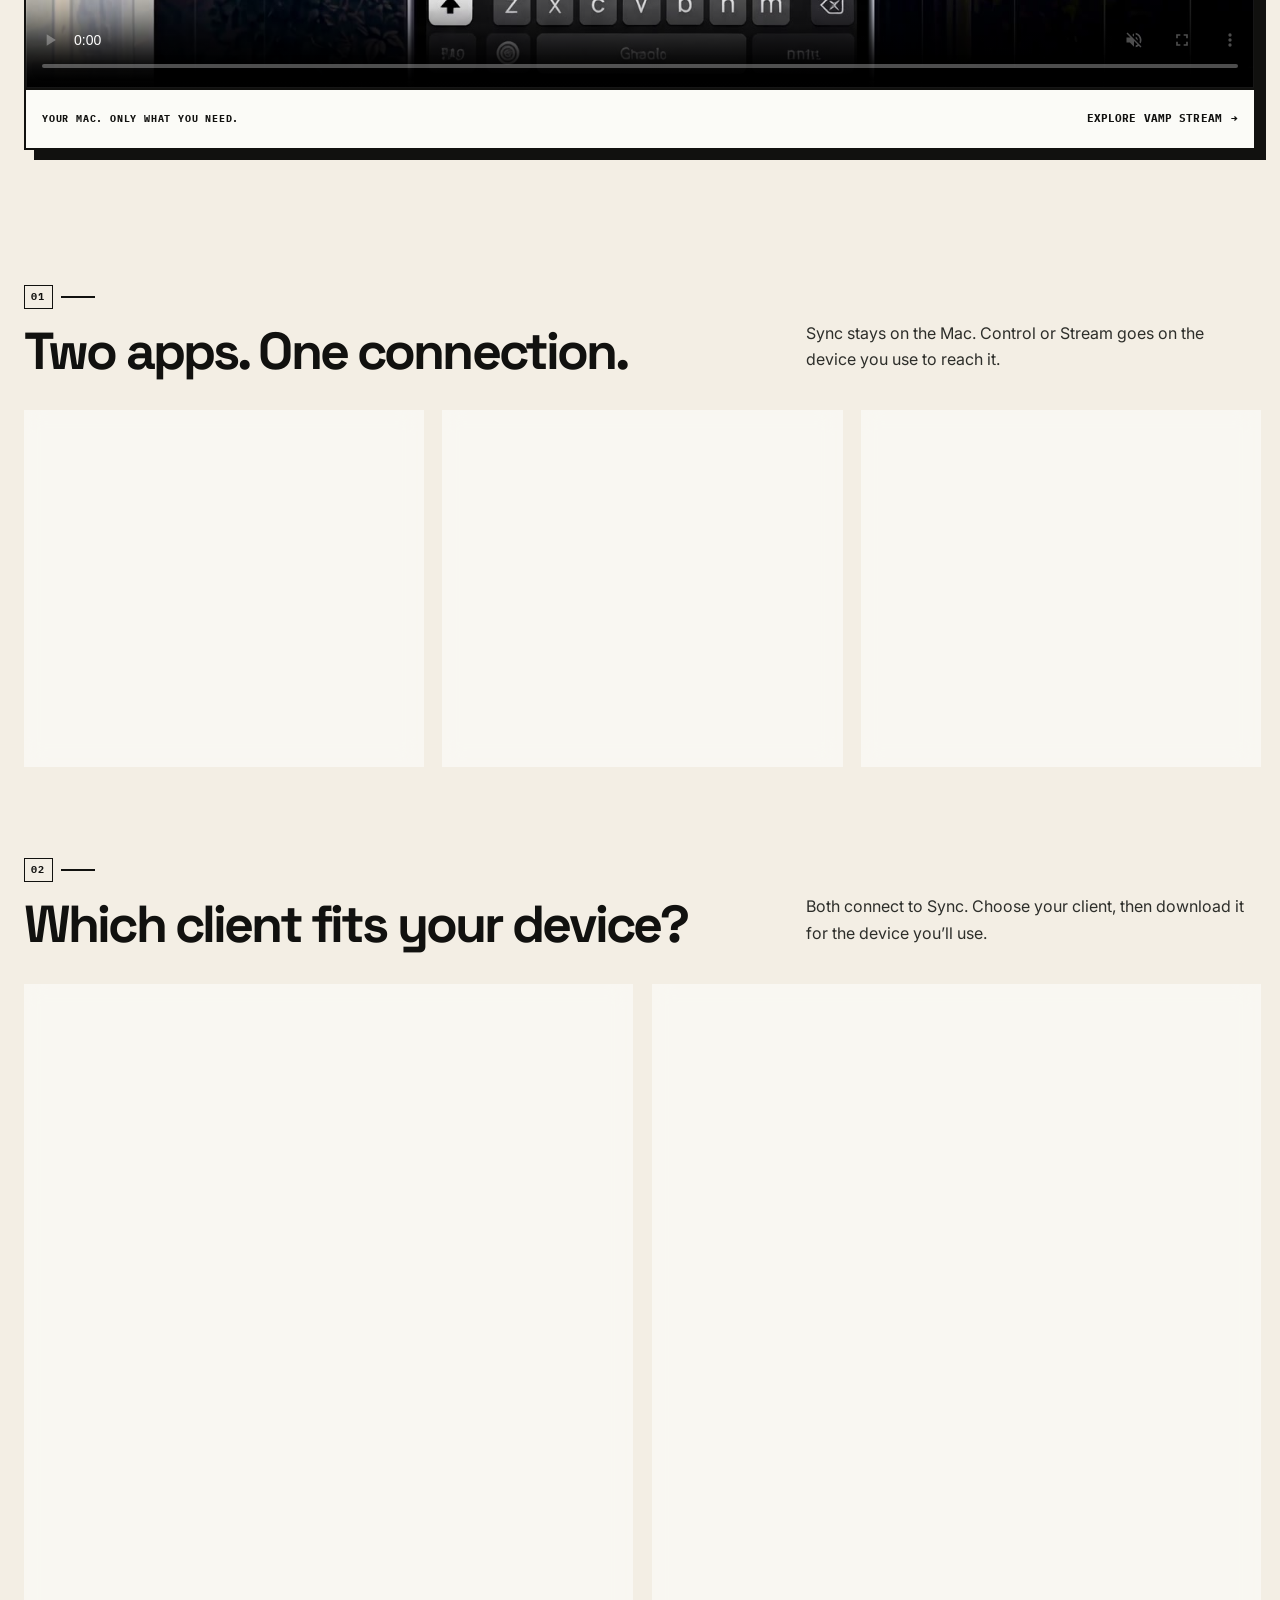
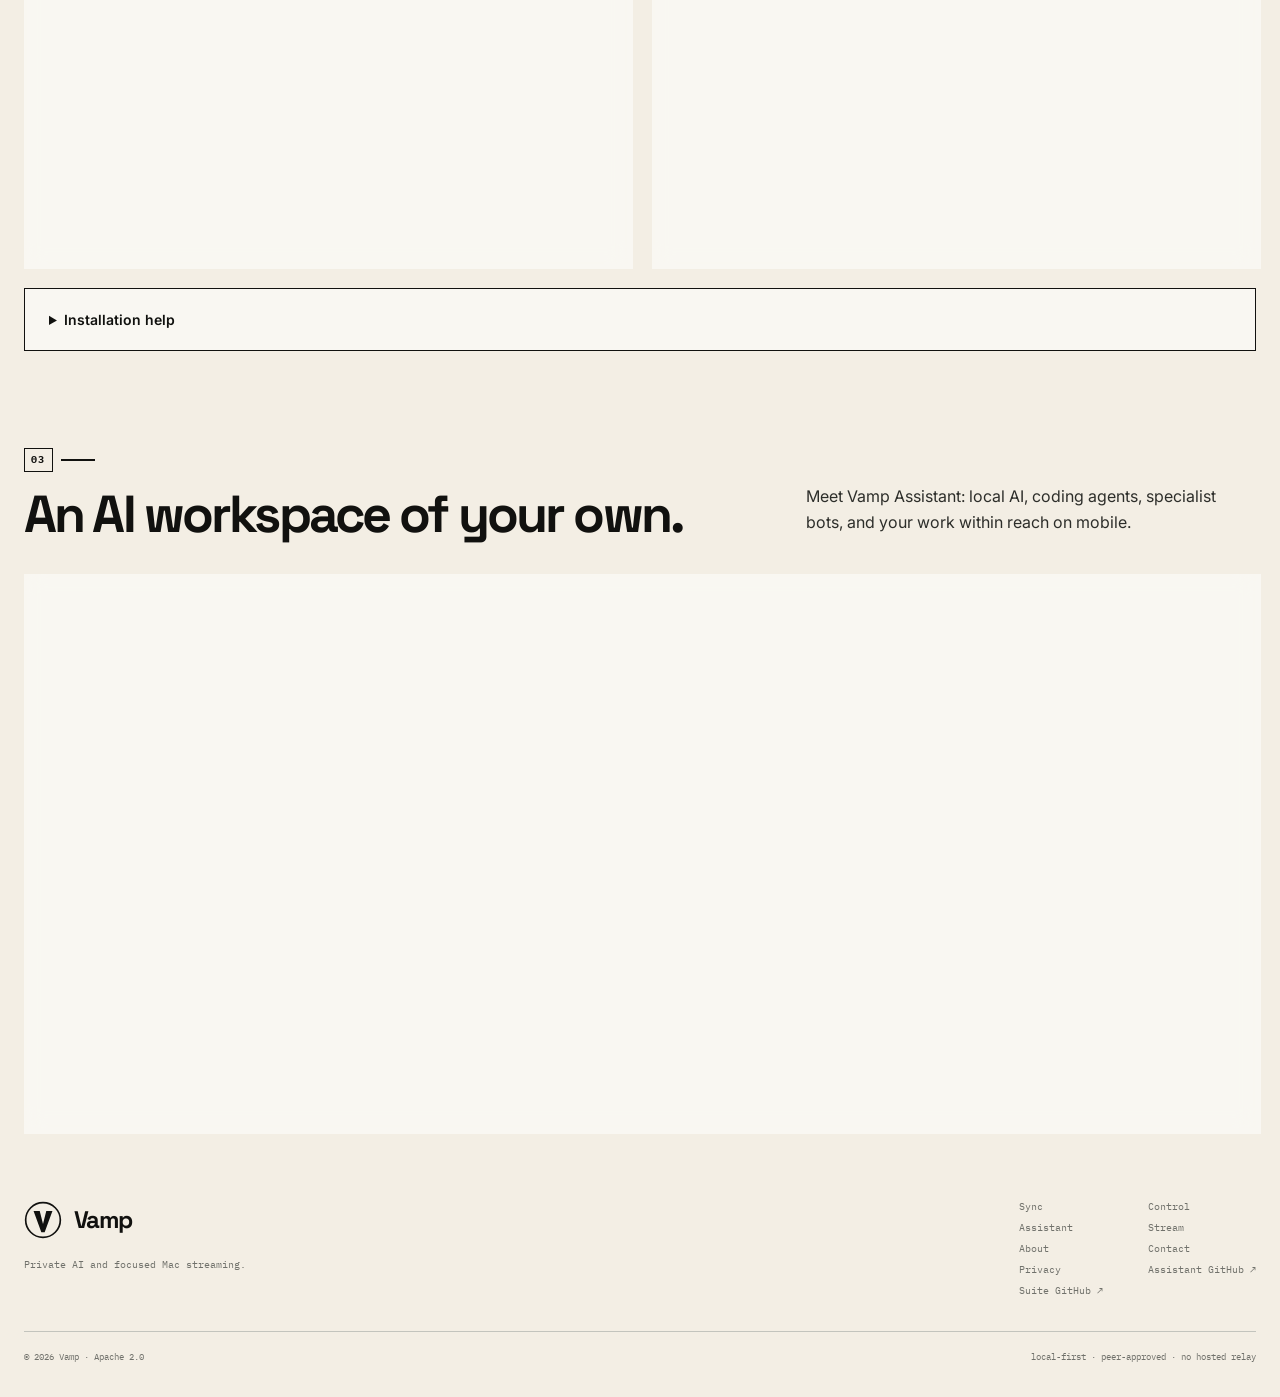
==== commit 915ab8b1: "Update Stream downloads to 0.1.18 build 32" ====
--- a/docs/index.html
+++ b/docs/index.html
@@ -72,7 +72,7 @@
         <article class="family-card flow-step"><span class="card-number">02</span><h3 data-i18n="ux.step1">Choose one client</h3><p data-i18n="ux.step1Copy">Use Control on Mac, iPhone, or iPad. Choose Stream for a focused app window on iPhone or iPad. You only need one.</p><a class="text-button" href="#families"><span data-i18n="ux.step1Cta">Compare below</span></a></article>
         <article class="family-card flow-step"><span class="card-number">03</span><h3 data-i18n="ux.step2">Pair and open an app</h3><p data-i18n="ux.step2Copy">Use the same trusted LAN or private Tailscale network. Scan Sync’s QR, verify the complete device fingerprint on both devices, approve on the Mac, and choose an app window.</p><a class="text-button" href="sync/"><span data-i18n="ux.step2Cta">Sync setup details</span></a></article></div></section>
     <section class="container product-section" id="families"><div class="product-section-head"><div><div class="section-kicker"><span class="number">02</span><span class="bar"></span></div><h2 class="section-title" data-i18n="ux.clients">Which client fits your device?</h2></div><p class="section-lead" data-i18n="ux.clientsLead">Both connect to Sync. Choose your client, then download it for the device you’ll use.</p></div><div class="family-grid family-grid--two"><article class="family-card client-card" id="control"><div class="card-topline"><span class="card-number">C</span><span class="card-tag">Mac · iPhone · iPad</span></div><h3>Vamp Control</h3><a class="client-preview" href="assets/previews/vamp-control-ios-remote.png" target="_blank" rel="noreferrer" aria-label="Open full Vamp Control preview"><img src="assets/previews/vamp-control-ios-remote.png" alt="Vamp Control on iPhone" loading="lazy" width="589" height="1280"></a><p data-i18n="ux.control">Choose Control when you connect from another Mac, or want the Control interface on your iPhone or iPad.</p><div class="client-downloads"><div class="client-download" id="download-control-macos"><div><strong>Mac</strong><span class="platform-requirement">Apple Silicon · macOS 13+</span><div class="release-meta"><span data-release-version="vamp-control-macos">2.3.0 · build 54</span><a class="checksum-link" data-release-sha256="vamp-control-macos" href="https://github.com/Mesutcydev/vamp-suite/releases/download/vamp-suite-2.3.0-build-68/VampControl-macOS-2.3.0-build-54-adhoc.zip.sha256">SHA-256</a></div></div><a class="secondary-button" data-release-link="vamp-control-macos" aria-label="Download Vamp Control for Mac" href="https://github.com/Mesutcydev/vamp-suite/releases/download/vamp-suite-2.3.0-build-68/VampControl-macOS-2.3.0-build-54-adhoc.zip"><span data-i18n="ux.downloadAction">Download ↓</span></a></div><div class="client-download" id="download-control-ios"><div><strong>iPhone · iPad</strong><span class="platform-requirement"><span data-i18n="ux.unsignedIPA">Unsigned IPA · re-sign to install</span></span><div class="release-meta"><span data-release-version="vamp-control-ios">2.3.0 · build 47</span><a class="checksum-link" data-release-sha256="vamp-control-ios" href="https://github.com/Mesutcydev/vamp-suite/releases/download/vamp-suite-2.3.0-build-55/VampControl-iOS-2.3.0-build-47-altstore-unsigned.ipa.sha256">SHA-256</a></div></div><a class="secondary-button" data-release-link="vamp-control-ios" aria-label="Download Vamp Control for iPhone · iPad" href="https://github.com/Mesutcydev/vamp-suite/releases/download/vamp-suite-2.3.0-build-55/VampControl-iOS-2.3.0-build-47-altstore-unsigned.ipa"><span data-i18n="ux.downloadAction">Download ↓</span></a></div></div></article>
-        <article class="family-card client-card"><div class="card-topline"><span class="card-number">S</span><span class="card-tag">iPhone · iPad</span></div><h3>Vamp Stream</h3><a class="client-preview" href="assets/previews/stream-ios-pairing-full.png" target="_blank" rel="noreferrer" aria-label="Open full Vamp Stream preview"><img src="assets/previews/stream-ios-pairing-full.png" alt="Vamp Stream on iPhone" loading="lazy" width="1206" height="2622"></a><p data-i18n="ux.stream">Choose Stream when you want a focused view of one Mac app on your iPhone or iPad, with touch and keyboard input.</p><div class="client-downloads"><div class="client-download" id="download-stream-ios"><div><strong>iPhone · iPad</strong><span class="platform-requirement"><span data-i18n="ux.unsignedIPA">Unsigned IPA · re-sign to install</span></span><div class="release-meta"><span data-release-version="vamp-stream-ios">0.1.17 · build 31</span><a class="checksum-link" data-release-sha256="vamp-stream-ios" href="https://github.com/Mesutcydev/vamp-suite/releases/download/vamp-suite-2.3.0-build-73/VampStream-iOS-0.1.17-build-31-altstore-unsigned.ipa.sha256">SHA-256</a></div></div><a class="secondary-button" data-release-link="vamp-stream-ios" aria-label="Download Vamp Stream for iPhone · iPad" href="https://github.com/Mesutcydev/vamp-suite/releases/download/vamp-suite-2.3.0-build-73/VampStream-iOS-0.1.17-build-31-altstore-unsigned.ipa"><span data-i18n="ux.downloadAction">Download ↓</span></a></div><a class="text-button client-detail-link" href="stream/"><span data-i18n="ux.streamPreview">See Stream</span> ↗</a></div></article></div><details class="install-notes"><summary data-i18n="ux.installNotes">Installation help</summary><p data-i18n="ux.install">Mac downloads are direct builds and may need “Open Anyway” in System Settings on first launch. iOS downloads need AltStore-style re-signing with your own Apple ID.</p><div class="card-actions"><a class="text-button" href="https://github.com/Mesutcydev/vamp-suite/blob/main/docs/INSTALL.md"><span data-i18n="ux.installGuide">Mac install guide ↗</span></a><a class="text-button" href="https://github.com/Mesutcydev/vamp-suite/blob/main/docs/IOS_SIDELOAD.md"><span data-i18n="ux.iosGuide">iOS install guide ↗</span></a></div></details></section>
+        <article class="family-card client-card"><div class="card-topline"><span class="card-number">S</span><span class="card-tag">iPhone · iPad</span></div><h3>Vamp Stream</h3><a class="client-preview" href="assets/previews/stream-ios-pairing-full.png" target="_blank" rel="noreferrer" aria-label="Open full Vamp Stream preview"><img src="assets/previews/stream-ios-pairing-full.png" alt="Vamp Stream on iPhone" loading="lazy" width="1206" height="2622"></a><p data-i18n="ux.stream">Choose Stream when you want a focused view of one Mac app on your iPhone or iPad, with touch and keyboard input.</p><div class="client-downloads"><div class="client-download" id="download-stream-ios"><div><strong>iPhone · iPad</strong><span class="platform-requirement"><span data-i18n="ux.unsignedIPA">Unsigned IPA · re-sign to install</span></span><div class="release-meta"><span data-release-version="vamp-stream-ios">0.1.18 · build 32</span><a class="checksum-link" data-release-sha256="vamp-stream-ios" href="https://github.com/Mesutcydev/vamp-suite/releases/download/vamp-suite-2.3.0-build-74/VampStream-iOS-0.1.18-build-32-altstore-unsigned.ipa.sha256">SHA-256</a></div></div><a class="secondary-button" data-release-link="vamp-stream-ios" aria-label="Download Vamp Stream for iPhone · iPad" href="https://github.com/Mesutcydev/vamp-suite/releases/download/vamp-suite-2.3.0-build-74/VampStream-iOS-0.1.18-build-32-altstore-unsigned.ipa"><span data-i18n="ux.downloadAction">Download ↓</span></a></div><a class="text-button client-detail-link" href="stream/"><span data-i18n="ux.streamPreview">See Stream</span> ↗</a></div></article></div><details class="install-notes"><summary data-i18n="ux.installNotes">Installation help</summary><p data-i18n="ux.install">Mac downloads are direct builds and may need “Open Anyway” in System Settings on first launch. iOS downloads need AltStore-style re-signing with your own Apple ID.</p><div class="card-actions"><a class="text-button" href="https://github.com/Mesutcydev/vamp-suite/blob/main/docs/INSTALL.md"><span data-i18n="ux.installGuide">Mac install guide ↗</span></a><a class="text-button" href="https://github.com/Mesutcydev/vamp-suite/blob/main/docs/IOS_SIDELOAD.md"><span data-i18n="ux.iosGuide">iOS install guide ↗</span></a></div></details></section>
     <section class="container product-section" id="assistant"><div class="product-section-head"><div><div class="section-kicker"><span class="number">03</span><span class="bar"></span></div><h2 class="section-title" data-i18n="ai.homeTitle">An AI workspace of your own.</h2></div><p class="section-lead" data-i18n="ai.homeLead">Meet Vamp Assistant: local AI, coding agents, specialist bots, and your work within reach on mobile.</p></div><article class="family-card optional-assistant"><div><div class="eyebrow"><span data-i18n="ai.independent">Mac app · independent of Sync</span></div><h3>Vamp Assistant</h3><p data-i18n="ai.homeCopy">Write and research, build and review code, or give work to four specialist bots. Bring your own models, providers, skills, and chat history. Use the built-in browser and iOS Simulator, then follow sessions and approve work from your phone. Sync is not required.</p><div class="card-meta"><span>LOCAL AI + API</span><span>CODE + BOTS</span><span>iPHONE + iPAD</span></div><a class="text-button" href="assistant/"><span data-i18n="ux.assistantMore">Explore Assistant →</span></a></div><a class="family-preview assistant-desktop-preview" href="assets/assistant/app.png" target="_blank" rel="noreferrer" aria-label="Open full Assistant Mac preview"><img src="assets/assistant/app.png" alt="Vamp Assistant Mac workspace with chats, models, and agent controls" loading="lazy" width="989" height="768"></a></article></section></main>
 
   <footer class="container site-footer"><div class="footer-top"><div class="footer-brand"><a class="brand" href="#top" aria-label="Vamp home"><span class="brand-mark" aria-hidden="true"><svg viewBox="0 0 32 32"><circle cx="16" cy="16" r="14.6" fill="none" stroke="currentColor" stroke-width="1.4"/><path fill="currentColor" d="M8.05 8.4h5.2L16 19.4l2.75-11h5.2L17.4 26.3h-2.8L8.05 8.4z"/></svg></span><span class="brand-word">Vamp</span></a><p data-i18n="footer.familyCopy">Private AI and focused Mac streaming.</p></div><div class="footer-links"><a href="sync/">Sync</a><a href="#control">Control</a><a href="assistant/">Assistant</a><a href="stream/">Stream</a><a href="about/">About</a><a href="contact/">Contact</a><a href="privacy/">Privacy</a><a href="https://github.com/Mesutcydev/vamp-assistant" target="_blank" rel="noreferrer">Assistant GitHub ↗</a><a href="https://github.com/Mesutcydev/vamp-suite" target="_blank" rel="noreferrer">Suite GitHub ↗</a></div></div><div class="footer-bottom"><span>© <span id="year"></span> Vamp · Apache 2.0</span><span data-i18n="footer.meta">local-first · peer-approved · no hosted relay</span></div></footer>
